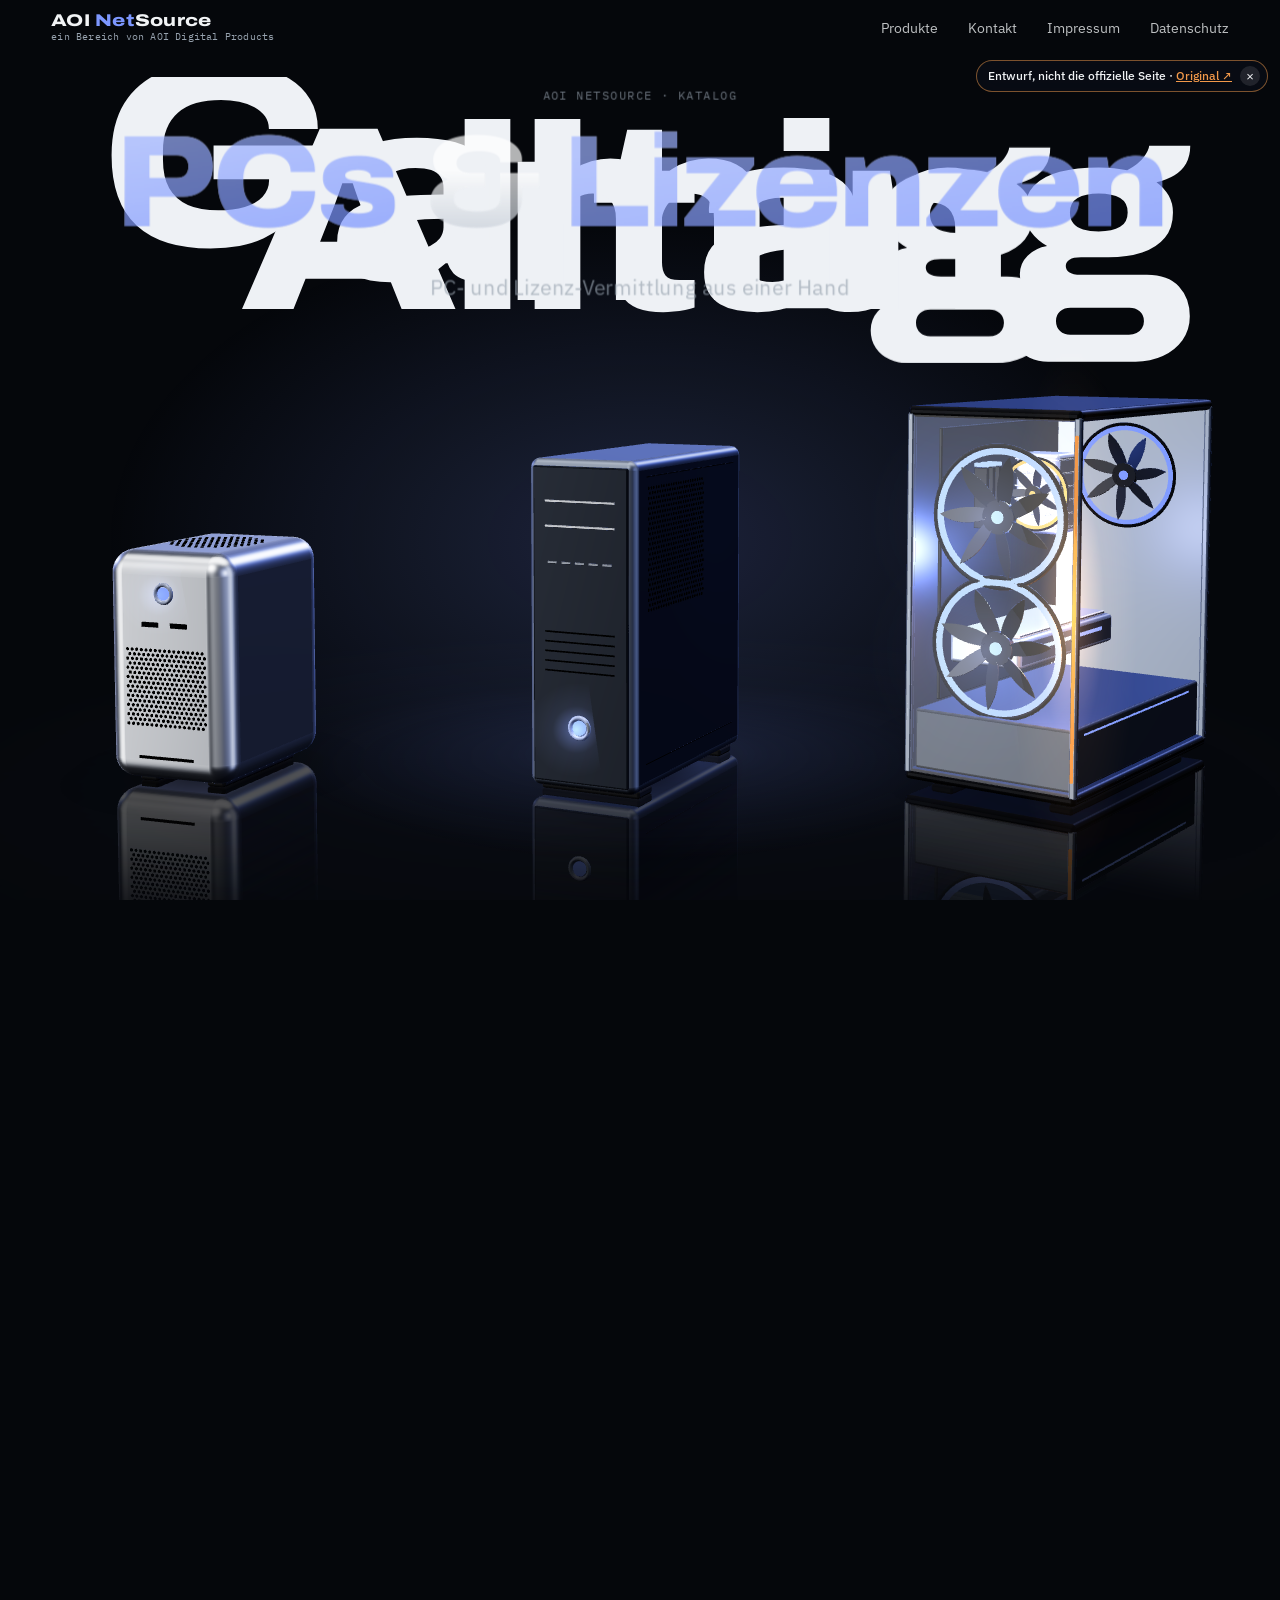
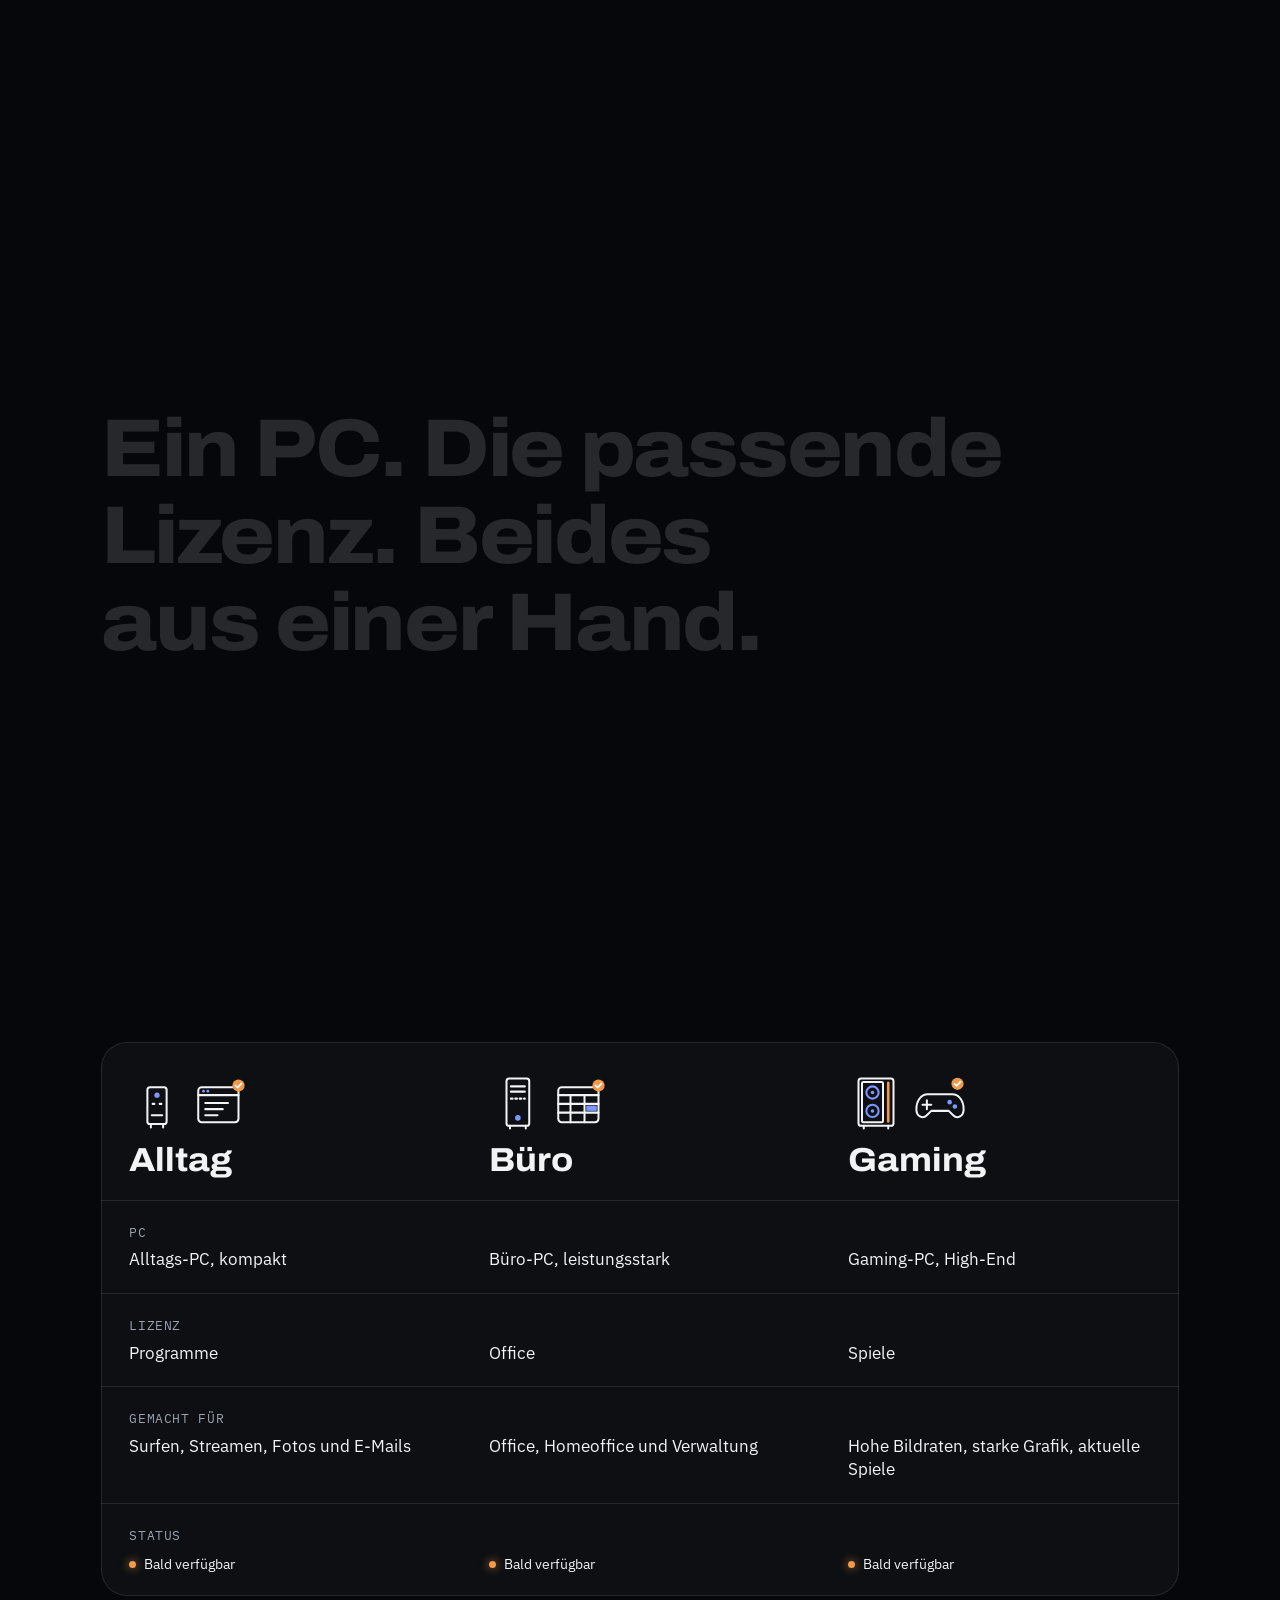
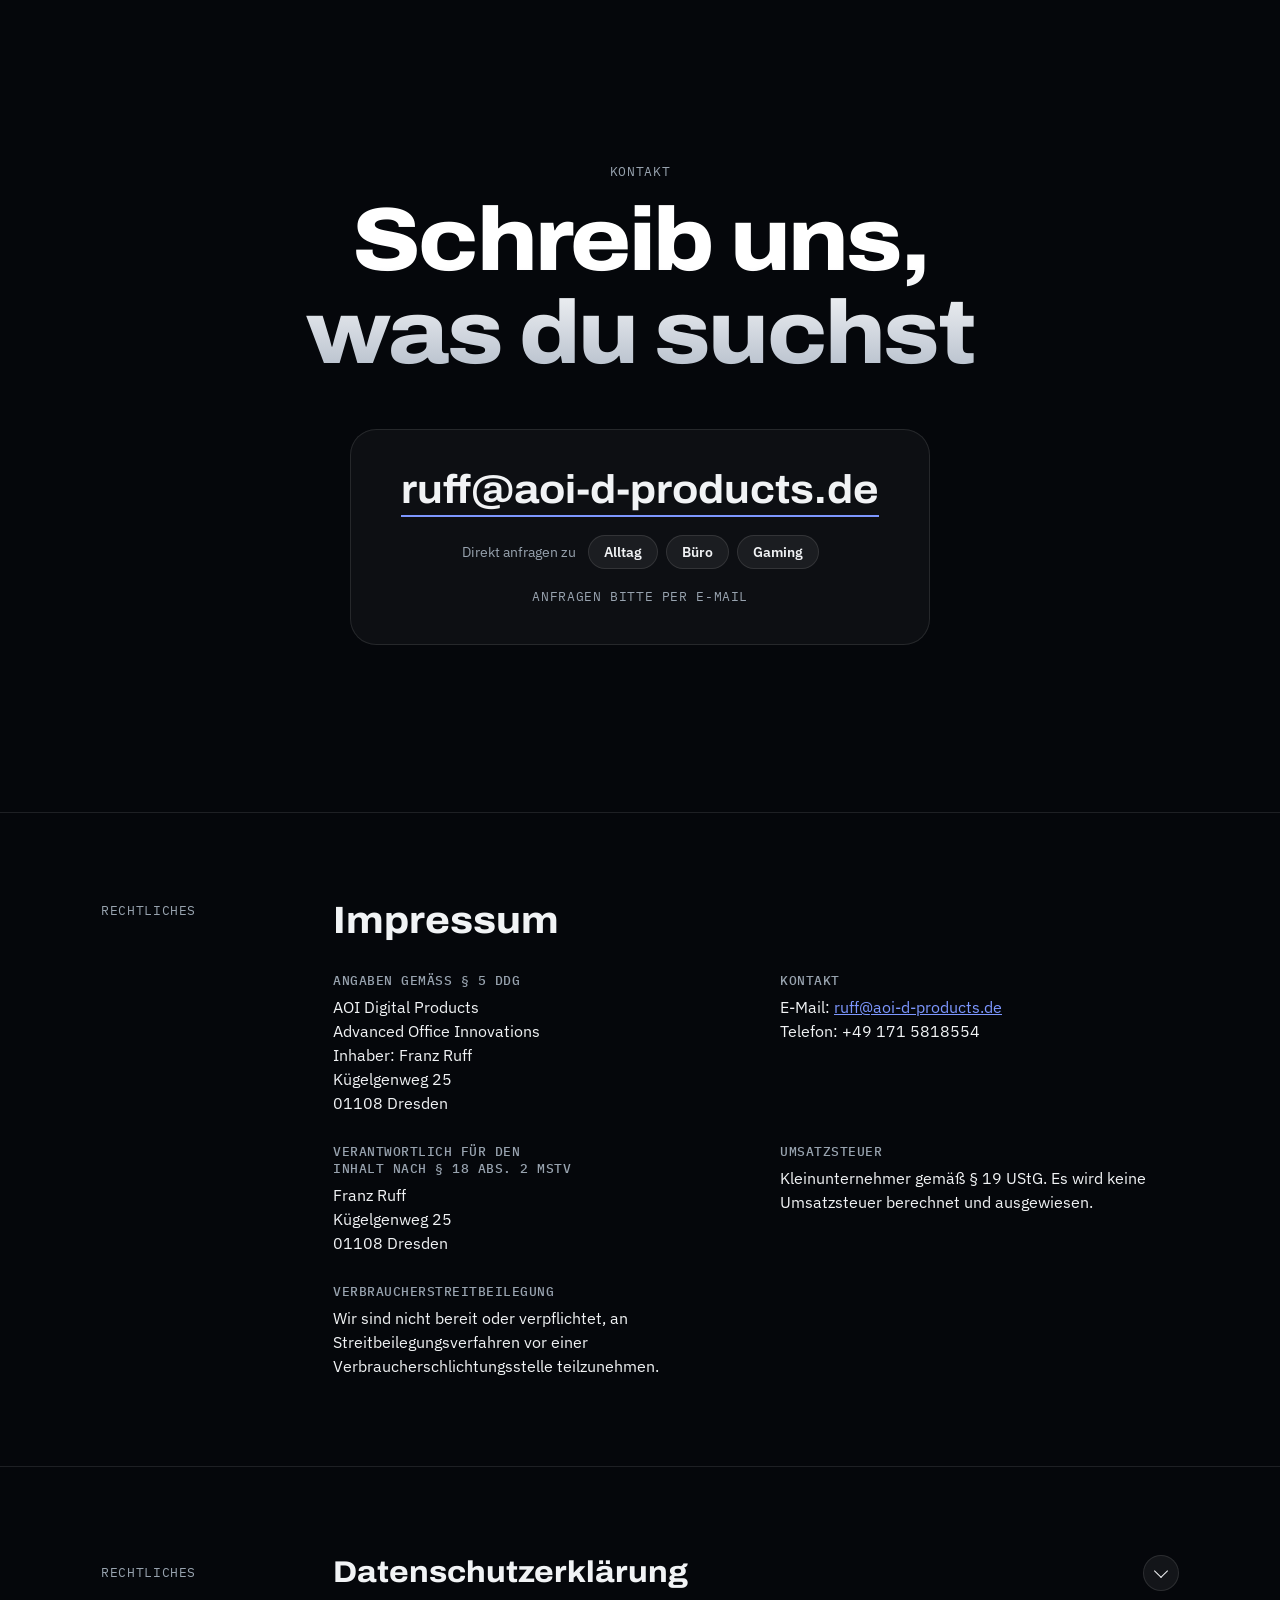
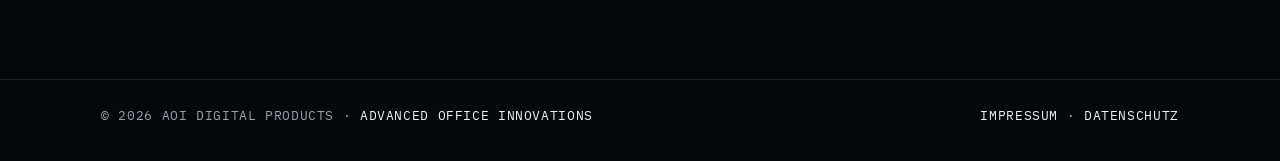
==== aoi-netsource/index.html @ 838b155a "Entwurf der AOI-Seiten im Apple-Stil mit 3D Co-Authored-By: Claude Opus 5.5 <noreply@anthropic.com>" ====
<!doctype html>
<html lang="de">
<head>
<meta charset="utf-8">
<meta name="viewport" content="width=device-width, initial-scale=1, viewport-fit=cover">
<title>PCs &amp; Lizenzen – AOI NetSource Katalog</title>
<meta name="description" content="AOI NetSource Katalog – PCs und Lizenzen für Alltag, Büro und Gaming. Ein Bereich von AOI Digital Products.">
<meta name="theme-color" content="#05070b">
<link rel="icon" href="data:image/svg+xml,%3Csvg xmlns='http://www.w3.org/2000/svg' viewBox='0 0 64 64'%3E%3Crect width='64' height='64' rx='14' fill='%2305070b'/%3E%3Crect x='21' y='12' width='22' height='40' rx='4' fill='none' stroke='%23f1f3f5' stroke-width='3'/%3E%3Ccircle cx='32' cy='22' r='3.4' fill='%237d97ff'/%3E%3C/svg%3E">
<link rel="preconnect" href="https://fonts.googleapis.com">
<link rel="preconnect" href="https://fonts.gstatic.com" crossorigin>
<link href="https://fonts.googleapis.com/css2?family=Archivo:wdth,wght@62..125,400..800&family=IBM+Plex+Mono:wght@400;500&family=IBM+Plex+Sans:wght@400;500;600&display=swap" rel="stylesheet">
<script>document.documentElement.classList.add('js')</script>
<link rel="stylesheet" href="assets/site.css">
<!-- three.js liegt bewusst im eigenen Ordner: So fließen keine Daten an einen weiteren Anbieter, und die Datenschutzerklärung bleibt richtig. -->
<script type="importmap">{"imports":{"three":"./assets/vendor/three.module.min.js"}}</script>
<meta name="robots" content="noindex">
</head>
<body>
<a class="skip" href="#kontakt">Zum Kontakt springen</a>

<header class="nav top">
  <a class="brand" href="#start" aria-label="AOI NetSource, zum Seitenanfang">
    <b>AOI <span>Net</span>Source</b>
    <small>ein Bereich von AOI Digital Products</small>
  </a>
  <nav aria-label="Hauptnavigation">
    <ul>
      <li><a href="#produkte">Produkte</a></li>
      <li><a href="#kontakt">Kontakt</a></li>
      <li><a href="#impressum">Impressum</a></li>
      <li><a href="#datenschutz">Datenschutz</a></li>
    </ul>
  </nav>
  <button class="burger" type="button" aria-label="Menü" aria-expanded="false"><i></i><i></i></button>
</header>

<main id="start">
  <section class="stage" id="produkte" aria-label="Auswahl: Alltag, Büro und Gaming">
    <div class="pin">
      <div class="glow" aria-hidden="true"></div>
      <div class="words" aria-hidden="true"></div>
      <canvas class="gl" aria-hidden="true"></canvas>

      <div class="hero-copy load">
        <p class="mono kicker">AOI NetSource · Katalog</p>
        <h1><em>PCs</em> &amp; <em>Lizenzen</em></h1>
        <p class="slogan">PC- und Lizenz-Vermittlung aus einer Hand</p>
      </div>
      <div class="hint" aria-hidden="true"><span>Scrollen</span><b></b></div>

      <article class="chap" id="alltag" aria-labelledby="h-alltag">
        <div class="chap-l">
          <p class="port">01 · Alltag</p>
          <h2 id="h-alltag">Alltag</h2>
          <p class="sub">Surfen, Streamen, Fotos und E-Mails – kompakt und leise.</p>
          <ul class="chips"><li>Surfen</li><li>Streamen</li><li>Fotos</li><li>E-Mails</li></ul>
          <div class="static-icons ics" aria-hidden="true">
            <svg viewBox="0 0 64 64"><rect x="21" y="14" width="22" height="42" rx="3"/><circle class="fill" cx="32" cy="23" r="3"/><path d="M27 33 H29 M35 33 H37 M26 46 H38"/><path d="M25 56 V60 M39 56 V60"/></svg>
            <svg viewBox="0 0 64 64"><rect x="6" y="14" width="46" height="40" rx="4"/><path d="M6 23 H52"/><circle class="fill" cx="12" cy="18.5" r="1.6"/><circle class="fill" cx="17" cy="18.5" r="1.6"/><path d="M14 32 H40 M14 39 H34 M14 46 H28"/><g class="badge"><circle cx="52" cy="12" r="7"/><path d="M48.5 12 L51 14.5 L55.5 9.5"/></g></svg>
          </div>
        </div>
        <div class="chap-r">
          <dl class="spec">
            <div><dt>Alltags-PC</dt><dd>Kompakt</dd></div>
            <div><dt>Lizenz</dt><dd>Programme</dd></div>
          </dl>
          <div class="act">
            <span class="soon"><i aria-hidden="true"></i>Bald verfügbar</span>
            <a class="btn" href="mailto:ruff@aoi-d-products.de?subject=Anfrage%20AOI%20NetSource%3A%20Alltag">Anfragen <svg viewBox="0 0 14 14" fill="none" stroke="currentColor" stroke-width="1.8" stroke-linecap="round" stroke-linejoin="round" aria-hidden="true"><path d="M2 7h10M8 3l4 4-4 4"/></svg></a>
          </div>
        </div>
      </article>

      <article class="chap" id="buero" aria-labelledby="h-buero">
        <div class="chap-l">
          <p class="port">02 · Büro</p>
          <h2 id="h-buero">Büro</h2>
          <p class="sub">Office, Homeoffice und Verwaltung – zuverlässig für jeden Arbeitstag.</p>
          <ul class="chips"><li>Office</li><li>Homeoffice</li><li>Verwaltung</li></ul>
          <div class="static-icons ics" aria-hidden="true">
            <svg viewBox="0 0 64 64"><rect x="20" y="4" width="26" height="54" rx="3"/><path d="M25 13 H41 M25 19 H41"/><path d="M25 27 H41" style="stroke-dasharray:2 3"/><circle class="fill" cx="33" cy="49" r="3.2"/><path d="M24 58 V61 M42 58 V61"/></svg>
            <svg viewBox="0 0 64 64"><rect x="6" y="14" width="46" height="40" rx="4"/><path d="M6 23 H52 M20 23 V54 M36 23 V54 M6 33 H52 M6 43 H52"/><rect class="fill" x="38" y="35" width="12" height="6"/><g class="badge"><circle cx="52" cy="12" r="7"/><path d="M48.5 12 L51 14.5 L55.5 9.5"/></g></svg>
          </div>
        </div>
        <div class="chap-r">
          <dl class="spec">
            <div><dt>Büro-PC</dt><dd>Leistungsstark</dd></div>
            <div><dt>Lizenz</dt><dd>Office</dd></div>
          </dl>
          <div class="act">
            <span class="soon"><i aria-hidden="true"></i>Bald verfügbar</span>
            <a class="btn" href="mailto:ruff@aoi-d-products.de?subject=Anfrage%20AOI%20NetSource%3A%20B%C3%BCro">Anfragen <svg viewBox="0 0 14 14" fill="none" stroke="currentColor" stroke-width="1.8" stroke-linecap="round" stroke-linejoin="round" aria-hidden="true"><path d="M2 7h10M8 3l4 4-4 4"/></svg></a>
          </div>
        </div>
      </article>

      <article class="chap" id="gaming" aria-labelledby="h-gaming">
        <div class="chap-l">
          <p class="port">03 · Gaming</p>
          <h2 id="h-gaming">Gaming</h2>
          <p class="sub">Hohe Bildraten, starke Grafik – gebaut für aktuelle Spiele.</p>
          <ul class="chips"><li>Hohe Bildraten</li><li>Starke Grafik</li><li>Aktuelle Spiele</li></ul>
          <div class="static-icons ics" aria-hidden="true">
            <svg viewBox="0 0 64 64"><rect x="12" y="4" width="40" height="54" rx="3"/><rect x="16" y="8" width="24" height="46" rx="1.5"/><circle class="accent" cx="28" cy="20" r="7"/><circle class="accent" cx="28" cy="41" r="7"/><circle class="fill" cx="28" cy="20" r="2"/><circle class="fill" cx="28" cy="41" r="2"/><path class="rgb" d="M46 9 V53"/><path d="M18 58 V61 M46 58 V61"/></svg>
            <svg viewBox="0 0 64 64"><path d="M18 22 H46 C54 22 59 30 59 39 C59 47 52 51 47 46 L42 41 H22 L17 46 C12 51 5 47 5 39 C5 30 10 22 18 22 Z"/><path d="M17 29 V39 M12 34 H22"/><circle class="fill" cx="43" cy="31" r="2.6"/><circle class="fill" cx="49" cy="36" r="2.6"/><g class="badge"><circle cx="52" cy="10" r="7"/><path d="M48.5 10 L51 12.5 L55.5 7.5"/></g></svg>
          </div>
        </div>
        <div class="chap-r">
          <dl class="spec">
            <div><dt>Gaming-PC</dt><dd>High-End</dd></div>
            <div><dt>Lizenz</dt><dd>Spiele</dd></div>
          </dl>
          <div class="act">
            <span class="soon"><i aria-hidden="true"></i>Bald verfügbar</span>
            <a class="btn" href="mailto:ruff@aoi-d-products.de?subject=Anfrage%20AOI%20NetSource%3A%20Gaming">Anfragen <svg viewBox="0 0 14 14" fill="none" stroke="currentColor" stroke-width="1.8" stroke-linecap="round" stroke-linejoin="round" aria-hidden="true"><path d="M2 7h10M8 3l4 4-4 4"/></svg></a>
          </div>
        </div>
      </article>

      <div class="over">
        <div class="over-head">
          <p class="mono">Die Auswahl</p>
          <h2>Welcher passt zu dir?</h2>
        </div>
        <div class="over-cols">
          <a class="over-col" href="#alltag"><b>Alltag</b><span>Alltags-PC + Lizenz Programme</span><span class="soon"><i aria-hidden="true"></i>Bald verfügbar</span></a>
          <a class="over-col" href="#buero"><b>Büro</b><span>Büro-PC + Lizenz Office</span><span class="soon"><i aria-hidden="true"></i>Bald verfügbar</span></a>
          <a class="over-col" href="#gaming"><b>Gaming</b><span>Gaming-PC + Lizenz Spiele</span><span class="soon"><i aria-hidden="true"></i>Bald verfügbar</span></a>
        </div>
      </div>

      <nav class="seg" aria-label="Bereich wählen">
        <span class="thumb" aria-hidden="true"></span>
        <a href="#alltag">Alltag</a>
        <a href="#buero">Büro</a>
        <a href="#gaming">Gaming</a>
      </nav>
    </div>
  </section>

  <section class="sec">
    <div class="wrap">
      <p class="lit">Ein <em>PC.</em> Die passende <em>Lizenz.</em> Beides aus einer Hand.</p>
    </div>
  </section>

  <section class="sec" style="padding-top:0" aria-labelledby="h-cmp">
    <div class="wrap">
      <p class="mono" data-rv>Im Vergleich</p>
      <h2 class="sec-h" id="h-cmp" data-rv style="margin-top:10px">Drei Bereiche. Immer PC und Lizenz.</h2>
      <div class="cmp" data-rv>
        <table>
          <thead>
            <tr>
              <th scope="col"><span class="ics"><svg viewBox="0 0 64 64" aria-hidden="true"><rect x="21" y="14" width="22" height="42" rx="3"/><circle class="fill" cx="32" cy="23" r="3"/><path d="M27 33 H29 M35 33 H37 M26 46 H38"/><path d="M25 56 V60 M39 56 V60"/></svg><svg viewBox="0 0 64 64" aria-hidden="true"><rect x="6" y="14" width="46" height="40" rx="4"/><path d="M6 23 H52"/><circle class="fill" cx="12" cy="18.5" r="1.6"/><circle class="fill" cx="17" cy="18.5" r="1.6"/><path d="M14 32 H40 M14 39 H34 M14 46 H28"/><g class="badge"><circle cx="52" cy="12" r="7"/><path d="M48.5 12 L51 14.5 L55.5 9.5"/></g></svg></span><b>Alltag</b></th>
              <th scope="col"><span class="ics"><svg viewBox="0 0 64 64" aria-hidden="true"><rect x="20" y="4" width="26" height="54" rx="3"/><path d="M25 13 H41 M25 19 H41"/><path d="M25 27 H41" style="stroke-dasharray:2 3"/><circle class="fill" cx="33" cy="49" r="3.2"/><path d="M24 58 V61 M42 58 V61"/></svg><svg viewBox="0 0 64 64" aria-hidden="true"><rect x="6" y="14" width="46" height="40" rx="4"/><path d="M6 23 H52 M20 23 V54 M36 23 V54 M6 33 H52 M6 43 H52"/><rect class="fill" x="38" y="35" width="12" height="6"/><g class="badge"><circle cx="52" cy="12" r="7"/><path d="M48.5 12 L51 14.5 L55.5 9.5"/></g></svg></span><b>Büro</b></th>
              <th scope="col"><span class="ics"><svg viewBox="0 0 64 64" aria-hidden="true"><rect x="12" y="4" width="40" height="54" rx="3"/><rect x="16" y="8" width="24" height="46" rx="1.5"/><circle class="accent" cx="28" cy="20" r="7"/><circle class="accent" cx="28" cy="41" r="7"/><circle class="fill" cx="28" cy="20" r="2"/><circle class="fill" cx="28" cy="41" r="2"/><path class="rgb" d="M46 9 V53"/><path d="M18 58 V61 M46 58 V61"/></svg><svg viewBox="0 0 64 64" aria-hidden="true"><path d="M18 22 H46 C54 22 59 30 59 39 C59 47 52 51 47 46 L42 41 H22 L17 46 C12 51 5 47 5 39 C5 30 10 22 18 22 Z"/><path d="M17 29 V39 M12 34 H22"/><circle class="fill" cx="43" cy="31" r="2.6"/><circle class="fill" cx="49" cy="36" r="2.6"/><g class="badge"><circle cx="52" cy="10" r="7"/><path d="M48.5 10 L51 12.5 L55.5 7.5"/></g></svg></span><b>Gaming</b></th>
            </tr>
          </thead>
          <tbody>
            <tr class="cap"><th class="mono" colspan="3" scope="colgroup">PC</th></tr>
            <tr><td>Alltags-PC, kompakt</td><td>Büro-PC, leistungsstark</td><td>Gaming-PC, High-End</td></tr>
            <tr class="cap"><th class="mono" colspan="3" scope="colgroup">Lizenz</th></tr>
            <tr><td>Programme</td><td>Office</td><td>Spiele</td></tr>
            <tr class="cap"><th class="mono" colspan="3" scope="colgroup">Gemacht für</th></tr>
            <tr><td>Surfen, Streamen, Fotos und E-Mails</td><td>Office, Homeoffice und Verwaltung</td><td>Hohe Bildraten, starke Grafik, aktuelle Spiele</td></tr>
            <tr class="cap"><th class="mono" colspan="3" scope="colgroup">Status</th></tr>
            <tr><td><span class="soon"><i aria-hidden="true"></i>Bald verfügbar</span></td><td><span class="soon"><i aria-hidden="true"></i>Bald verfügbar</span></td><td><span class="soon"><i aria-hidden="true"></i>Bald verfügbar</span></td></tr>
          </tbody>
        </table>
      </div>
    </div>
  </section>

  <section class="sec contact" id="kontakt" aria-labelledby="h-kontakt" style="padding-top:0">
    <div class="wrap">
      <p class="mono" data-rv>Kontakt</p>
      <h2 class="sec-h" id="h-kontakt" data-rv style="margin-top:12px">Schreib uns, was du suchst</h2>
      <div data-rv>
        <div class="mailcard">
          <a class="mail" href="mailto:ruff@aoi-d-products.de">ruff@aoi-d-products.de</a>
          <div class="pick">
            <span class="pick-l">Direkt anfragen zu</span>
            <a class="btn ghost" href="mailto:ruff@aoi-d-products.de?subject=Anfrage%20AOI%20NetSource%3A%20Alltag">Alltag</a>
            <a class="btn ghost" href="mailto:ruff@aoi-d-products.de?subject=Anfrage%20AOI%20NetSource%3A%20B%C3%BCro">Büro</a>
            <a class="btn ghost" href="mailto:ruff@aoi-d-products.de?subject=Anfrage%20AOI%20NetSource%3A%20Gaming">Gaming</a>
          </div>
          <p class="mono">Anfragen bitte per E-Mail</p>
        </div>
      </div>
    </div>
  </section>

  <div class="legalwrap">
    <section class="legal-sec" id="impressum" aria-labelledby="h-impressum">
      <div class="wrap">
        <div class="legal-h">
          <p class="mono">Rechtliches</p>
          <div><h2 id="h-impressum">Impressum</h2></div>
        </div>
        <div class="legal">
          <div>
            <h3>Angaben gemäß § 5 DDG</h3>
            <p>AOI Digital Products<br>Advanced Office Innovations<br>Inhaber: Franz Ruff<br>Kügelgenweg 25<br>01108 Dresden</p>
          </div>
          <div>
            <h3>Kontakt</h3>
            <p>E-Mail: <a href="mailto:ruff@aoi-d-products.de">ruff@aoi-d-products.de</a><br>Telefon: +49 171 5818554</p>
          </div>
          <div>
            <h3>Verantwortlich für den Inhalt nach § 18 Abs. 2 MStV</h3>
            <p>Franz Ruff<br>Kügelgenweg 25<br>01108 Dresden</p>
          </div>
          <div>
            <h3>Umsatzsteuer</h3>
            <p>Kleinunternehmer gemäß § 19 UStG. Es wird keine Umsatzsteuer berechnet und ausgewiesen.</p>
          </div>
          <div>
            <h3>Verbraucherstreitbeilegung</h3>
            <p>Wir sind nicht bereit oder verpflichtet, an Streitbeilegungsverfahren vor einer Verbraucherschlichtungsstelle teilzunehmen.</p>
          </div>
        </div>
      </div>
    </section>

    <section class="legal-sec" id="datenschutz" aria-labelledby="h-datenschutz">
      <div class="wrap">
        <details class="ds" id="ds-details">
          <summary>
            <span class="mono">Rechtliches</span>
            <h2 id="h-datenschutz">Datenschutzerklärung</h2>
            <span class="ds-toggle" aria-hidden="true"></span>
          </summary>
          <div class="ds-body">
            <h3>1. Verantwortlicher</h3>
            <p>Verantwortlich für die Datenverarbeitung auf dieser Website ist:<br>AOI Digital Products, Inhaber Franz Ruff, Kügelgenweg 25, 01108 Dresden<br>E-Mail: <a href="mailto:ruff@aoi-d-products.de">ruff@aoi-d-products.de</a> · Telefon: +49 171 5818554</p>
            <h3>2. Hosting und Server-Logfiles</h3>
            <p>Diese Website wird bei Netlify gehostet, einem Dienst der Netlify, Inc., 101 2nd Street, San Francisco, CA 94105, USA. Beim Aufruf der Seiten werden technisch notwendige Daten automatisch in Server-Logfiles erfasst: IP-Adresse, Datum und Uhrzeit des Zugriffs, aufgerufene Seite, Browsertyp und Betriebssystem sowie die zuvor besuchte Seite (Referrer). Diese Daten dienen ausschließlich dem sicheren und stabilen Betrieb der Website und werden nicht mit anderen Daten zusammengeführt. Rechtsgrundlage ist Art. 6 Abs. 1 lit. f DSGVO (berechtigtes Interesse am fehlerfreien Betrieb).</p>
            <p>Dabei können Daten in die USA übermittelt werden. Netlify ist nach dem EU-U.S. Data Privacy Framework zertifiziert; die Übermittlung stützt sich auf den Angemessenheitsbeschluss der EU-Kommission (Art. 45 DSGVO). Weitere Informationen: <a href="https://www.netlify.com/privacy/">netlify.com/privacy</a></p>
            <h3>3. Kontakt per E-Mail oder Telefon</h3>
            <p>Wenn Sie uns per E-Mail oder Telefon kontaktieren, verarbeiten wir Ihre Angaben (z. B. Name, E-Mail-Adresse, Telefonnummer, Inhalt der Anfrage), um Ihre Anfrage zu bearbeiten. Rechtsgrundlage ist Art. 6 Abs. 1 lit. b DSGVO, sofern Ihre Anfrage mit einem Vertrag oder dessen Anbahnung zusammenhängt, ansonsten Art. 6 Abs. 1 lit. f DSGVO. Die Daten werden gelöscht, sobald sie für die Bearbeitung nicht mehr erforderlich sind und keine gesetzlichen Aufbewahrungspflichten entgegenstehen.</p>
            <h3>4. Weitergabe bei Vermittlung</h3>
            <p>Kommt es auf Ihren Wunsch zur Vermittlung an einen Anbieter, geben wir die dafür erforderlichen Angaben an diesen Anbieter weiter. Rechtsgrundlage ist Art. 6 Abs. 1 lit. b DSGVO. Eine Weitergabe erfolgt nur mit Ihrem Wissen.</p>
            <h3>5. Schriftarten (Google Fonts)</h3>
            <p>Diese Website nutzt Schriftarten des Dienstes Google Fonts der Google Ireland Limited, Gordon House, Barrow Street, Dublin 4, Irland. Beim Aufruf der Seite lädt Ihr Browser die Schriftarten von Servern von Google; dabei wird Ihre IP-Adresse an Google übermittelt. Rechtsgrundlage ist Art. 6 Abs. 1 lit. f DSGVO (einheitliche Darstellung). Weitere Informationen: <a href="https://policies.google.com/privacy">policies.google.com/privacy</a></p>
            <h3>6. Cookies und Tracking</h3>
            <p>Diese Website setzt keine Cookies und verwendet keine Analyse- oder Tracking-Dienste.</p>
            <h3>7. Ihre Rechte</h3>
            <p>Sie haben das Recht auf Auskunft (Art. 15 DSGVO), Berichtigung (Art. 16), Löschung (Art. 17), Einschränkung der Verarbeitung (Art. 18), Datenübertragbarkeit (Art. 20) sowie das Recht, einer Verarbeitung auf Grundlage von Art. 6 Abs. 1 lit. f DSGVO zu widersprechen (Art. 21). Eine formlose Nachricht an die oben genannte E-Mail-Adresse genügt.</p>
            <p>Außerdem können Sie sich bei einer Datenschutz-Aufsichtsbehörde beschweren, zum Beispiel bei der Sächsischen Datenschutz- und Transparenzbeauftragten, Devrientstraße 5, 01067 Dresden.</p>
            <h3>8. Stand</h3>
            <p>Oktober 2026</p>
          </div>
        </details>
      </div>
    </section>
  </div>
</main>

<footer>
  <div class="wrap">
    <p class="mono">© 2026 AOI Digital Products · <a href="../aoi-digital-products/">Advanced Office Innovations</a></p>
    <p class="mono"><a href="#impressum">Impressum</a> · <a href="#datenschutz">Datenschutz</a></p>
  </div>
</footer>

<script type="module">
import './assets/site.js';
// Falls 3D nicht lädt (kein Netz, kein WebGL), bleibt die Seite als normale Liste benutzbar
import('./assets/netsource.js').catch(() => document.documentElement.classList.add('static'));
</script>
<!-- Entwurfs-Hinweis, nur in der Vorschau -->
<div id="entwurf" style="position:fixed;top:60px;right:12px;z-index:60;display:flex;align-items:center;gap:8px;padding:6px 8px 6px 12px;border-radius:999px;background:rgba(10,14,22,.78);-webkit-backdrop-filter:blur(14px);backdrop-filter:blur(14px);box-shadow:inset 0 0 0 1px rgba(242,153,74,.5);font:500 12px/1.2 'IBM Plex Sans',system-ui,sans-serif;color:#f1f3f5">
  <span>Entwurf, nicht die offizielle Seite · <a href="https://aoi-netsource.com/" style="color:#f2994a">Original ↗</a></span>
  <button type="button" aria-label="Hinweis schließen" onclick="this.parentNode.remove()" style="width:20px;height:20px;border:0;border-radius:50%;background:rgba(255,255,255,.1);color:inherit;font-size:13px;line-height:1;cursor:pointer">×</button>
</div>
</body>
</html>
---- aoi-netsource/assets/site.css ----
/* AOI: gemeinsamer Stil. Durchgehend dunkel, Flächen nur als feines Glas. */
:root{
  --bg:#05070b; --ink:#f1f3f5; --muted:#98a3af; --faint:#5f6975;
  --line:rgba(255,255,255,.1); --glass:rgba(255,255,255,.035); --glass-2:rgba(255,255,255,.06);
  --accent:#7d97ff; --signal:#f2994a;
  --display:"Archivo","Arial Narrow",system-ui,sans-serif;
  --body:"IBM Plex Sans",system-ui,-apple-system,"Segoe UI",sans-serif;
  --mono:"IBM Plex Mono",ui-monospace,"SFMono-Regular",Menlo,monospace;
  --nav:56px; --gut:clamp(20px,4vw,64px);
  --spring:cubic-bezier(.16,1,.3,1);
  color-scheme:dark;
}
*{box-sizing:border-box;-webkit-tap-highlight-color:transparent}
html{background:var(--bg);-webkit-text-size-adjust:100%}
body{margin:0;background:var(--bg);color:var(--ink);font-family:var(--body);font-size:17px;line-height:1.55;-webkit-font-smoothing:antialiased;overflow-x:clip}
h1,h2,h3{font-family:var(--display);margin:0;line-height:1.04;text-wrap:balance}
p{margin:0}
a{color:inherit}
:focus:not(:focus-visible){outline:none}
a:focus-visible,button:focus-visible,summary:focus-visible{outline:2px solid var(--signal);outline-offset:3px;border-radius:6px}
.mono{font-family:var(--mono);font-size:12.5px;letter-spacing:.05em;text-transform:uppercase;color:var(--muted)}
.wrap{max-width:1180px;margin:0 auto;padding:0 var(--gut)}
.skip{position:fixed;left:12px;top:-60px;z-index:100;background:var(--ink);color:var(--bg);padding:8px 14px;border-radius:8px;text-decoration:none;transition:top .2s}
.skip:focus{top:10px}
.sr{position:absolute;width:1px;height:1px;overflow:hidden;clip-path:inset(50%);white-space:nowrap}

/* Navigation */
.nav{position:fixed;inset:0 0 auto;z-index:50;height:var(--nav);display:flex;align-items:center;justify-content:space-between;gap:16px;padding:0 var(--gut);
  background:rgba(5,7,11,.62);-webkit-backdrop-filter:saturate(170%) blur(22px);backdrop-filter:saturate(170%) blur(22px);border-bottom:1px solid rgba(255,255,255,.07);
  transition:background .4s,border-color .4s,height .4s var(--spring)}
.nav.top{background:transparent;border-color:transparent;-webkit-backdrop-filter:none;backdrop-filter:none}
.brand{display:flex;flex-direction:column;line-height:1.08;text-decoration:none;color:var(--ink)}
.brand b{font-family:var(--display);font-stretch:125%;font-weight:800;font-size:17px;letter-spacing:.015em;white-space:nowrap}
.brand b span{color:var(--accent)}
.brand small{font-family:var(--mono);font-size:10px;color:var(--muted);letter-spacing:.02em;margin-top:2px;max-height:14px;overflow:hidden;transition:opacity .35s,max-height .4s var(--spring)}
.brand small b{font-family:inherit;font-size:inherit;font-stretch:normal;font-weight:600;color:var(--accent);letter-spacing:inherit}
.nav:not(.top){height:48px}
.nav:not(.top) .brand small{opacity:0;max-height:0;margin:0}
.nav ul{display:flex;gap:clamp(16px,2.4vw,30px);list-style:none;margin:0;padding:0}
.nav ul a{text-decoration:none;font-size:13.5px;color:rgba(241,243,245,.78);transition:color .2s}
.nav ul a:hover{color:#fff}
.burger{display:none;width:40px;height:40px;background:none;border:0;padding:0;position:relative;color:var(--ink);cursor:pointer}
.burger i{position:absolute;left:10px;right:10px;height:1.5px;background:currentColor;transition:transform .4s var(--spring),top .4s var(--spring)}
.burger i:nth-child(1){top:16px}.burger i:nth-child(2){top:23px}
.menu-open .burger i:nth-child(1){top:20px;transform:rotate(45deg)}
.menu-open .burger i:nth-child(2){top:20px;transform:rotate(-45deg)}
@media (max-width:720px){
  .burger{display:block;margin-right:-8px}
  .nav ul{position:fixed;inset:0;height:100dvh;z-index:-1;flex-direction:column;gap:6px;padding:calc(var(--nav) + 26px) var(--gut);background:rgba(5,7,11,.92);-webkit-backdrop-filter:blur(26px);backdrop-filter:blur(26px);opacity:0;pointer-events:none;transition:opacity .3s}
  .nav ul a{display:block;font:700 34px/1.25 var(--display);font-stretch:108%;color:var(--ink);transform:translateY(10px);transition:transform .6s var(--spring)}
  .menu-open .nav ul{opacity:1;pointer-events:auto}
  .menu-open .nav ul a{transform:none}
  .menu-open .nav{background:transparent;-webkit-backdrop-filter:none;backdrop-filter:none;border-color:transparent}
}

/* Knöpfe */
.btn{display:inline-flex;align-items:center;gap:8px;background:var(--accent);color:#070a12;text-decoration:none;font-weight:600;font-size:15px;line-height:1;padding:12px 20px;border-radius:999px;border:0;cursor:pointer;transition:transform .5s var(--spring),background .25s;white-space:nowrap}
.btn:hover{background:#94a9ff;transform:scale(1.035)}
.btn:active{transform:scale(.97)}
.btn svg{width:14px;height:14px;transition:transform .5s var(--spring)}
.btn:hover svg{transform:translateX(3px)}
.btn.ghost{background:var(--glass-2);color:var(--ink);box-shadow:inset 0 0 0 1px var(--line)}
.btn.ghost:hover{background:rgba(255,255,255,.11)}
.soon{display:inline-flex;align-items:center;gap:8px;font-size:13.5px;color:var(--ink);white-space:nowrap}
.soon i{width:7px;height:7px;border-radius:50%;background:var(--signal);box-shadow:0 0 10px rgba(242,153,74,.8);animation:pulse 1.9s ease-in-out infinite}
@keyframes pulse{50%{opacity:.3;box-shadow:none}}

/* ---------- Bühne ohne Pin: Rückfall ohne JS, ohne WebGL oder bei reduzierter Bewegung ---------- */
.stage{position:relative}
.pin{position:relative}
.gl,.glow,.words,.seg,.hint,.over{display:none}
.hero-copy{padding:calc(var(--nav) + 60px) var(--gut) 32px;text-align:center}
.chap{max-width:1180px;margin:0 auto 18px;padding:28px var(--gut)}
.static-icons{display:flex;gap:18px;margin:18px 0 0}
.static-icons svg{width:88px;height:88px;fill:none;stroke:var(--ink);stroke-width:2.2;stroke-linecap:round;stroke-linejoin:round;overflow:visible}
.static-icons .fill{fill:var(--accent);stroke:none}
.static-icons .accent{stroke:var(--accent)}
.static-icons .rgb{stroke:var(--signal);stroke-width:3}
.static-icons .badge circle{fill:var(--signal);stroke:none}
.static-icons .badge path{stroke:#fff;stroke-width:2}
.chap h2{font-size:clamp(34px,5vw,56px);font-weight:800;font-stretch:112%;letter-spacing:-.02em;margin:4px 0 10px}

/* ---------- Bühne mit Pin ---------- */
html.js:not(.static) .stage{height:var(--stage-h,560svh)}
html.js:not(.static) .pin{position:sticky;top:0;height:100svh;overflow:hidden;isolation:isolate;touch-action:pan-y}
html.js:not(.static) .gl{display:block;position:absolute;inset:0;width:100%;height:100%;z-index:2;opacity:0;transition:opacity 1.3s ease}
html.js:not(.static) .gl.on{opacity:1}
html.js:not(.static) .glow{display:block;position:absolute;inset:0;z-index:0;background:radial-gradient(58% 50% at 50% var(--gy,60%),rgb(var(--g,125 151 255)/.2),transparent 72%);pointer-events:none}
html.js:not(.static) .static-icons{display:none}
html.js:not(.static) .hint,html.js:not(.static) .seg,html.js:not(.static) .over{display:flex}
html.js:not(.static) .words{display:block;position:absolute;inset:0;z-index:1;pointer-events:none}

/* Riesiges Wort hinter dem Modell */
.word{position:absolute;left:0;right:0;top:clamp(58px,8.6svh,96px);display:flex;justify-content:center;font-family:var(--display);font-weight:800;font-stretch:112%;font-size:min(20.5vw,41svh);line-height:1;letter-spacing:-.035em;color:#eef1f5;overflow:hidden;padding:.05em 0 .04em;
  -webkit-mask-image:linear-gradient(180deg,#000 38%,rgba(0,0,0,.2) 92%);mask-image:linear-gradient(180deg,#000 38%,rgba(0,0,0,.2) 92%);visibility:hidden}
.word i{display:inline-block;font-style:normal;will-change:transform}

/* Start */
html.js:not(.static) .hero-copy{position:absolute;left:0;right:0;top:clamp(84px,13svh,150px);z-index:3;padding:0 var(--gut);pointer-events:none}
.hero-copy h1{font-size:clamp(52px,10.4vw,168px);font-weight:800;font-stretch:112%;letter-spacing:-.035em;line-height:.98;background:linear-gradient(180deg,#fff 38%,#aeb8c6);-webkit-background-clip:text;background-clip:text;color:transparent;padding-bottom:.08em}
.hero-copy h1 em{font-style:normal;background:linear-gradient(170deg,#9db1ff 20%,#6f8bff);-webkit-background-clip:text;background-clip:text;color:transparent}
.hero-copy .slogan{margin-top:clamp(10px,1.6svh,20px);font-size:clamp(16px,1.7vw,22px);color:var(--muted)}
.hero-copy .kicker{margin-bottom:clamp(8px,1.6svh,16px)}
.load>*{opacity:0;transform:translateY(22px);animation:rise 1.2s var(--spring) forwards}
.load>*:nth-child(2){animation-delay:.08s}.load>*:nth-child(3){animation-delay:.2s}
@keyframes rise{to{opacity:1;transform:none}}
.hint{position:absolute;left:50%;bottom:clamp(18px,3.4svh,34px);z-index:3;transform:translateX(-50%);flex-direction:column;align-items:center;gap:8px;font-size:12px;color:var(--muted);letter-spacing:.02em;pointer-events:none}
.hint b{display:block;width:1px;height:30px;background:rgba(255,255,255,.14);position:relative;overflow:hidden}
.hint b::after{content:"";position:absolute;inset:0;background:var(--ink);transform:translateY(-100%);animation:drip 2s var(--spring) infinite}
@keyframes drip{55%,100%{transform:translateY(100%)}}

/* Kapitel */
html.js:not(.static) .chap{position:absolute;inset:0;z-index:3;margin:0;max-width:none;padding:0 var(--gut) clamp(78px,11.5svh,112px);display:grid;grid-template-columns:1fr 1fr;align-items:end;gap:24px;pointer-events:none;visibility:hidden}
html.js:not(.static) .chap h2{position:absolute;width:1px;height:1px;overflow:hidden;clip-path:inset(50%);margin:0}
.chap-r{margin-top:16px;display:flex;flex-direction:column;gap:14px}
html.js:not(.static) .chap-l,html.js:not(.static) .chap-r{will-change:transform,opacity}
html.js:not(.static) .chap-l{max-width:min(30em,31vw);justify-self:start}
.port{font-family:var(--mono);font-size:12.5px;letter-spacing:.05em;color:var(--accent);text-transform:uppercase}
.sub{font-size:clamp(17px,1.55vw,22px);line-height:1.32;margin-top:8px;color:var(--ink);text-wrap:pretty}
.chips{display:flex;flex-wrap:wrap;gap:6px;list-style:none;margin:14px 0 0;padding:0}
.chips li{font-size:12.5px;line-height:1;padding:7px 11px;border-radius:999px;background:var(--glass-2);box-shadow:inset 0 0 0 1px var(--line);color:rgba(241,243,245,.86)}
html.js:not(.static) .chap-r{margin:0;justify-self:end;align-items:flex-end;text-align:right}
.spec{display:flex;gap:clamp(18px,2.4vw,36px);margin:0}
.spec div{display:flex;flex-direction:column;gap:1px}
.spec dt{font-family:var(--mono);font-size:11.5px;letter-spacing:.04em;text-transform:uppercase;color:var(--muted)}
.spec dd{margin:0;font-weight:600;font-size:15.5px}
.act{display:flex;align-items:center;gap:16px;pointer-events:auto}
.act a{pointer-events:auto}

/* Umschalter */
.seg{position:absolute;left:50%;bottom:clamp(16px,2.8svh,28px);z-index:4;transform:translateX(-50%);padding:4px;border-radius:999px;background:rgba(255,255,255,.07);-webkit-backdrop-filter:blur(18px) saturate(160%);backdrop-filter:blur(18px) saturate(160%);box-shadow:inset 0 0 0 1px rgba(255,255,255,.09);gap:0;visibility:hidden}
.seg a{position:relative;z-index:1;display:block;padding:8px 18px;font-size:13.5px;font-weight:500;line-height:1.1;text-decoration:none;color:#fff;mix-blend-mode:difference;border-radius:999px;white-space:nowrap}
.seg .thumb{position:absolute;left:0;top:4px;bottom:4px;width:60px;border-radius:999px;background:#eef1f5;will-change:transform,width}

/* Überblick am Ende */
.over{position:absolute;inset:0;z-index:3;flex-direction:column;justify-content:space-between;padding:calc(var(--nav) + clamp(10px,3svh,36px)) 0 clamp(20px,4svh,44px);visibility:hidden;pointer-events:none}
.over-head{text-align:center;padding:0 var(--gut)}
.over-head h2{font-size:clamp(34px,5.6vw,84px);font-weight:800;font-stretch:112%;letter-spacing:-.03em;margin-top:8px;background:linear-gradient(180deg,#fff 38%,#aeb8c6);-webkit-background-clip:text;background-clip:text;color:transparent;padding-bottom:.06em}
.over-cols{display:grid;grid-template-columns:repeat(3,1fr);padding:0}
.over-col{display:flex;flex-direction:column;align-items:center;text-align:center;gap:3px;padding:12px 8px;text-decoration:none;pointer-events:auto;cursor:pointer;border-radius:18px;transition:background .3s}
.over-col b{font:750 clamp(19px,2.4vw,32px)/1.05 var(--display);font-stretch:108%}
.over-col span{font-size:clamp(11.5px,1.05vw,14px);color:var(--muted);line-height:1.3}
.over-col .soon{margin-top:6px;font-size:clamp(11.5px,1vw,13px);color:var(--ink)}
@media (hover:hover){.over-col:hover b{color:var(--accent)}}

@media (max-width:720px){
  html.js:not(.static) .chap{grid-template-columns:1fr;padding-bottom:68px;gap:12px;align-items:end;align-content:end}
  html.js:not(.static) .chap-l{max-width:none}
  html.js:not(.static) .chap-r{justify-self:stretch;text-align:left;flex-direction:row;justify-content:space-between;align-items:flex-end}
  html.js:not(.static) .spec{display:none}
  .act{width:100%;justify-content:space-between}
  .chips{margin-top:10px}
  .chips li{font-size:12px;padding:6px 9px}
  .sub{font-size:16.5px}
  .word{font-size:min(23vw,30svh);top:calc(var(--nav) + 2px)}
  .seg a{padding:7px 15px}
  .over-col span:not(.soon){display:none}
  .hero-copy h1{font-size:clamp(50px,16.4vw,110px)}
}

/* ---------- Digital Products: Geschichte in Halten ---------- */
.beat{padding:28px var(--gut);max-width:1180px;margin:0 auto}
.beat-q{padding-top:calc(var(--nav) + 56px)}
.beat-h{font-size:clamp(32px,5.2vw,78px);font-weight:800;font-stretch:112%;letter-spacing:-.03em;color:var(--ink);padding-bottom:.06em;margin-top:8px}
.beat-h em,.q em{font-style:normal;color:var(--accent)}
.q{font-size:clamp(36px,4.8vw,78px);font-weight:800;font-stretch:112%;letter-spacing:-.03em;line-height:1.03;margin:14px 0 0}
.slogan{color:var(--muted);font-size:clamp(16px,1.5vw,20px);margin-top:18px}
.cta{display:flex;flex-wrap:wrap;gap:10px;margin-top:24px}
.area-labels,.tag{display:none}
.schema{display:block}
html.js:not(.static) .schema{display:none}
html.js:not(.static) .beat{position:absolute;z-index:3;margin:0;max-width:none;padding:0;visibility:hidden;pointer-events:none}
html.js:not(.static) .beat a{pointer-events:auto}
html.js:not(.static) .beat-q{left:var(--gut);top:50%;width:min(47vw,800px);margin-top:calc(var(--nav)/2);translate:0 -50%}
html.js:not(.static) .beat-c{left:0;right:0;top:calc(var(--nav) + clamp(14px,4.4svh,52px));padding:0 var(--gut);text-align:center}
html.js:not(.static) .beat-c .beat-h{margin-inline:auto;max-width:19em}
html.js:not(.static) .beat-area{display:flex;flex-direction:column;align-items:center;gap:0}
html.js:not(.static) .beat-area .btn{margin-top:clamp(8px,1.8svh,18px)}
.beat-h.big{font-size:clamp(38px,6.2vw,92px);font-stretch:118%}
.qw{display:inline-block;opacity:0;transform:translateY(.42em);animation:rise 1s var(--spring) forwards;animation-delay:calc(var(--n)*52ms + .15s)}
.qw.a{color:var(--accent)}
.load-late{opacity:0;animation:rise 1s var(--spring) .75s forwards}
html.static .load-late,html:not(.js) .load-late{opacity:1;animation:none}
html.js:not(.static) .tag{display:block;position:absolute;left:0;top:0;z-index:3;font-family:var(--mono);font-size:12px;letter-spacing:.05em;text-transform:uppercase;line-height:1;padding:6px 10px;border-radius:999px;background:rgba(10,14,22,.66);-webkit-backdrop-filter:blur(10px);backdrop-filter:blur(10px);box-shadow:inset 0 0 0 1px rgba(125,151,255,.45);color:var(--ink);visibility:hidden;pointer-events:none;white-space:nowrap}
html.js:not(.static) .tag.o{box-shadow:inset 0 0 0 1px rgba(242,153,74,.55)}
html.js:not(.static) .area-labels{display:grid;position:absolute;left:0;right:0;bottom:clamp(18px,4svh,44px);z-index:3;grid-template-columns:repeat(3,1fr);text-align:center;visibility:hidden;pointer-events:none}
.area-labels b{display:block;font:750 clamp(19px,2.4vw,32px)/1.05 var(--display);font-stretch:108%}
.area-labels span{display:block;font-size:clamp(11.5px,1.05vw,14px);color:var(--muted);margin-top:4px}
@media (max-width:720px){
  html.js:not(.static) .beat-q{left:var(--gut);right:var(--gut);width:auto;top:calc(var(--nav) + 18px);margin:0;translate:none}
  .q{font-size:clamp(31px,8.8vw,52px)}
  .cta .btn{padding:11px 16px;font-size:14px}
  .beat-h{font-size:clamp(28px,8.2vw,46px)}
  .beat-h.big{font-size:clamp(34px,10vw,54px)}
}

/* ---------- Abschnitte ---------- */
.sec{padding:clamp(80px,13vw,170px) 0;position:relative}
.lit{font:800 clamp(34px,6.4vw,92px)/1.06 var(--display);font-stretch:110%;letter-spacing:-.028em;max-width:15em;text-wrap:balance}
.lit span{color:rgba(241,243,245,.14);transition:color .25s linear}
.lit span.on{color:var(--ink)}
.lit span.on.a{color:var(--accent)}
.sec-h{font-size:clamp(32px,4.8vw,64px);font-weight:800;font-stretch:110%;letter-spacing:-.025em}
.sec-sub{margin-top:14px;color:var(--muted);font-size:clamp(17px,1.5vw,20px);max-width:36em}

[data-rv]{opacity:0;transform:translateY(34px);transition:opacity .9s var(--spring),transform 1.1s var(--spring);transition-delay:calc(var(--d,0)*70ms)}
[data-rv].in{opacity:1;transform:none}
html:not(.js) [data-rv],html.static [data-rv]{opacity:1;transform:none}

/* Vergleich */
.cmp{margin-top:clamp(28px,4vw,52px);border-radius:26px;background:var(--glass);box-shadow:inset 0 0 0 1px var(--line);overflow:hidden}
.cmp table{width:100%;border-collapse:collapse;table-layout:fixed}
.cmp th,.cmp td{padding:clamp(14px,1.8vw,22px) clamp(12px,2.2vw,30px);text-align:left;vertical-align:top;font-weight:400}
.cmp thead th{padding-top:clamp(22px,2.6vw,36px);padding-bottom:clamp(12px,1.8vw,22px)}
.cmp thead b{display:block;font:750 clamp(20px,2.6vw,34px)/1.05 var(--display);font-stretch:108%;margin-top:12px}
.cmp .cap th{padding-bottom:0;padding-top:clamp(14px,1.8vw,22px);border-top:1px solid var(--line)}
.cmp .cap + tr td{padding-top:6px;font-size:clamp(14px,1.35vw,17px);line-height:1.35}
.cmp .ics{display:flex;gap:8px}
.cmp .ics svg{width:clamp(34px,4.4vw,56px);height:clamp(34px,4.4vw,56px);fill:none;stroke:var(--ink);stroke-width:2.3;stroke-linecap:round;stroke-linejoin:round;overflow:visible}
.ics .fill{fill:var(--accent);stroke:none}.ics .accent{stroke:var(--accent)}.ics .rgb{stroke:var(--signal);stroke-width:3}
.ics .badge circle{fill:var(--signal);stroke:none}.ics .badge path{stroke:#fff;stroke-width:2}
@media (max-width:560px){.cmp .ics svg:nth-child(2){display:none}.cmp .soon{white-space:normal;align-items:flex-start;font-size:12.5px}.cmp .soon i{flex:none;margin-top:6px}}

/* Kontakt */
.contact{text-align:center}
.contact .sec-h{font-size:clamp(38px,7vw,104px);letter-spacing:-.03em;background:linear-gradient(180deg,#fff 38%,#aeb8c6);-webkit-background-clip:text;background-clip:text;color:transparent;padding-bottom:.06em}
.mailcard{display:inline-flex;flex-direction:column;align-items:center;gap:18px;margin-top:clamp(24px,3.4vw,44px);padding:clamp(22px,3vw,40px) clamp(20px,4vw,56px);border-radius:26px;background:var(--glass);box-shadow:inset 0 0 0 1px var(--line);max-width:100%;transform:perspective(1100px) rotateX(var(--rx,0deg)) rotateY(var(--ry,0deg));transition:transform .5s var(--spring)}
.mail{font:700 clamp(21px,3.3vw,40px)/1.15 var(--display);font-stretch:108%;text-decoration:none;background:linear-gradient(var(--accent),var(--accent)) 0 100%/100% 2px no-repeat;padding-bottom:4px;word-break:break-all;transition:color .25s}
.mail:hover{color:var(--accent)}
.pick{display:flex;flex-wrap:wrap;justify-content:center;align-items:center;gap:8px}
.pick-l{font-size:14px;color:var(--muted);margin-right:4px}
.pick .btn{font-size:14px;padding:10px 16px}

/* Rechtliches */
.legalwrap{border-top:1px solid var(--line)}
.legal-sec{padding:clamp(48px,7vw,88px) 0;scroll-margin-top:56px}
.legal-sec + .legal-sec{border-top:1px solid var(--line)}
.legal-h{display:grid;grid-template-columns:200px 1fr;gap:32px;margin-bottom:32px}
.legal-h h2{font-size:clamp(26px,3vw,38px);font-weight:750;font-stretch:108%}
.legal{display:grid;grid-template-columns:repeat(2,1fr);gap:28px 48px;font-size:15.5px;margin-left:232px}
.legal h3{font-family:var(--mono);font-size:12.5px;font-weight:500;letter-spacing:.04em;text-transform:uppercase;color:var(--muted);margin-bottom:6px;line-height:1.35}
.legal p{max-width:40em}
.legal a,.ds-body a{color:var(--accent)}
.ds summary{list-style:none;cursor:pointer;display:grid;grid-template-columns:200px 1fr auto;gap:32px;align-items:center}
.ds summary::-webkit-details-marker{display:none}
.ds summary h2{font-size:clamp(22px,2.4vw,30px);font-weight:750;font-stretch:108%;transition:color .2s}
.ds summary:hover h2{color:var(--accent)}
.ds-toggle{width:36px;height:36px;border-radius:50%;background:var(--glass-2);box-shadow:inset 0 0 0 1px var(--line);position:relative}
.ds-toggle::before{content:"";position:absolute;left:50%;top:45%;width:9px;height:9px;border-right:1.6px solid var(--ink);border-bottom:1.6px solid var(--ink);transform:translate(-50%,-50%) rotate(45deg);transition:transform .35s var(--spring),top .35s var(--spring)}
.ds[open] .ds-toggle::before{top:55%;transform:translate(-50%,-50%) rotate(-135deg)}
.ds-body{margin-top:32px;margin-left:232px;max-width:44em;display:flex;flex-direction:column;gap:10px;font-size:15.5px}
.ds-body h3{font-family:var(--display);font-size:18px;font-weight:700;margin-top:14px}
.ds-body p{color:var(--muted)}
footer{border-top:1px solid var(--line);padding:26px 0 36px}
footer .wrap{display:flex;justify-content:space-between;gap:12px 24px;flex-wrap:wrap}
footer a{text-decoration:none;color:var(--ink)}
footer a:hover{color:var(--accent)}
@media (max-width:900px){
  .legal-h{grid-template-columns:1fr;gap:8px}
  .legal{grid-template-columns:1fr;margin-left:0}
  .ds summary{grid-template-columns:1fr auto;gap:8px}
  .ds summary .mono{grid-column:1 / -1}
  .ds-body{margin-left:0}
}

html.calm *,html.calm *::before,html.calm *::after{animation-duration:.01s!important;animation-delay:0s!important;animation-iteration-count:1!important;transition-duration:.01s!important;transition-delay:0s!important}
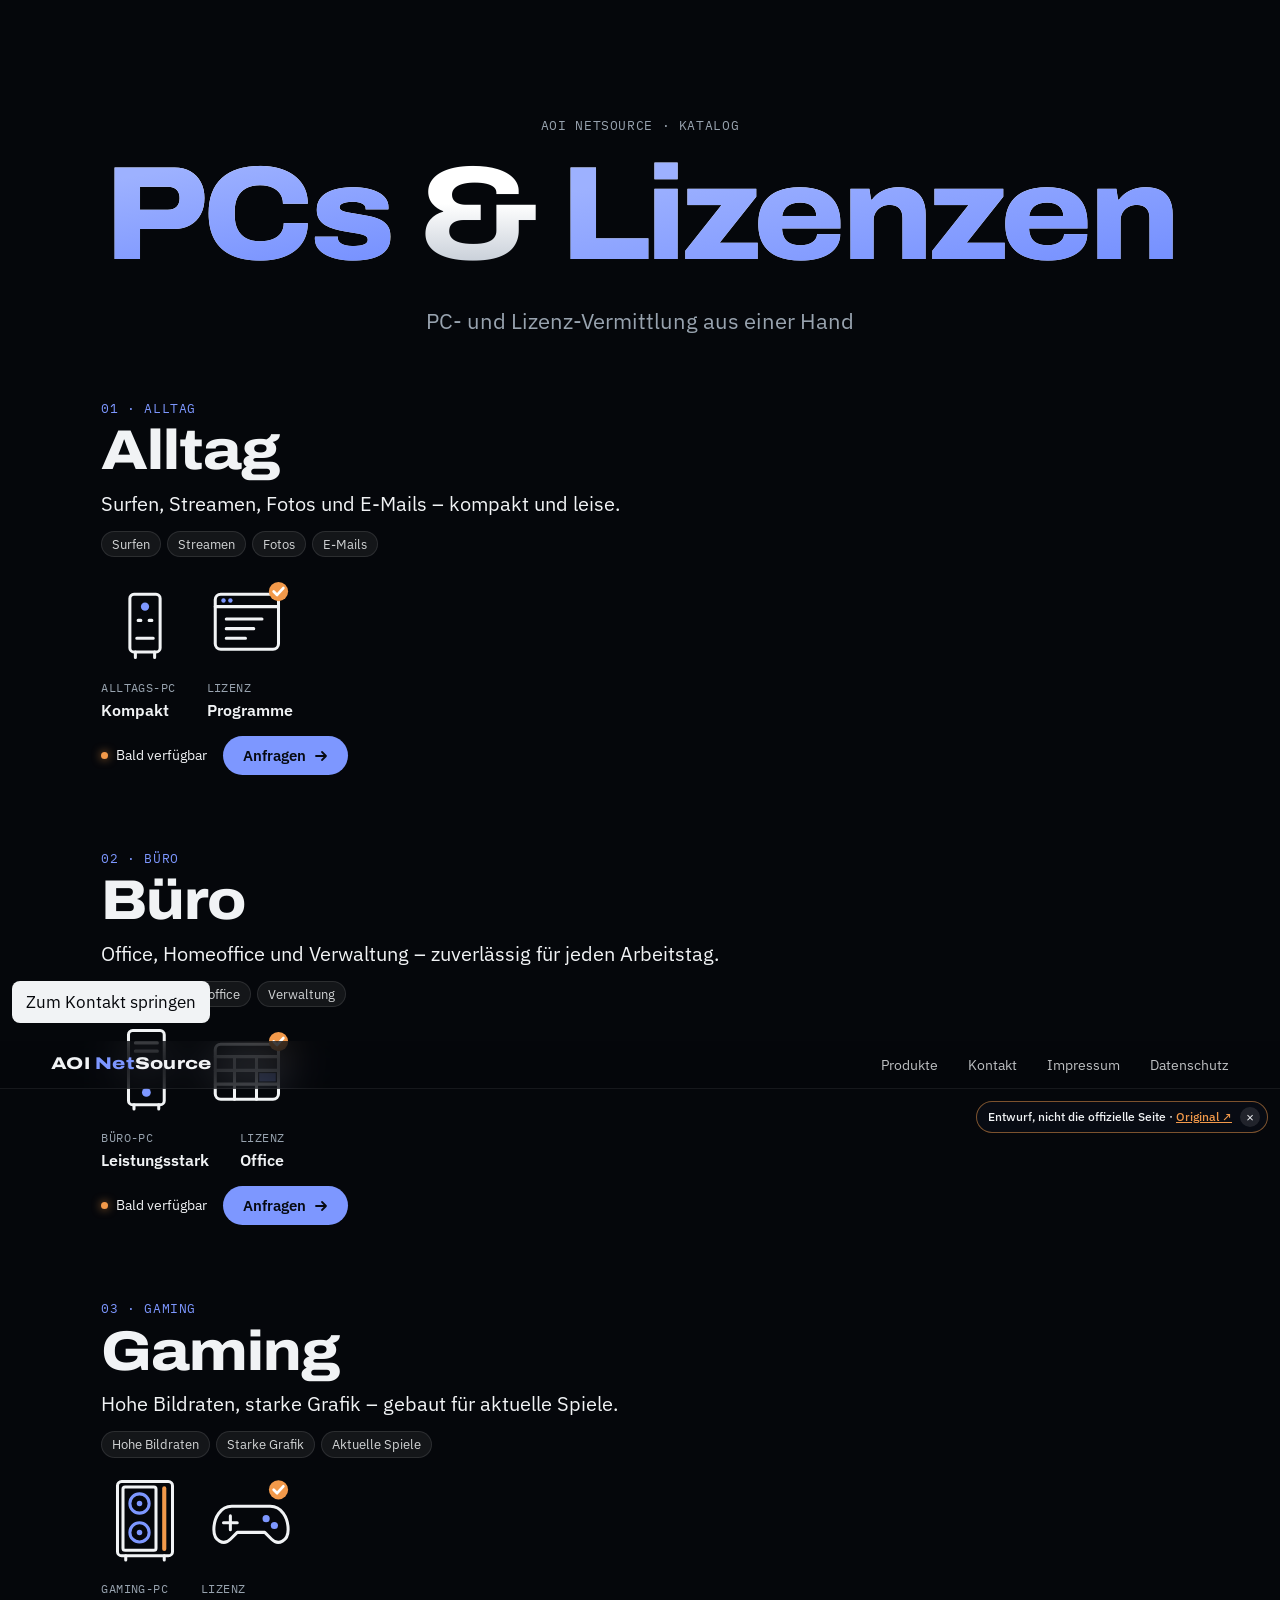
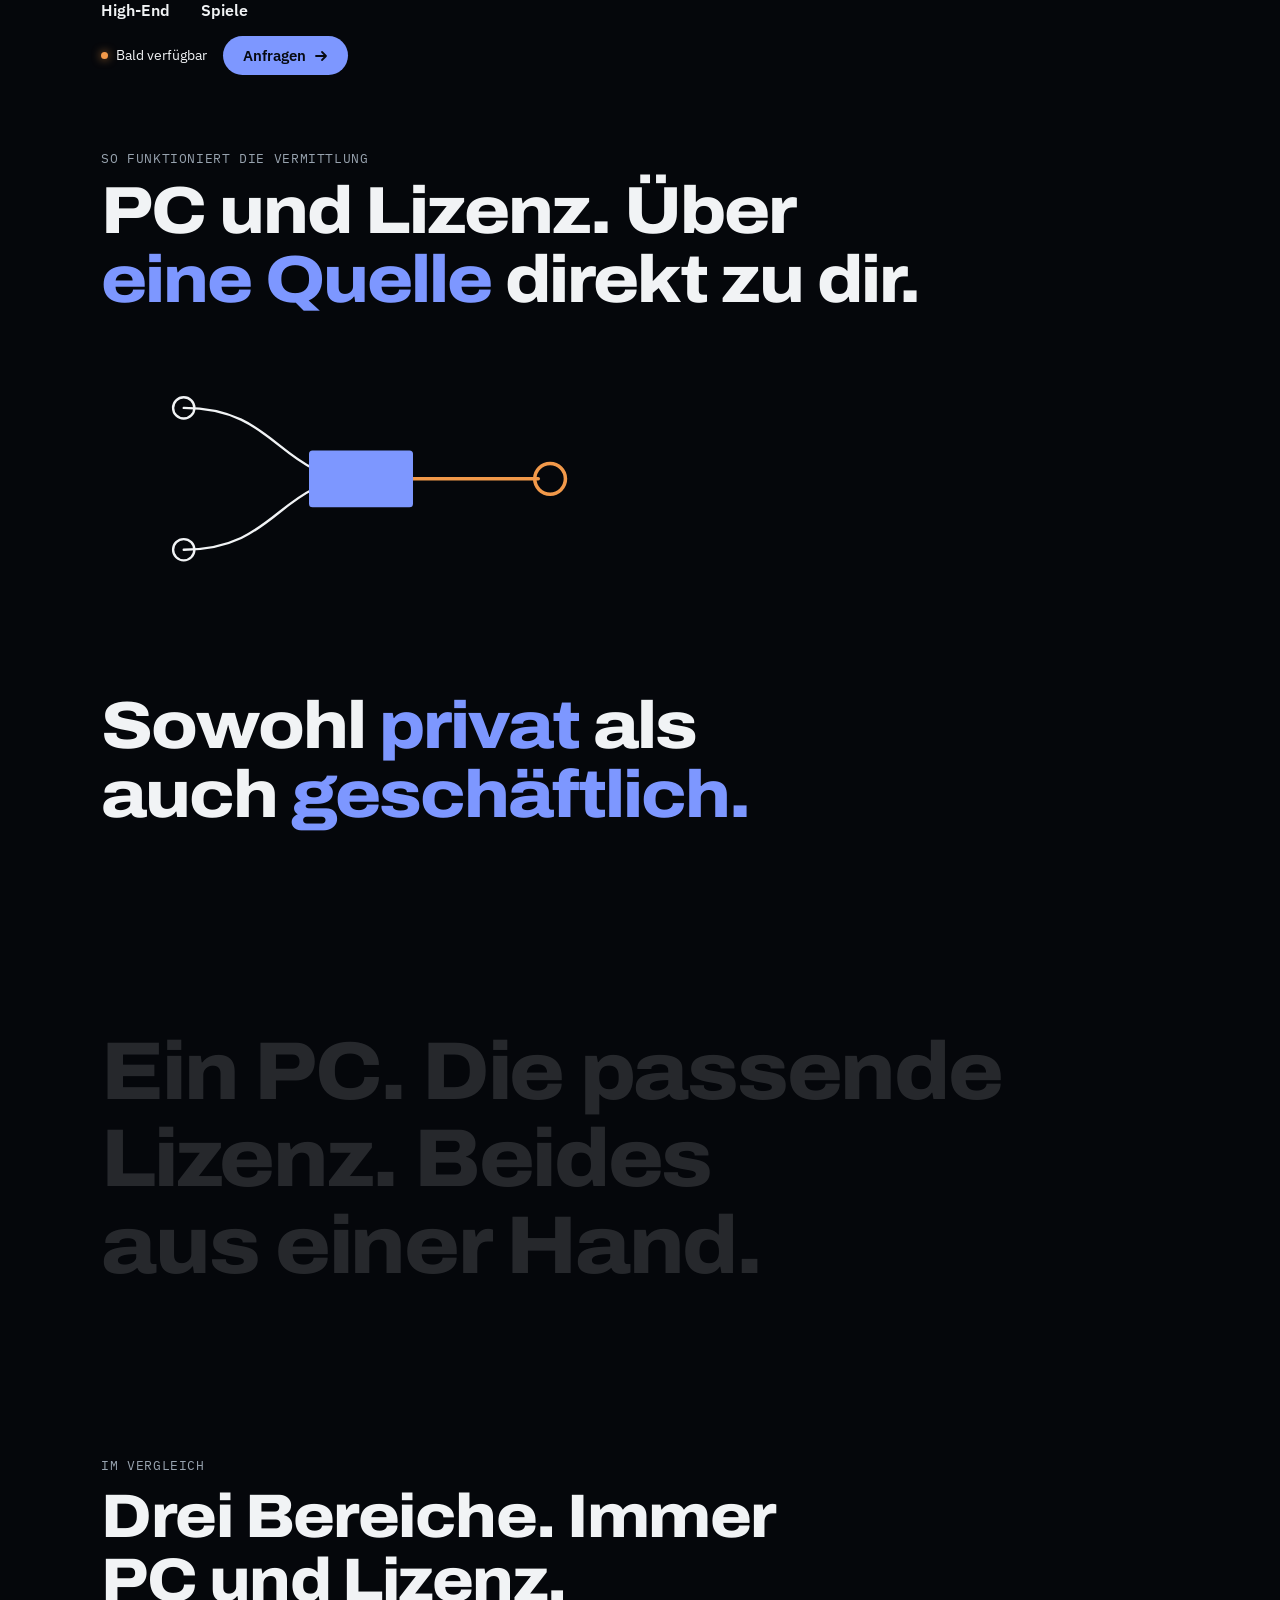
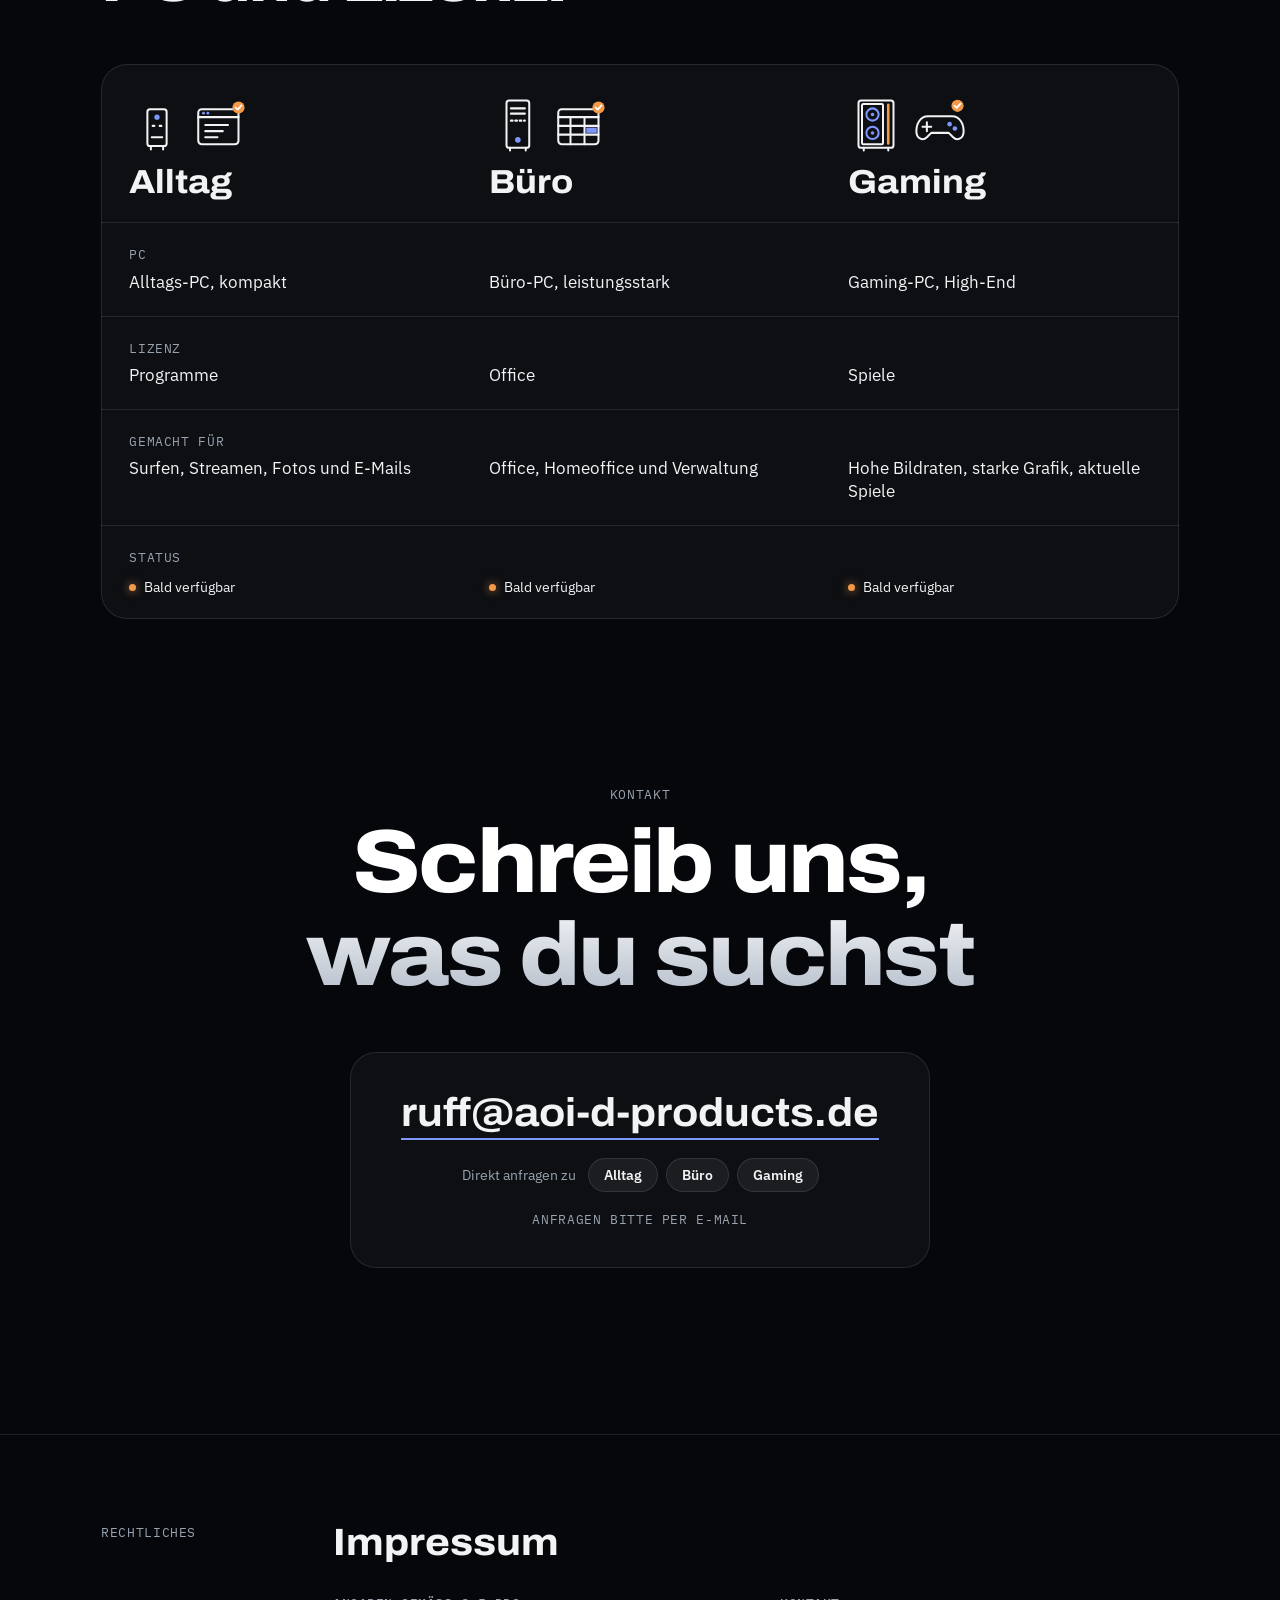
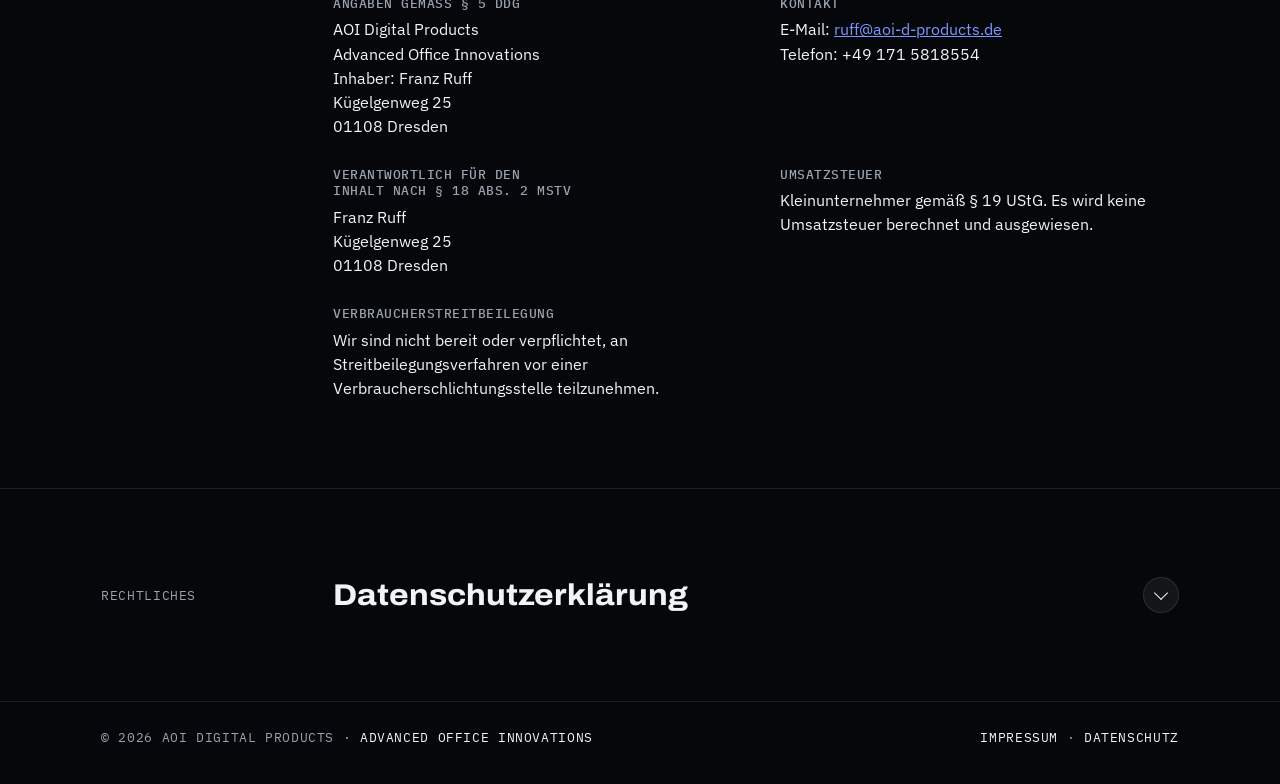
==== commit 17df4338: "Kabel-Animation auch auf der NetSource-Seite Co-Authored-By: Claude Opus 5.5 <noreply@anthropic.com>" ====
--- a/aoi-netsource/index.html
+++ b/aoi-netsource/index.html
@@ -36,7 +36,7 @@
 </header>
 
 <main id="start">
-  <section class="stage" id="produkte" aria-label="Auswahl: Alltag, Büro und Gaming">
+  <section class="stage" id="produkte" aria-label="Auswahl: Alltag, Büro und Gaming" style="--stage-h:790svh">
     <div class="pin">
       <div class="glow" aria-hidden="true"></div>
       <div class="words" aria-hidden="true"></div>
@@ -129,6 +129,24 @@
           <a class="over-col" href="#gaming"><b>Gaming</b><span>Gaming-PC + Lizenz Spiele</span><span class="soon"><i aria-hidden="true"></i>Bald verfügbar</span></a>
         </div>
       </div>
+
+      <div class="beat beat-c" data-i="5">
+        <p class="mono">So funktioniert die Vermittlung</p>
+        <h2 class="beat-h">PC und Lizenz. Über <em>eine Quelle</em> direkt zu dir.</h2>
+        <figure class="static-icons schema" aria-hidden="true">
+          <svg viewBox="0 0 440 240" style="width:min(100%,520px);height:auto;stroke-width:2"><path d="M70 60 C150 60 150 120 220 120"/><path d="M70 180 C150 180 150 120 220 120"/><path class="rgb" d="M220 120 L370 120"/><circle cx="70" cy="60" r="9"/><circle cx="70" cy="180" r="9"/><rect class="fill" x="176" y="96" width="88" height="48" rx="3"/><circle class="rgb" cx="380" cy="120" r="13"/></svg>
+        </figure>
+      </div>
+
+      <div class="beat beat-c" data-i="6">
+        <h2 class="beat-h">Sowohl <em>privat</em> als auch <em>geschäftlich.</em></h2>
+      </div>
+
+      <span class="tag" data-t="pc" aria-hidden="true">PC</span>
+      <span class="tag" data-t="lic" aria-hidden="true">Lizenz</span>
+      <span class="tag o" data-t="du" aria-hidden="true">Du</span>
+      <span class="tag o" data-t="privat" aria-hidden="true">Privat</span>
+      <span class="tag o" data-t="biz" aria-hidden="true">Geschäftlich</span>
 
       <nav class="seg" aria-label="Bereich wählen">
         <span class="thumb" aria-hidden="true"></span>
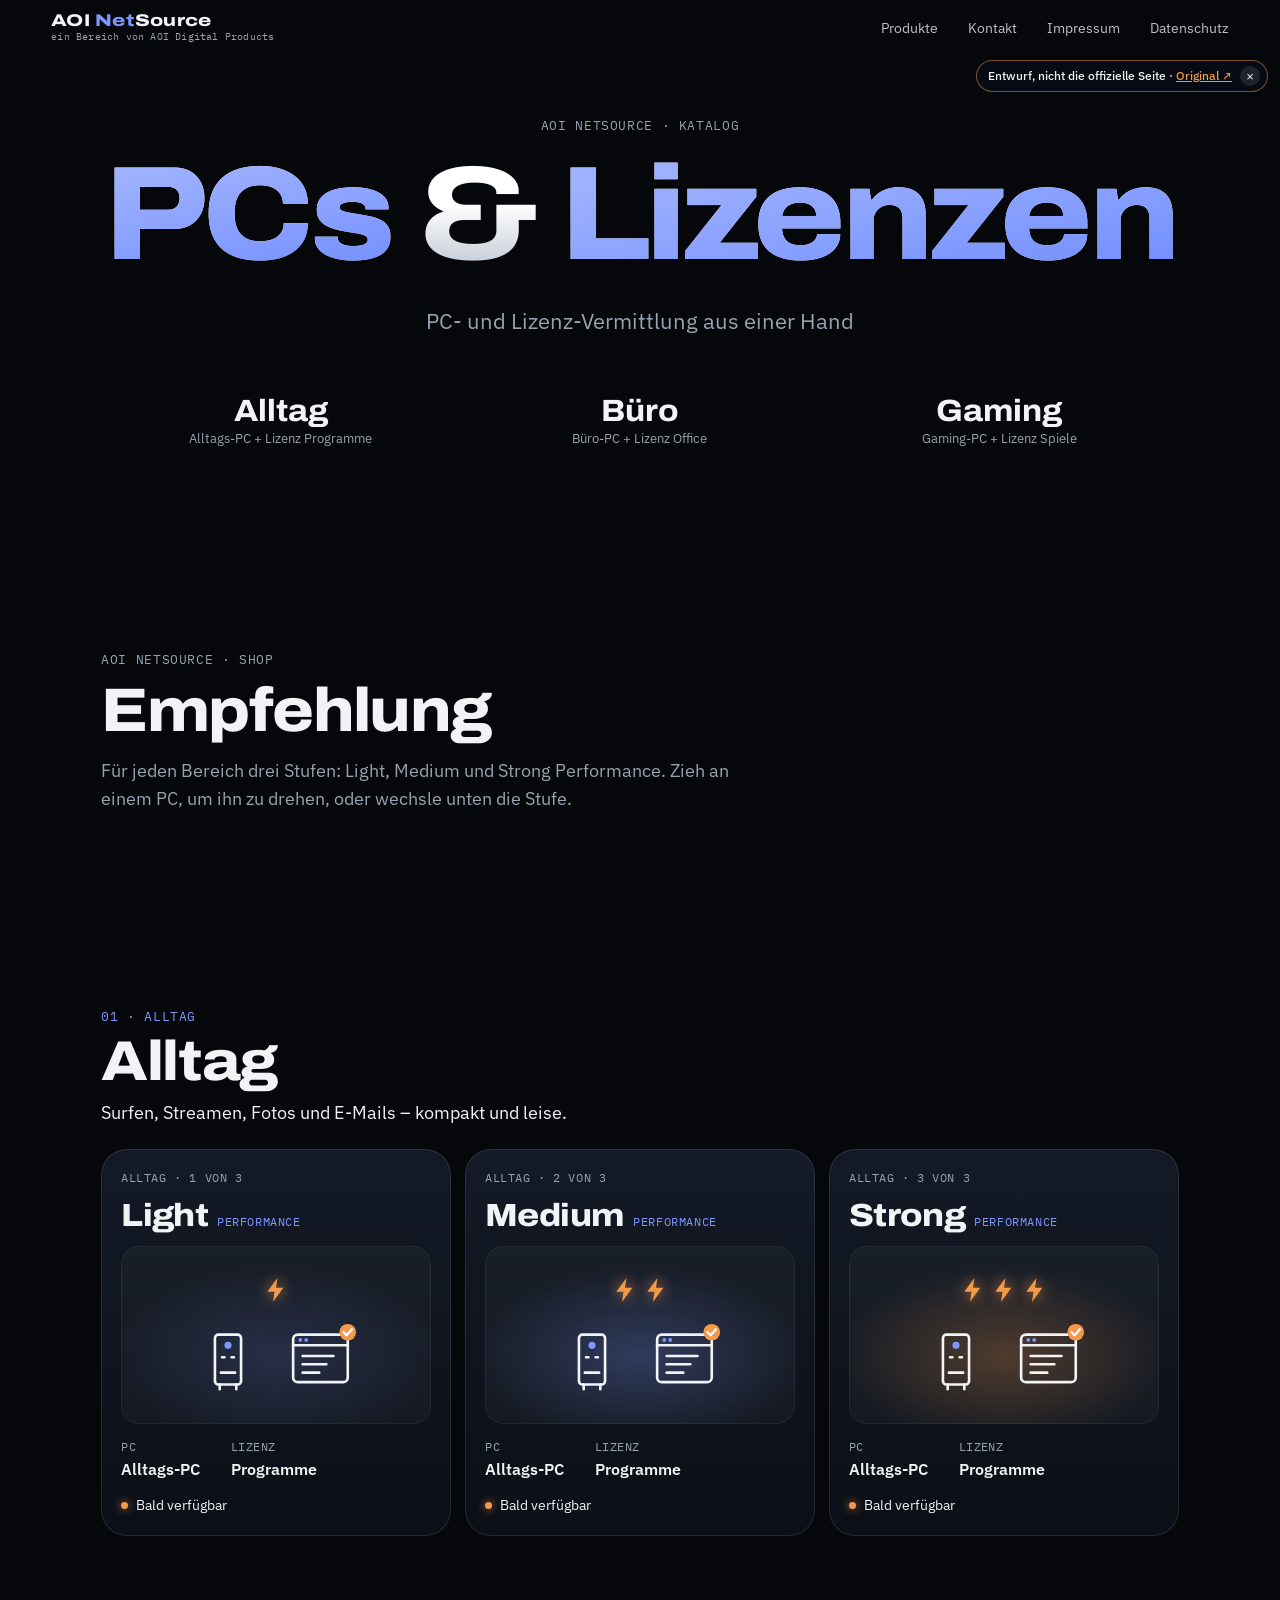
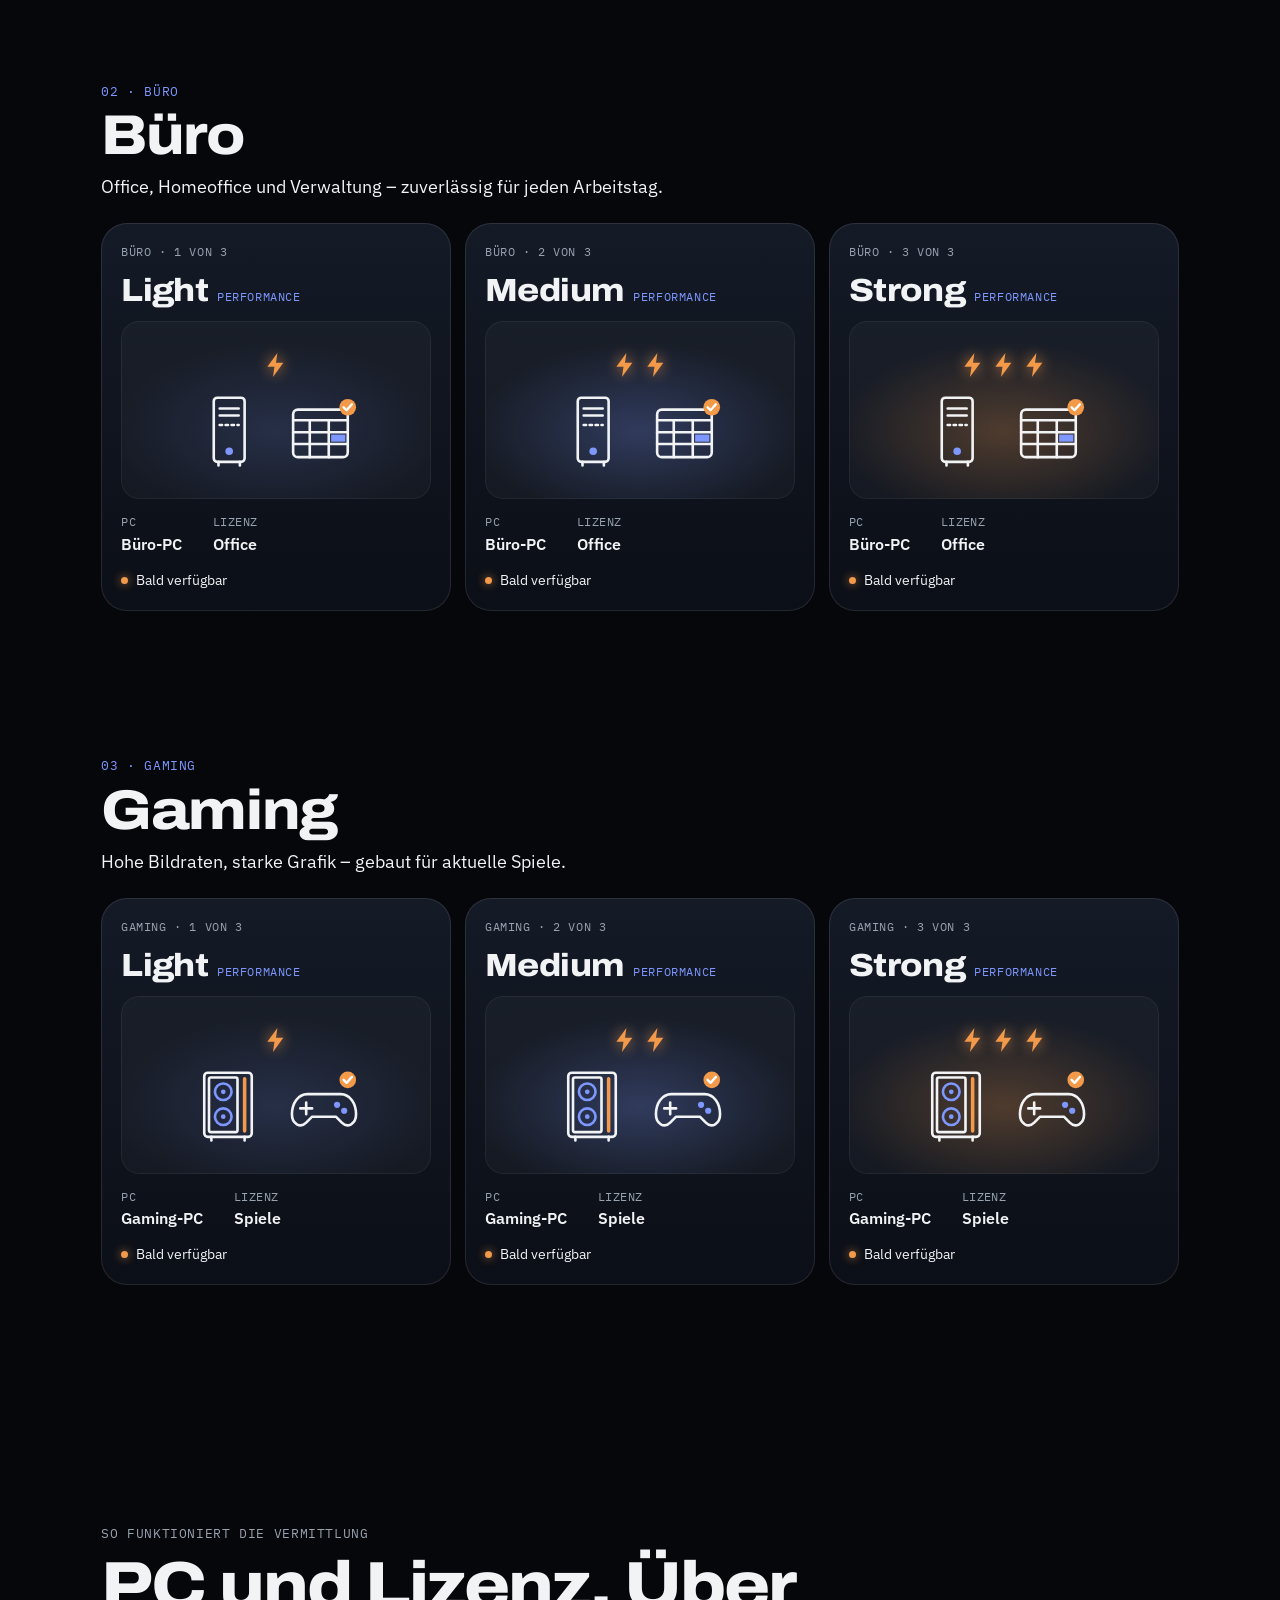
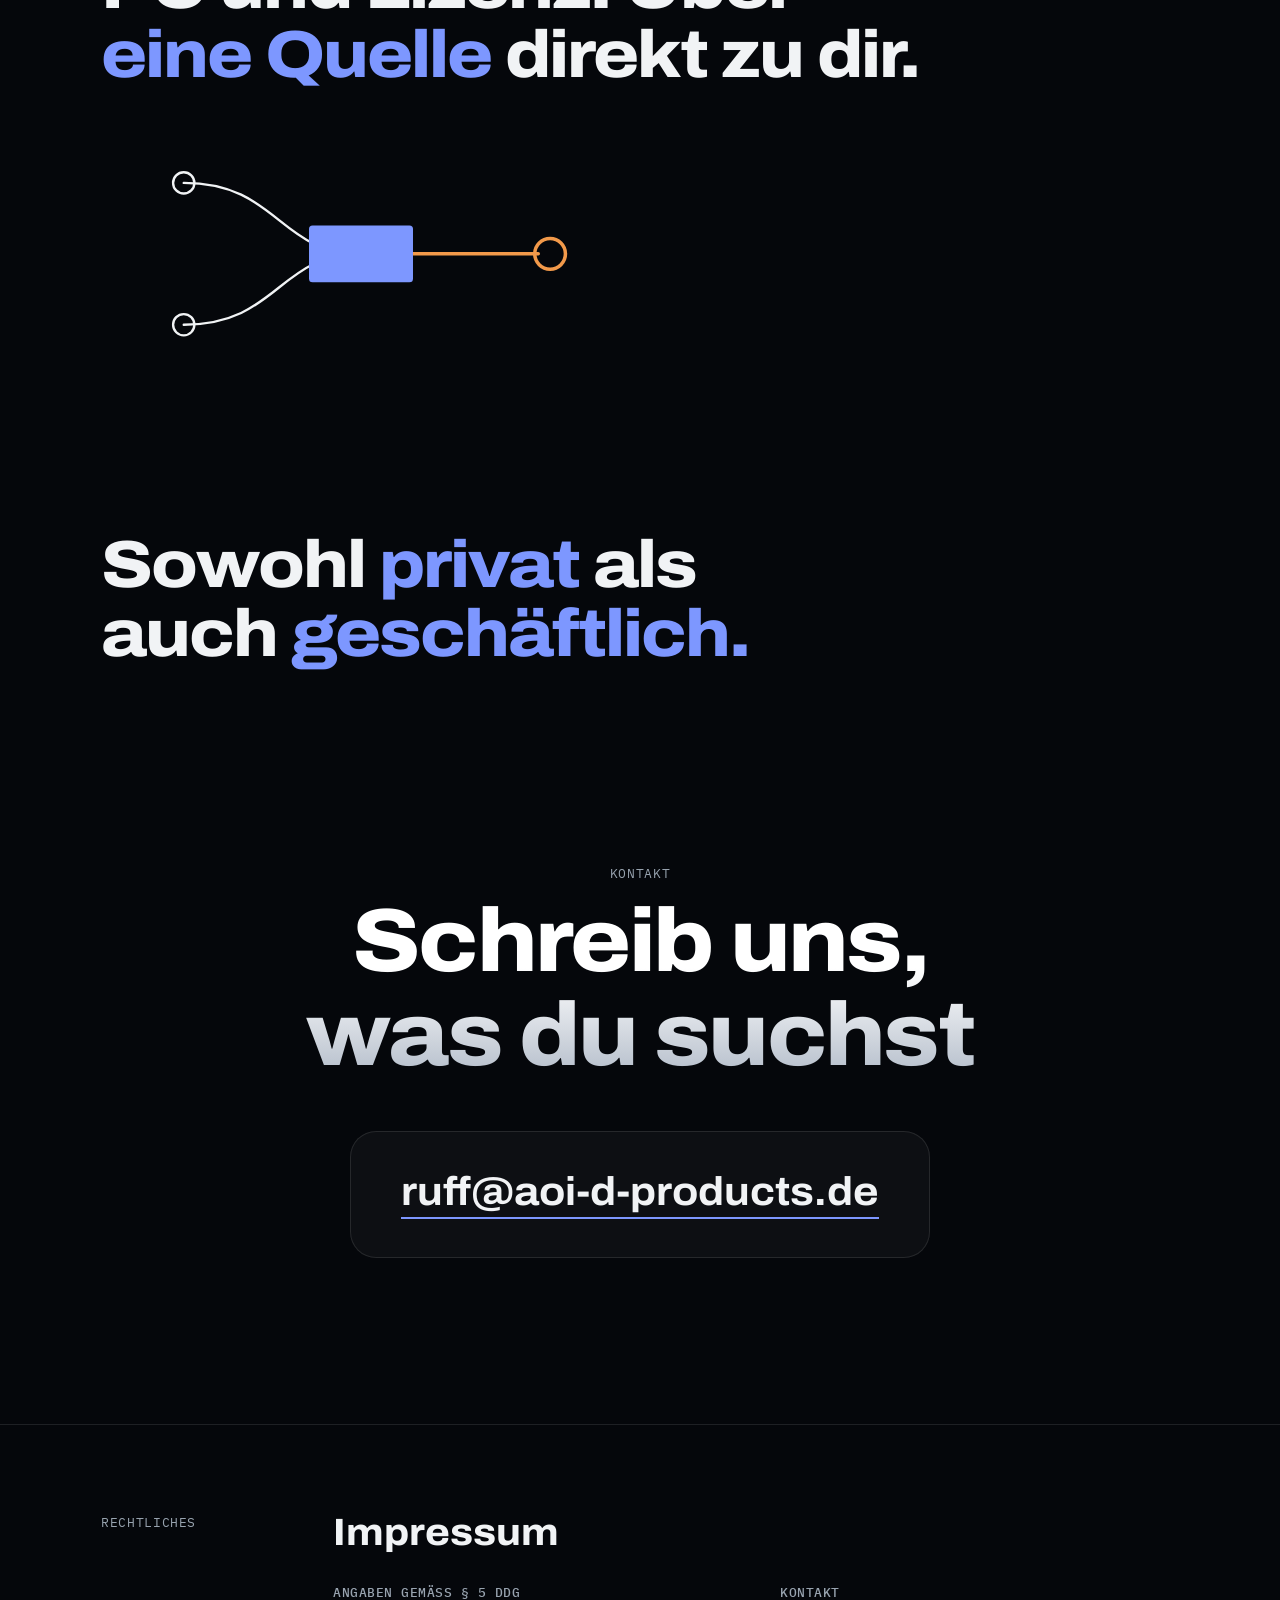
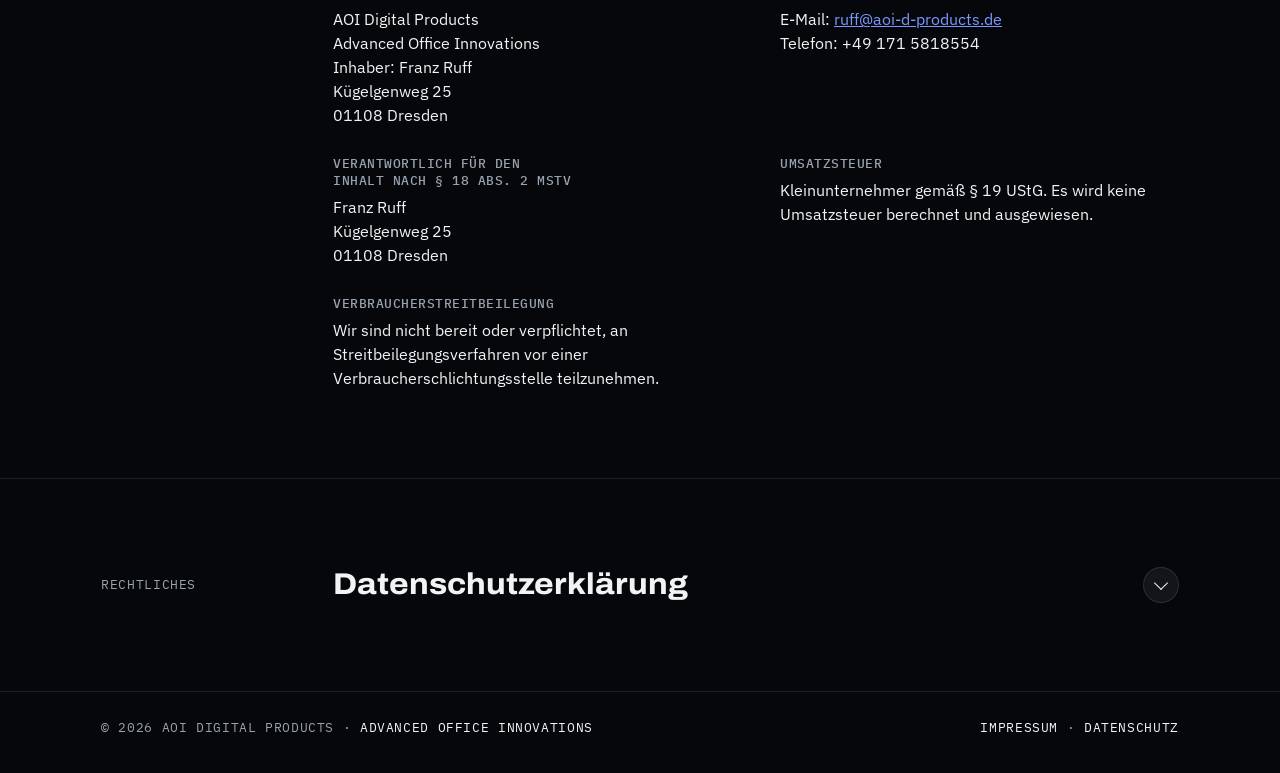
==== commit fd9792dc: "Normales Scrollen mit beweglichen 3D-Modulen Beide Seiten scrollen jetzt ohne Festhängen und Einrast" ====
--- a/aoi-netsource/index.html
+++ b/aoi-netsource/index.html
@@ -26,7 +26,7 @@
   </a>
   <nav aria-label="Hauptnavigation">
     <ul>
-      <li><a href="#produkte">Produkte</a></li>
+      <li><a href="#empfehlung">Produkte</a></li>
       <li><a href="#kontakt">Kontakt</a></li>
       <li><a href="#impressum">Impressum</a></li>
       <li><a href="#datenschutz">Datenschutz</a></li>
@@ -36,175 +36,218 @@
 </header>
 
 <main id="start">
-  <section class="stage" id="produkte" aria-label="Auswahl: Alltag, Büro und Gaming" style="--stage-h:790svh">
-    <div class="pin">
+  <section class="mod hero" id="produkte" aria-label="Auswahl: Alltag, Büro und Gaming">
+    <div class="glow" aria-hidden="true"></div>
+    <canvas aria-hidden="true"></canvas>
+    <div class="hero-copy load">
+      <p class="mono kicker">AOI NetSource · Katalog</p>
+      <h1><em>PCs</em> &amp; <em>Lizenzen</em></h1>
+      <p class="slogan">PC- und Lizenz-Vermittlung aus einer Hand</p>
+    </div>
+    <div class="row-labels">
+      <a href="#alltag"><b>Alltag</b><span>Alltags-PC + Lizenz Programme</span></a>
+      <a href="#buero"><b>Büro</b><span>Büro-PC + Lizenz Office</span></a>
+      <a href="#gaming"><b>Gaming</b><span>Gaming-PC + Lizenz Spiele</span></a>
+    </div>
+  </section>
+
+  <section class="sec shop" id="empfehlung" aria-labelledby="h-empf">
+    <div class="wrap">
+      <p class="mono" data-rv>AOI NetSource · Shop</p>
+      <h2 class="sec-h" id="h-empf" data-rv style="margin-top:10px">Empfehlung</h2>
+      <p class="shop-sub" data-rv>Für jeden Bereich drei Stufen: Light, Medium und Strong Performance. Zieh an einem PC, um ihn zu drehen, oder wechsle unten die Stufe.</p>
+    </div>
+  </section>
+
+  <section class="cat" id="alltag" aria-labelledby="h-alltag">
+    <div class="mod cat-view">
       <div class="glow" aria-hidden="true"></div>
       <div class="words" aria-hidden="true"></div>
-      <canvas class="gl" aria-hidden="true"></canvas>
-
-      <div class="hero-copy load">
-        <p class="mono kicker">AOI NetSource · Katalog</p>
-        <h1><em>PCs</em> &amp; <em>Lizenzen</em></h1>
-        <p class="slogan">PC- und Lizenz-Vermittlung aus einer Hand</p>
-      </div>
-      <div class="hint" aria-hidden="true"><span>Scrollen</span><b></b></div>
-
-      <article class="chap" id="alltag" aria-labelledby="h-alltag">
-        <div class="chap-l">
-          <p class="port">01 · Alltag</p>
-          <h2 id="h-alltag">Alltag</h2>
-          <p class="sub">Surfen, Streamen, Fotos und E-Mails – kompakt und leise.</p>
-          <ul class="chips"><li>Surfen</li><li>Streamen</li><li>Fotos</li><li>E-Mails</li></ul>
-          <div class="static-icons ics" aria-hidden="true">
-            <svg viewBox="0 0 64 64"><rect x="21" y="14" width="22" height="42" rx="3"/><circle class="fill" cx="32" cy="23" r="3"/><path d="M27 33 H29 M35 33 H37 M26 46 H38"/><path d="M25 56 V60 M39 56 V60"/></svg>
-            <svg viewBox="0 0 64 64"><rect x="6" y="14" width="46" height="40" rx="4"/><path d="M6 23 H52"/><circle class="fill" cx="12" cy="18.5" r="1.6"/><circle class="fill" cx="17" cy="18.5" r="1.6"/><path d="M14 32 H40 M14 39 H34 M14 46 H28"/><g class="badge"><circle cx="52" cy="12" r="7"/><path d="M48.5 12 L51 14.5 L55.5 9.5"/></g></svg>
-          </div>
-        </div>
-        <div class="chap-r">
-          <dl class="spec">
-            <div><dt>Alltags-PC</dt><dd>Kompakt</dd></div>
-            <div><dt>Lizenz</dt><dd>Programme</dd></div>
-          </dl>
-          <div class="act">
-            <span class="soon"><i aria-hidden="true"></i>Bald verfügbar</span>
-            <a class="btn" href="mailto:ruff@aoi-d-products.de?subject=Anfrage%20AOI%20NetSource%3A%20Alltag">Anfragen <svg viewBox="0 0 14 14" fill="none" stroke="currentColor" stroke-width="1.8" stroke-linecap="round" stroke-linejoin="round" aria-hidden="true"><path d="M2 7h10M8 3l4 4-4 4"/></svg></a>
-          </div>
-        </div>
-      </article>
-
-      <article class="chap" id="buero" aria-labelledby="h-buero">
-        <div class="chap-l">
-          <p class="port">02 · Büro</p>
-          <h2 id="h-buero">Büro</h2>
-          <p class="sub">Office, Homeoffice und Verwaltung – zuverlässig für jeden Arbeitstag.</p>
-          <ul class="chips"><li>Office</li><li>Homeoffice</li><li>Verwaltung</li></ul>
-          <div class="static-icons ics" aria-hidden="true">
-            <svg viewBox="0 0 64 64"><rect x="20" y="4" width="26" height="54" rx="3"/><path d="M25 13 H41 M25 19 H41"/><path d="M25 27 H41" style="stroke-dasharray:2 3"/><circle class="fill" cx="33" cy="49" r="3.2"/><path d="M24 58 V61 M42 58 V61"/></svg>
-            <svg viewBox="0 0 64 64"><rect x="6" y="14" width="46" height="40" rx="4"/><path d="M6 23 H52 M20 23 V54 M36 23 V54 M6 33 H52 M6 43 H52"/><rect class="fill" x="38" y="35" width="12" height="6"/><g class="badge"><circle cx="52" cy="12" r="7"/><path d="M48.5 12 L51 14.5 L55.5 9.5"/></g></svg>
-          </div>
-        </div>
-        <div class="chap-r">
-          <dl class="spec">
-            <div><dt>Büro-PC</dt><dd>Leistungsstark</dd></div>
-            <div><dt>Lizenz</dt><dd>Office</dd></div>
-          </dl>
-          <div class="act">
-            <span class="soon"><i aria-hidden="true"></i>Bald verfügbar</span>
-            <a class="btn" href="mailto:ruff@aoi-d-products.de?subject=Anfrage%20AOI%20NetSource%3A%20B%C3%BCro">Anfragen <svg viewBox="0 0 14 14" fill="none" stroke="currentColor" stroke-width="1.8" stroke-linecap="round" stroke-linejoin="round" aria-hidden="true"><path d="M2 7h10M8 3l4 4-4 4"/></svg></a>
-          </div>
-        </div>
-      </article>
-
-      <article class="chap" id="gaming" aria-labelledby="h-gaming">
-        <div class="chap-l">
-          <p class="port">03 · Gaming</p>
-          <h2 id="h-gaming">Gaming</h2>
-          <p class="sub">Hohe Bildraten, starke Grafik – gebaut für aktuelle Spiele.</p>
-          <ul class="chips"><li>Hohe Bildraten</li><li>Starke Grafik</li><li>Aktuelle Spiele</li></ul>
-          <div class="static-icons ics" aria-hidden="true">
-            <svg viewBox="0 0 64 64"><rect x="12" y="4" width="40" height="54" rx="3"/><rect x="16" y="8" width="24" height="46" rx="1.5"/><circle class="accent" cx="28" cy="20" r="7"/><circle class="accent" cx="28" cy="41" r="7"/><circle class="fill" cx="28" cy="20" r="2"/><circle class="fill" cx="28" cy="41" r="2"/><path class="rgb" d="M46 9 V53"/><path d="M18 58 V61 M46 58 V61"/></svg>
-            <svg viewBox="0 0 64 64"><path d="M18 22 H46 C54 22 59 30 59 39 C59 47 52 51 47 46 L42 41 H22 L17 46 C12 51 5 47 5 39 C5 30 10 22 18 22 Z"/><path d="M17 29 V39 M12 34 H22"/><circle class="fill" cx="43" cy="31" r="2.6"/><circle class="fill" cx="49" cy="36" r="2.6"/><g class="badge"><circle cx="52" cy="10" r="7"/><path d="M48.5 10 L51 12.5 L55.5 7.5"/></g></svg>
-          </div>
-        </div>
-        <div class="chap-r">
-          <dl class="spec">
-            <div><dt>Gaming-PC</dt><dd>High-End</dd></div>
-            <div><dt>Lizenz</dt><dd>Spiele</dd></div>
-          </dl>
-          <div class="act">
-            <span class="soon"><i aria-hidden="true"></i>Bald verfügbar</span>
-            <a class="btn" href="mailto:ruff@aoi-d-products.de?subject=Anfrage%20AOI%20NetSource%3A%20Gaming">Anfragen <svg viewBox="0 0 14 14" fill="none" stroke="currentColor" stroke-width="1.8" stroke-linecap="round" stroke-linejoin="round" aria-hidden="true"><path d="M2 7h10M8 3l4 4-4 4"/></svg></a>
-          </div>
-        </div>
-      </article>
-
-      <div class="over">
-        <div class="over-head">
-          <p class="mono">Die Auswahl</p>
-          <h2>Welcher passt zu dir?</h2>
-        </div>
-        <div class="over-cols">
-          <a class="over-col" href="#alltag"><b>Alltag</b><span>Alltags-PC + Lizenz Programme</span><span class="soon"><i aria-hidden="true"></i>Bald verfügbar</span></a>
-          <a class="over-col" href="#buero"><b>Büro</b><span>Büro-PC + Lizenz Office</span><span class="soon"><i aria-hidden="true"></i>Bald verfügbar</span></a>
-          <a class="over-col" href="#gaming"><b>Gaming</b><span>Gaming-PC + Lizenz Spiele</span><span class="soon"><i aria-hidden="true"></i>Bald verfügbar</span></a>
-        </div>
-      </div>
-
-      <div class="beat beat-c" data-i="5">
-        <p class="mono">So funktioniert die Vermittlung</p>
-        <h2 class="beat-h">PC und Lizenz. Über <em>eine Quelle</em> direkt zu dir.</h2>
-        <figure class="static-icons schema" aria-hidden="true">
+      <canvas tabindex="0" role="img" aria-label="Alltag: 3D-Modell. Ziehen dreht den PC, Pfeiltasten wechseln die Stufe."></canvas>
+    </div>
+    <div class="cat-foot">
+      <header class="cat-h">
+        <p class="port">01 · Alltag</p>
+        <h3 id="h-alltag">Alltag</h3>
+        <p class="cat-sub">Surfen, Streamen, Fotos und E-Mails – kompakt und leise.</p>
+      </header>
+      <div class="spin-ctl">
+        <button class="spin-arrow" type="button" data-step="-1" aria-label="Vorherige Stufe"><svg viewBox="0 0 14 14" fill="none" stroke="currentColor" stroke-width="1.8" stroke-linecap="round" stroke-linejoin="round" aria-hidden="true"><path d="M8.5 3 4.5 7l4 4"/></svg></button>
+        <div class="spin-tabs" role="tablist" aria-label="Leistungsstufe"><span class="thumb" aria-hidden="true"></span><button type="button" role="tab" aria-selected="true">Light</button><button type="button" role="tab" aria-selected="false">Medium</button><button type="button" role="tab" aria-selected="false">Strong</button></div>
+        <button class="spin-arrow" type="button" data-step="1" aria-label="Nächste Stufe"><svg viewBox="0 0 14 14" fill="none" stroke="currentColor" stroke-width="1.8" stroke-linecap="round" stroke-linejoin="round" aria-hidden="true"><path d="M5.5 3l4 4-4 4"/></svg></button>
+      </div>
+      <div class="tiers">
+          <article class="pc-card t1" aria-label="Alltag – Light Performance">
+          <p class="pc-kick">Alltag · 1 von 3</p>
+          <p class="pc-tier"><b>Light</b><span>Performance</span></p>
+          <div class="pc-art" aria-hidden="true">
+          <div class="pc-bolts"><svg viewBox="0 0 24 24" aria-hidden="true"><path d="M13.2 1.8 4.6 13.4h6.1l-1.3 8.8 8.9-12.1h-6.3z"/></svg></div>
+          <div class="pc-icons"><svg viewBox="0 0 64 64"><rect x="21" y="14" width="22" height="42" rx="3"/><circle class="fill" cx="32" cy="23" r="3"/><path d="M27 33 H29 M35 33 H37 M26 46 H38"/><path d="M25 56 V60 M39 56 V60"/></svg><svg viewBox="0 0 64 64"><rect x="6" y="14" width="46" height="40" rx="4"/><path d="M6 23 H52"/><circle class="fill" cx="12" cy="18.5" r="1.6"/><circle class="fill" cx="17" cy="18.5" r="1.6"/><path d="M14 32 H40 M14 39 H34 M14 46 H28"/><g class="badge"><circle cx="52" cy="12" r="7"/><path d="M48.5 12 L51 14.5 L55.5 9.5"/></g></svg></div>
+          </div>
+          <dl class="spec"><div><dt>PC</dt><dd>Alltags-PC</dd></div><div><dt>Lizenz</dt><dd>Programme</dd></div></dl>
+          <span class="soon"><i aria-hidden="true"></i>Bald verfügbar</span>
+          </article>
+          <article class="pc-card t2" aria-label="Alltag – Medium Performance">
+          <p class="pc-kick">Alltag · 2 von 3</p>
+          <p class="pc-tier"><b>Medium</b><span>Performance</span></p>
+          <div class="pc-art" aria-hidden="true">
+          <div class="pc-bolts"><svg viewBox="0 0 24 24" aria-hidden="true"><path d="M13.2 1.8 4.6 13.4h6.1l-1.3 8.8 8.9-12.1h-6.3z"/></svg><svg viewBox="0 0 24 24" aria-hidden="true"><path d="M13.2 1.8 4.6 13.4h6.1l-1.3 8.8 8.9-12.1h-6.3z"/></svg></div>
+          <div class="pc-icons"><svg viewBox="0 0 64 64"><rect x="21" y="14" width="22" height="42" rx="3"/><circle class="fill" cx="32" cy="23" r="3"/><path d="M27 33 H29 M35 33 H37 M26 46 H38"/><path d="M25 56 V60 M39 56 V60"/></svg><svg viewBox="0 0 64 64"><rect x="6" y="14" width="46" height="40" rx="4"/><path d="M6 23 H52"/><circle class="fill" cx="12" cy="18.5" r="1.6"/><circle class="fill" cx="17" cy="18.5" r="1.6"/><path d="M14 32 H40 M14 39 H34 M14 46 H28"/><g class="badge"><circle cx="52" cy="12" r="7"/><path d="M48.5 12 L51 14.5 L55.5 9.5"/></g></svg></div>
+          </div>
+          <dl class="spec"><div><dt>PC</dt><dd>Alltags-PC</dd></div><div><dt>Lizenz</dt><dd>Programme</dd></div></dl>
+          <span class="soon"><i aria-hidden="true"></i>Bald verfügbar</span>
+          </article>
+          <article class="pc-card t3" aria-label="Alltag – Strong Performance">
+          <p class="pc-kick">Alltag · 3 von 3</p>
+          <p class="pc-tier"><b>Strong</b><span>Performance</span></p>
+          <div class="pc-art" aria-hidden="true">
+          <div class="pc-bolts"><svg viewBox="0 0 24 24" aria-hidden="true"><path d="M13.2 1.8 4.6 13.4h6.1l-1.3 8.8 8.9-12.1h-6.3z"/></svg><svg viewBox="0 0 24 24" aria-hidden="true"><path d="M13.2 1.8 4.6 13.4h6.1l-1.3 8.8 8.9-12.1h-6.3z"/></svg><svg viewBox="0 0 24 24" aria-hidden="true"><path d="M13.2 1.8 4.6 13.4h6.1l-1.3 8.8 8.9-12.1h-6.3z"/></svg></div>
+          <div class="pc-icons"><svg viewBox="0 0 64 64"><rect x="21" y="14" width="22" height="42" rx="3"/><circle class="fill" cx="32" cy="23" r="3"/><path d="M27 33 H29 M35 33 H37 M26 46 H38"/><path d="M25 56 V60 M39 56 V60"/></svg><svg viewBox="0 0 64 64"><rect x="6" y="14" width="46" height="40" rx="4"/><path d="M6 23 H52"/><circle class="fill" cx="12" cy="18.5" r="1.6"/><circle class="fill" cx="17" cy="18.5" r="1.6"/><path d="M14 32 H40 M14 39 H34 M14 46 H28"/><g class="badge"><circle cx="52" cy="12" r="7"/><path d="M48.5 12 L51 14.5 L55.5 9.5"/></g></svg></div>
+          </div>
+          <dl class="spec"><div><dt>PC</dt><dd>Alltags-PC</dd></div><div><dt>Lizenz</dt><dd>Programme</dd></div></dl>
+          <span class="soon"><i aria-hidden="true"></i>Bald verfügbar</span>
+          </article>
+      </div>
+    </div>
+  </section>
+
+  <section class="cat" id="buero" aria-labelledby="h-buero">
+    <div class="mod cat-view">
+      <div class="glow" aria-hidden="true"></div>
+      <div class="words" aria-hidden="true"></div>
+      <canvas tabindex="0" role="img" aria-label="Büro: 3D-Modell. Ziehen dreht den PC, Pfeiltasten wechseln die Stufe."></canvas>
+    </div>
+    <div class="cat-foot">
+      <header class="cat-h">
+        <p class="port">02 · Büro</p>
+        <h3 id="h-buero">Büro</h3>
+        <p class="cat-sub">Office, Homeoffice und Verwaltung – zuverlässig für jeden Arbeitstag.</p>
+      </header>
+      <div class="spin-ctl">
+        <button class="spin-arrow" type="button" data-step="-1" aria-label="Vorherige Stufe"><svg viewBox="0 0 14 14" fill="none" stroke="currentColor" stroke-width="1.8" stroke-linecap="round" stroke-linejoin="round" aria-hidden="true"><path d="M8.5 3 4.5 7l4 4"/></svg></button>
+        <div class="spin-tabs" role="tablist" aria-label="Leistungsstufe"><span class="thumb" aria-hidden="true"></span><button type="button" role="tab" aria-selected="true">Light</button><button type="button" role="tab" aria-selected="false">Medium</button><button type="button" role="tab" aria-selected="false">Strong</button></div>
+        <button class="spin-arrow" type="button" data-step="1" aria-label="Nächste Stufe"><svg viewBox="0 0 14 14" fill="none" stroke="currentColor" stroke-width="1.8" stroke-linecap="round" stroke-linejoin="round" aria-hidden="true"><path d="M5.5 3l4 4-4 4"/></svg></button>
+      </div>
+      <div class="tiers">
+          <article class="pc-card t1" aria-label="Büro – Light Performance">
+          <p class="pc-kick">Büro · 1 von 3</p>
+          <p class="pc-tier"><b>Light</b><span>Performance</span></p>
+          <div class="pc-art" aria-hidden="true">
+          <div class="pc-bolts"><svg viewBox="0 0 24 24" aria-hidden="true"><path d="M13.2 1.8 4.6 13.4h6.1l-1.3 8.8 8.9-12.1h-6.3z"/></svg></div>
+          <div class="pc-icons"><svg viewBox="0 0 64 64"><rect x="20" y="4" width="26" height="54" rx="3"/><path d="M25 13 H41 M25 19 H41"/><path d="M25 27 H41" style="stroke-dasharray:2 3"/><circle class="fill" cx="33" cy="49" r="3.2"/><path d="M24 58 V61 M42 58 V61"/></svg><svg viewBox="0 0 64 64"><rect x="6" y="14" width="46" height="40" rx="4"/><path d="M6 23 H52 M20 23 V54 M36 23 V54 M6 33 H52 M6 43 H52"/><rect class="fill" x="38" y="35" width="12" height="6"/><g class="badge"><circle cx="52" cy="12" r="7"/><path d="M48.5 12 L51 14.5 L55.5 9.5"/></g></svg></div>
+          </div>
+          <dl class="spec"><div><dt>PC</dt><dd>Büro-PC</dd></div><div><dt>Lizenz</dt><dd>Office</dd></div></dl>
+          <span class="soon"><i aria-hidden="true"></i>Bald verfügbar</span>
+          </article>
+          <article class="pc-card t2" aria-label="Büro – Medium Performance">
+          <p class="pc-kick">Büro · 2 von 3</p>
+          <p class="pc-tier"><b>Medium</b><span>Performance</span></p>
+          <div class="pc-art" aria-hidden="true">
+          <div class="pc-bolts"><svg viewBox="0 0 24 24" aria-hidden="true"><path d="M13.2 1.8 4.6 13.4h6.1l-1.3 8.8 8.9-12.1h-6.3z"/></svg><svg viewBox="0 0 24 24" aria-hidden="true"><path d="M13.2 1.8 4.6 13.4h6.1l-1.3 8.8 8.9-12.1h-6.3z"/></svg></div>
+          <div class="pc-icons"><svg viewBox="0 0 64 64"><rect x="20" y="4" width="26" height="54" rx="3"/><path d="M25 13 H41 M25 19 H41"/><path d="M25 27 H41" style="stroke-dasharray:2 3"/><circle class="fill" cx="33" cy="49" r="3.2"/><path d="M24 58 V61 M42 58 V61"/></svg><svg viewBox="0 0 64 64"><rect x="6" y="14" width="46" height="40" rx="4"/><path d="M6 23 H52 M20 23 V54 M36 23 V54 M6 33 H52 M6 43 H52"/><rect class="fill" x="38" y="35" width="12" height="6"/><g class="badge"><circle cx="52" cy="12" r="7"/><path d="M48.5 12 L51 14.5 L55.5 9.5"/></g></svg></div>
+          </div>
+          <dl class="spec"><div><dt>PC</dt><dd>Büro-PC</dd></div><div><dt>Lizenz</dt><dd>Office</dd></div></dl>
+          <span class="soon"><i aria-hidden="true"></i>Bald verfügbar</span>
+          </article>
+          <article class="pc-card t3" aria-label="Büro – Strong Performance">
+          <p class="pc-kick">Büro · 3 von 3</p>
+          <p class="pc-tier"><b>Strong</b><span>Performance</span></p>
+          <div class="pc-art" aria-hidden="true">
+          <div class="pc-bolts"><svg viewBox="0 0 24 24" aria-hidden="true"><path d="M13.2 1.8 4.6 13.4h6.1l-1.3 8.8 8.9-12.1h-6.3z"/></svg><svg viewBox="0 0 24 24" aria-hidden="true"><path d="M13.2 1.8 4.6 13.4h6.1l-1.3 8.8 8.9-12.1h-6.3z"/></svg><svg viewBox="0 0 24 24" aria-hidden="true"><path d="M13.2 1.8 4.6 13.4h6.1l-1.3 8.8 8.9-12.1h-6.3z"/></svg></div>
+          <div class="pc-icons"><svg viewBox="0 0 64 64"><rect x="20" y="4" width="26" height="54" rx="3"/><path d="M25 13 H41 M25 19 H41"/><path d="M25 27 H41" style="stroke-dasharray:2 3"/><circle class="fill" cx="33" cy="49" r="3.2"/><path d="M24 58 V61 M42 58 V61"/></svg><svg viewBox="0 0 64 64"><rect x="6" y="14" width="46" height="40" rx="4"/><path d="M6 23 H52 M20 23 V54 M36 23 V54 M6 33 H52 M6 43 H52"/><rect class="fill" x="38" y="35" width="12" height="6"/><g class="badge"><circle cx="52" cy="12" r="7"/><path d="M48.5 12 L51 14.5 L55.5 9.5"/></g></svg></div>
+          </div>
+          <dl class="spec"><div><dt>PC</dt><dd>Büro-PC</dd></div><div><dt>Lizenz</dt><dd>Office</dd></div></dl>
+          <span class="soon"><i aria-hidden="true"></i>Bald verfügbar</span>
+          </article>
+      </div>
+    </div>
+  </section>
+
+  <section class="cat" id="gaming" aria-labelledby="h-gaming">
+    <div class="mod cat-view">
+      <div class="glow" aria-hidden="true"></div>
+      <div class="words" aria-hidden="true"></div>
+      <canvas tabindex="0" role="img" aria-label="Gaming: 3D-Modell. Ziehen dreht den PC, Pfeiltasten wechseln die Stufe."></canvas>
+    </div>
+    <div class="cat-foot">
+      <header class="cat-h">
+        <p class="port">03 · Gaming</p>
+        <h3 id="h-gaming">Gaming</h3>
+        <p class="cat-sub">Hohe Bildraten, starke Grafik – gebaut für aktuelle Spiele.</p>
+      </header>
+      <div class="spin-ctl">
+        <button class="spin-arrow" type="button" data-step="-1" aria-label="Vorherige Stufe"><svg viewBox="0 0 14 14" fill="none" stroke="currentColor" stroke-width="1.8" stroke-linecap="round" stroke-linejoin="round" aria-hidden="true"><path d="M8.5 3 4.5 7l4 4"/></svg></button>
+        <div class="spin-tabs" role="tablist" aria-label="Leistungsstufe"><span class="thumb" aria-hidden="true"></span><button type="button" role="tab" aria-selected="true">Light</button><button type="button" role="tab" aria-selected="false">Medium</button><button type="button" role="tab" aria-selected="false">Strong</button></div>
+        <button class="spin-arrow" type="button" data-step="1" aria-label="Nächste Stufe"><svg viewBox="0 0 14 14" fill="none" stroke="currentColor" stroke-width="1.8" stroke-linecap="round" stroke-linejoin="round" aria-hidden="true"><path d="M5.5 3l4 4-4 4"/></svg></button>
+      </div>
+      <div class="tiers">
+          <article class="pc-card t1" aria-label="Gaming – Light Performance">
+          <p class="pc-kick">Gaming · 1 von 3</p>
+          <p class="pc-tier"><b>Light</b><span>Performance</span></p>
+          <div class="pc-art" aria-hidden="true">
+          <div class="pc-bolts"><svg viewBox="0 0 24 24" aria-hidden="true"><path d="M13.2 1.8 4.6 13.4h6.1l-1.3 8.8 8.9-12.1h-6.3z"/></svg></div>
+          <div class="pc-icons"><svg viewBox="0 0 64 64"><rect x="12" y="4" width="40" height="54" rx="3"/><rect x="16" y="8" width="24" height="46" rx="1.5"/><circle class="accent" cx="28" cy="20" r="7"/><circle class="accent" cx="28" cy="41" r="7"/><circle class="fill" cx="28" cy="20" r="2"/><circle class="fill" cx="28" cy="41" r="2"/><path class="rgb" d="M46 9 V53"/><path d="M18 58 V61 M46 58 V61"/></svg><svg viewBox="0 0 64 64"><path d="M18 22 H46 C54 22 59 30 59 39 C59 47 52 51 47 46 L42 41 H22 L17 46 C12 51 5 47 5 39 C5 30 10 22 18 22 Z"/><path d="M17 29 V39 M12 34 H22"/><circle class="fill" cx="43" cy="31" r="2.6"/><circle class="fill" cx="49" cy="36" r="2.6"/><g class="badge"><circle cx="52" cy="10" r="7"/><path d="M48.5 10 L51 12.5 L55.5 7.5"/></g></svg></div>
+          </div>
+          <dl class="spec"><div><dt>PC</dt><dd>Gaming-PC</dd></div><div><dt>Lizenz</dt><dd>Spiele</dd></div></dl>
+          <span class="soon"><i aria-hidden="true"></i>Bald verfügbar</span>
+          </article>
+          <article class="pc-card t2" aria-label="Gaming – Medium Performance">
+          <p class="pc-kick">Gaming · 2 von 3</p>
+          <p class="pc-tier"><b>Medium</b><span>Performance</span></p>
+          <div class="pc-art" aria-hidden="true">
+          <div class="pc-bolts"><svg viewBox="0 0 24 24" aria-hidden="true"><path d="M13.2 1.8 4.6 13.4h6.1l-1.3 8.8 8.9-12.1h-6.3z"/></svg><svg viewBox="0 0 24 24" aria-hidden="true"><path d="M13.2 1.8 4.6 13.4h6.1l-1.3 8.8 8.9-12.1h-6.3z"/></svg></div>
+          <div class="pc-icons"><svg viewBox="0 0 64 64"><rect x="12" y="4" width="40" height="54" rx="3"/><rect x="16" y="8" width="24" height="46" rx="1.5"/><circle class="accent" cx="28" cy="20" r="7"/><circle class="accent" cx="28" cy="41" r="7"/><circle class="fill" cx="28" cy="20" r="2"/><circle class="fill" cx="28" cy="41" r="2"/><path class="rgb" d="M46 9 V53"/><path d="M18 58 V61 M46 58 V61"/></svg><svg viewBox="0 0 64 64"><path d="M18 22 H46 C54 22 59 30 59 39 C59 47 52 51 47 46 L42 41 H22 L17 46 C12 51 5 47 5 39 C5 30 10 22 18 22 Z"/><path d="M17 29 V39 M12 34 H22"/><circle class="fill" cx="43" cy="31" r="2.6"/><circle class="fill" cx="49" cy="36" r="2.6"/><g class="badge"><circle cx="52" cy="10" r="7"/><path d="M48.5 10 L51 12.5 L55.5 7.5"/></g></svg></div>
+          </div>
+          <dl class="spec"><div><dt>PC</dt><dd>Gaming-PC</dd></div><div><dt>Lizenz</dt><dd>Spiele</dd></div></dl>
+          <span class="soon"><i aria-hidden="true"></i>Bald verfügbar</span>
+          </article>
+          <article class="pc-card t3" aria-label="Gaming – Strong Performance">
+          <p class="pc-kick">Gaming · 3 von 3</p>
+          <p class="pc-tier"><b>Strong</b><span>Performance</span></p>
+          <div class="pc-art" aria-hidden="true">
+          <div class="pc-bolts"><svg viewBox="0 0 24 24" aria-hidden="true"><path d="M13.2 1.8 4.6 13.4h6.1l-1.3 8.8 8.9-12.1h-6.3z"/></svg><svg viewBox="0 0 24 24" aria-hidden="true"><path d="M13.2 1.8 4.6 13.4h6.1l-1.3 8.8 8.9-12.1h-6.3z"/></svg><svg viewBox="0 0 24 24" aria-hidden="true"><path d="M13.2 1.8 4.6 13.4h6.1l-1.3 8.8 8.9-12.1h-6.3z"/></svg></div>
+          <div class="pc-icons"><svg viewBox="0 0 64 64"><rect x="12" y="4" width="40" height="54" rx="3"/><rect x="16" y="8" width="24" height="46" rx="1.5"/><circle class="accent" cx="28" cy="20" r="7"/><circle class="accent" cx="28" cy="41" r="7"/><circle class="fill" cx="28" cy="20" r="2"/><circle class="fill" cx="28" cy="41" r="2"/><path class="rgb" d="M46 9 V53"/><path d="M18 58 V61 M46 58 V61"/></svg><svg viewBox="0 0 64 64"><path d="M18 22 H46 C54 22 59 30 59 39 C59 47 52 51 47 46 L42 41 H22 L17 46 C12 51 5 47 5 39 C5 30 10 22 18 22 Z"/><path d="M17 29 V39 M12 34 H22"/><circle class="fill" cx="43" cy="31" r="2.6"/><circle class="fill" cx="49" cy="36" r="2.6"/><g class="badge"><circle cx="52" cy="10" r="7"/><path d="M48.5 10 L51 12.5 L55.5 7.5"/></g></svg></div>
+          </div>
+          <dl class="spec"><div><dt>PC</dt><dd>Gaming-PC</dd></div><div><dt>Lizenz</dt><dd>Spiele</dd></div></dl>
+          <span class="soon"><i aria-hidden="true"></i>Bald verfügbar</span>
+          </article>
+      </div>
+    </div>
+  </section>
+
+  <section class="mod netz" id="vermittlung" aria-labelledby="h-netz">
+    <div class="glow" aria-hidden="true"></div>
+    <canvas aria-hidden="true"></canvas>
+    <div class="netz-copy">
+      <p class="mono" data-rv>So funktioniert die Vermittlung</p>
+      <h2 class="big-h" id="h-netz" data-rv>PC und Lizenz. Über <em>eine Quelle</em> direkt zu dir.</h2>
+      <figure class="static-icons schema" aria-hidden="true">
           <svg viewBox="0 0 440 240" style="width:min(100%,520px);height:auto;stroke-width:2"><path d="M70 60 C150 60 150 120 220 120"/><path d="M70 180 C150 180 150 120 220 120"/><path class="rgb" d="M220 120 L370 120"/><circle cx="70" cy="60" r="9"/><circle cx="70" cy="180" r="9"/><rect class="fill" x="176" y="96" width="88" height="48" rx="3"/><circle class="rgb" cx="380" cy="120" r="13"/></svg>
         </figure>
-      </div>
-
-      <div class="beat beat-c" data-i="6">
-        <h2 class="beat-h">Sowohl <em>privat</em> als auch <em>geschäftlich.</em></h2>
-      </div>
-
-      <span class="tag" data-t="pc" aria-hidden="true">PC</span>
-      <span class="tag" data-t="lic" aria-hidden="true">Lizenz</span>
-      <span class="tag o" data-t="du" aria-hidden="true">Du</span>
-      <span class="tag o" data-t="privat" aria-hidden="true">Privat</span>
-      <span class="tag o" data-t="biz" aria-hidden="true">Geschäftlich</span>
-
-      <nav class="seg" aria-label="Bereich wählen">
-        <span class="thumb" aria-hidden="true"></span>
-        <a href="#alltag">Alltag</a>
-        <a href="#buero">Büro</a>
-        <a href="#gaming">Gaming</a>
-      </nav>
-    </div>
-  </section>
-
-  <section class="sec">
-    <div class="wrap">
-      <p class="lit">Ein <em>PC.</em> Die passende <em>Lizenz.</em> Beides aus einer Hand.</p>
-    </div>
-  </section>
-
-  <section class="sec" style="padding-top:0" aria-labelledby="h-cmp">
-    <div class="wrap">
-      <p class="mono" data-rv>Im Vergleich</p>
-      <h2 class="sec-h" id="h-cmp" data-rv style="margin-top:10px">Drei Bereiche. Immer PC und Lizenz.</h2>
-      <div class="cmp" data-rv>
-        <table>
-          <thead>
-            <tr>
-              <th scope="col"><span class="ics"><svg viewBox="0 0 64 64" aria-hidden="true"><rect x="21" y="14" width="22" height="42" rx="3"/><circle class="fill" cx="32" cy="23" r="3"/><path d="M27 33 H29 M35 33 H37 M26 46 H38"/><path d="M25 56 V60 M39 56 V60"/></svg><svg viewBox="0 0 64 64" aria-hidden="true"><rect x="6" y="14" width="46" height="40" rx="4"/><path d="M6 23 H52"/><circle class="fill" cx="12" cy="18.5" r="1.6"/><circle class="fill" cx="17" cy="18.5" r="1.6"/><path d="M14 32 H40 M14 39 H34 M14 46 H28"/><g class="badge"><circle cx="52" cy="12" r="7"/><path d="M48.5 12 L51 14.5 L55.5 9.5"/></g></svg></span><b>Alltag</b></th>
-              <th scope="col"><span class="ics"><svg viewBox="0 0 64 64" aria-hidden="true"><rect x="20" y="4" width="26" height="54" rx="3"/><path d="M25 13 H41 M25 19 H41"/><path d="M25 27 H41" style="stroke-dasharray:2 3"/><circle class="fill" cx="33" cy="49" r="3.2"/><path d="M24 58 V61 M42 58 V61"/></svg><svg viewBox="0 0 64 64" aria-hidden="true"><rect x="6" y="14" width="46" height="40" rx="4"/><path d="M6 23 H52 M20 23 V54 M36 23 V54 M6 33 H52 M6 43 H52"/><rect class="fill" x="38" y="35" width="12" height="6"/><g class="badge"><circle cx="52" cy="12" r="7"/><path d="M48.5 12 L51 14.5 L55.5 9.5"/></g></svg></span><b>Büro</b></th>
-              <th scope="col"><span class="ics"><svg viewBox="0 0 64 64" aria-hidden="true"><rect x="12" y="4" width="40" height="54" rx="3"/><rect x="16" y="8" width="24" height="46" rx="1.5"/><circle class="accent" cx="28" cy="20" r="7"/><circle class="accent" cx="28" cy="41" r="7"/><circle class="fill" cx="28" cy="20" r="2"/><circle class="fill" cx="28" cy="41" r="2"/><path class="rgb" d="M46 9 V53"/><path d="M18 58 V61 M46 58 V61"/></svg><svg viewBox="0 0 64 64" aria-hidden="true"><path d="M18 22 H46 C54 22 59 30 59 39 C59 47 52 51 47 46 L42 41 H22 L17 46 C12 51 5 47 5 39 C5 30 10 22 18 22 Z"/><path d="M17 29 V39 M12 34 H22"/><circle class="fill" cx="43" cy="31" r="2.6"/><circle class="fill" cx="49" cy="36" r="2.6"/><g class="badge"><circle cx="52" cy="10" r="7"/><path d="M48.5 10 L51 12.5 L55.5 7.5"/></g></svg></span><b>Gaming</b></th>
-            </tr>
-          </thead>
-          <tbody>
-            <tr class="cap"><th class="mono" colspan="3" scope="colgroup">PC</th></tr>
-            <tr><td>Alltags-PC, kompakt</td><td>Büro-PC, leistungsstark</td><td>Gaming-PC, High-End</td></tr>
-            <tr class="cap"><th class="mono" colspan="3" scope="colgroup">Lizenz</th></tr>
-            <tr><td>Programme</td><td>Office</td><td>Spiele</td></tr>
-            <tr class="cap"><th class="mono" colspan="3" scope="colgroup">Gemacht für</th></tr>
-            <tr><td>Surfen, Streamen, Fotos und E-Mails</td><td>Office, Homeoffice und Verwaltung</td><td>Hohe Bildraten, starke Grafik, aktuelle Spiele</td></tr>
-            <tr class="cap"><th class="mono" colspan="3" scope="colgroup">Status</th></tr>
-            <tr><td><span class="soon"><i aria-hidden="true"></i>Bald verfügbar</span></td><td><span class="soon"><i aria-hidden="true"></i>Bald verfügbar</span></td><td><span class="soon"><i aria-hidden="true"></i>Bald verfügbar</span></td></tr>
-          </tbody>
-        </table>
-      </div>
-    </div>
-  </section>
-
-  <section class="sec contact" id="kontakt" aria-labelledby="h-kontakt" style="padding-top:0">
+    </div>
+    <span class="tag" data-t="pc" aria-hidden="true">PC</span>
+    <span class="tag" data-t="lic" aria-hidden="true">Lizenz</span>
+    <span class="tag o" data-t="du" aria-hidden="true">Du</span>
+  </section>
+
+  <section class="mod netz" aria-labelledby="h-privat">
+    <div class="glow" aria-hidden="true"></div>
+    <canvas aria-hidden="true"></canvas>
+    <div class="netz-copy">
+      <h2 class="big-h" id="h-privat" data-rv>Sowohl <em>privat</em> als auch <em>geschäftlich.</em></h2>
+    </div>
+    <span class="tag o" data-t="du" aria-hidden="true">Du</span>
+    <span class="tag o" data-t="privat" aria-hidden="true">Privat</span>
+    <span class="tag o" data-t="biz" aria-hidden="true">Geschäftlich</span>
+  </section>
+
+  <section class="sec contact" id="kontakt" aria-labelledby="h-kontakt">
     <div class="wrap">
       <p class="mono" data-rv>Kontakt</p>
       <h2 class="sec-h" id="h-kontakt" data-rv style="margin-top:12px">Schreib uns, was du suchst</h2>
       <div data-rv>
         <div class="mailcard">
           <a class="mail" href="mailto:ruff@aoi-d-products.de">ruff@aoi-d-products.de</a>
-          <div class="pick">
-            <span class="pick-l">Direkt anfragen zu</span>
-            <a class="btn ghost" href="mailto:ruff@aoi-d-products.de?subject=Anfrage%20AOI%20NetSource%3A%20Alltag">Alltag</a>
-            <a class="btn ghost" href="mailto:ruff@aoi-d-products.de?subject=Anfrage%20AOI%20NetSource%3A%20B%C3%BCro">Büro</a>
-            <a class="btn ghost" href="mailto:ruff@aoi-d-products.de?subject=Anfrage%20AOI%20NetSource%3A%20Gaming">Gaming</a>
-          </div>
-          <p class="mono">Anfragen bitte per E-Mail</p>
         </div>
       </div>
     </div>
--- a/aoi-netsource/assets/site.css
+++ b/aoi-netsource/assets/site.css
@@ -65,12 +65,9 @@
 .soon i{width:7px;height:7px;border-radius:50%;background:var(--signal);box-shadow:0 0 10px rgba(242,153,74,.8);animation:pulse 1.9s ease-in-out infinite}
 @keyframes pulse{50%{opacity:.3;box-shadow:none}}
 
-/* ---------- Bühne ohne Pin: Rückfall ohne JS, ohne WebGL oder bei reduzierter Bewegung ---------- */
-.stage{position:relative}
-.pin{position:relative}
-.gl,.glow,.words,.seg,.hint,.over{display:none}
-.hero-copy{padding:calc(var(--nav) + 60px) var(--gut) 32px;text-align:center}
-.chap{max-width:1180px;margin:0 auto 18px;padding:28px var(--gut)}
+/* ---------- Grundfassung ohne JS oder ohne WebGL: normale Seite mit Icons ---------- */
+.mod{position:relative}
+.mod canvas,.mod .glow,.mod .words,.tag,.spin-ctl{display:none}
 .static-icons{display:flex;gap:18px;margin:18px 0 0}
 .static-icons svg{width:88px;height:88px;fill:none;stroke:var(--ink);stroke-width:2.2;stroke-linecap:round;stroke-linejoin:round;overflow:visible}
 .static-icons .fill{fill:var(--accent);stroke:none}
@@ -78,121 +75,142 @@
 .static-icons .rgb{stroke:var(--signal);stroke-width:3}
 .static-icons .badge circle{fill:var(--signal);stroke:none}
 .static-icons .badge path{stroke:#fff;stroke-width:2}
-.chap h2{font-size:clamp(34px,5vw,56px);font-weight:800;font-stretch:112%;letter-spacing:-.02em;margin:4px 0 10px}
-
-/* ---------- Bühne mit Pin ---------- */
-html.js:not(.static) .stage{height:var(--stage-h,560svh)}
-html.js:not(.static) .pin{position:sticky;top:0;height:100svh;overflow:hidden;isolation:isolate;touch-action:pan-y}
-html.js:not(.static) .gl{display:block;position:absolute;inset:0;width:100%;height:100%;z-index:2;opacity:0;transition:opacity 1.3s ease}
-html.js:not(.static) .gl.on{opacity:1}
-html.js:not(.static) .glow{display:block;position:absolute;inset:0;z-index:0;background:radial-gradient(58% 50% at 50% var(--gy,60%),rgb(var(--g,125 151 255)/.2),transparent 72%);pointer-events:none}
-html.js:not(.static) .static-icons{display:none}
-html.js:not(.static) .hint,html.js:not(.static) .seg,html.js:not(.static) .over{display:flex}
-html.js:not(.static) .words{display:block;position:absolute;inset:0;z-index:1;pointer-events:none}
-
-/* Riesiges Wort hinter dem Modell */
-.word{position:absolute;left:0;right:0;top:clamp(58px,8.6svh,96px);display:flex;justify-content:center;font-family:var(--display);font-weight:800;font-stretch:112%;font-size:min(20.5vw,41svh);line-height:1;letter-spacing:-.035em;color:#eef1f5;overflow:hidden;padding:.05em 0 .04em;
-  -webkit-mask-image:linear-gradient(180deg,#000 38%,rgba(0,0,0,.2) 92%);mask-image:linear-gradient(180deg,#000 38%,rgba(0,0,0,.2) 92%);visibility:hidden}
-.word i{display:inline-block;font-style:normal;will-change:transform}
-
-/* Start */
-html.js:not(.static) .hero-copy{position:absolute;left:0;right:0;top:clamp(84px,13svh,150px);z-index:3;padding:0 var(--gut);pointer-events:none}
-.hero-copy h1{font-size:clamp(52px,10.4vw,168px);font-weight:800;font-stretch:112%;letter-spacing:-.035em;line-height:.98;background:linear-gradient(180deg,#fff 38%,#aeb8c6);-webkit-background-clip:text;background-clip:text;color:transparent;padding-bottom:.08em}
-.hero-copy h1 em{font-style:normal;background:linear-gradient(170deg,#9db1ff 20%,#6f8bff);-webkit-background-clip:text;background-clip:text;color:transparent}
-.hero-copy .slogan{margin-top:clamp(10px,1.6svh,20px);font-size:clamp(16px,1.7vw,22px);color:var(--muted)}
-.hero-copy .kicker{margin-bottom:clamp(8px,1.6svh,16px)}
-.load>*{opacity:0;transform:translateY(22px);animation:rise 1.2s var(--spring) forwards}
-.load>*:nth-child(2){animation-delay:.08s}.load>*:nth-child(3){animation-delay:.2s}
-@keyframes rise{to{opacity:1;transform:none}}
-.hint{position:absolute;left:50%;bottom:clamp(18px,3.4svh,34px);z-index:3;transform:translateX(-50%);flex-direction:column;align-items:center;gap:8px;font-size:12px;color:var(--muted);letter-spacing:.02em;pointer-events:none}
-.hint b{display:block;width:1px;height:30px;background:rgba(255,255,255,.14);position:relative;overflow:hidden}
-.hint b::after{content:"";position:absolute;inset:0;background:var(--ink);transform:translateY(-100%);animation:drip 2s var(--spring) infinite}
-@keyframes drip{55%,100%{transform:translateY(100%)}}
-
-/* Kapitel */
-html.js:not(.static) .chap{position:absolute;inset:0;z-index:3;margin:0;max-width:none;padding:0 var(--gut) clamp(78px,11.5svh,112px);display:grid;grid-template-columns:1fr 1fr;align-items:end;gap:24px;pointer-events:none;visibility:hidden}
-html.js:not(.static) .chap h2{position:absolute;width:1px;height:1px;overflow:hidden;clip-path:inset(50%);margin:0}
-.chap-r{margin-top:16px;display:flex;flex-direction:column;gap:14px}
-html.js:not(.static) .chap-l,html.js:not(.static) .chap-r{will-change:transform,opacity}
-html.js:not(.static) .chap-l{max-width:min(30em,31vw);justify-self:start}
+.hero-copy{padding:calc(var(--nav) + 60px) var(--gut) 32px;text-align:center}
+.q-copy,.row-copy,.netz-copy{padding:calc(var(--nav) + 40px) var(--gut) 24px;max-width:1180px;margin:0 auto}
+.row-labels{display:grid;grid-template-columns:repeat(3,1fr);max-width:1180px;margin:0 auto;padding:12px var(--gut) 24px;text-align:center}
+.row-labels a{display:flex;flex-direction:column;gap:3px;padding:12px 8px;color:inherit;text-decoration:none;border-radius:18px}
+.row-labels b{font:750 clamp(19px,2.4vw,32px)/1.05 var(--display);font-stretch:108%;transition:color .25s}
+.row-labels span{font-size:clamp(11.5px,1.05vw,14px);color:var(--muted);line-height:1.3}
+@media (hover:hover){.row-labels a:hover b{color:var(--accent)}}
+.cat{scroll-margin-top:calc(var(--nav) + 8px)}
+.cat-foot{max-width:1180px;margin:0 auto;padding:28px var(--gut)}
+.cat-h h3{font:800 clamp(34px,4.6vw,56px)/1.04 var(--display);font-stretch:112%;letter-spacing:-.025em;margin:6px 0 8px}
+.cat-sub{color:var(--muted);font-size:clamp(16px,1.4vw,19px);max-width:34em;text-wrap:pretty}
+.tiers{display:grid;grid-template-columns:repeat(auto-fit,minmax(min(260px,100%),1fr));gap:14px;margin-top:22px}
+.pc-card{display:flex;flex-direction:column;gap:14px;padding:20px;border-radius:26px;background:linear-gradient(180deg,#141a26,#0b0f17);box-shadow:inset 0 0 0 1px rgba(255,255,255,.1)}
+.pc-kick{font-family:var(--mono);font-size:11.5px;letter-spacing:.05em;text-transform:uppercase;color:var(--muted)}
+.pc-tier{display:flex;align-items:baseline;gap:9px}
+.pc-tier b{font:800 32px/1 var(--display);font-stretch:112%;letter-spacing:-.02em}
+.pc-tier span{font-family:var(--mono);font-size:12px;letter-spacing:.05em;text-transform:uppercase;color:var(--accent)}
+.pc-art{--ga:.16;--gc:125 151 255;position:relative;min-height:178px;border-radius:18px;display:flex;flex-direction:column;align-items:center;justify-content:center;gap:14px;margin:0;overflow:hidden;background:radial-gradient(75% 70% at 50% 62%,rgb(var(--gc)/var(--ga)),transparent 72%),rgba(255,255,255,.03);box-shadow:inset 0 0 0 1px rgba(255,255,255,.06)}
+.t2 .pc-art{--ga:.26}.t3 .pc-art{--ga:.26;--gc:242 153 74}
+.pc-bolts{display:flex;gap:3px}
+.pc-bolts svg{width:28px;height:28px;fill:var(--signal);filter:drop-shadow(0 0 7px rgba(242,153,74,.85))}
+.pc-icons{display:flex;align-items:flex-end;gap:20px}
+.pc-icons svg{width:76px;height:76px;fill:none;stroke:var(--ink);stroke-width:2.2;stroke-linecap:round;stroke-linejoin:round;overflow:visible}
+.pc-icons .fill{fill:var(--accent);stroke:none}.pc-icons .accent{stroke:var(--accent)}.pc-icons .rgb{stroke:var(--signal);stroke-width:3}
+.pc-icons .badge circle{fill:var(--signal);stroke:none}.pc-icons .badge path{stroke:#fff;stroke-width:2}
 .port{font-family:var(--mono);font-size:12.5px;letter-spacing:.05em;color:var(--accent);text-transform:uppercase}
-.sub{font-size:clamp(17px,1.55vw,22px);line-height:1.32;margin-top:8px;color:var(--ink);text-wrap:pretty}
 .chips{display:flex;flex-wrap:wrap;gap:6px;list-style:none;margin:14px 0 0;padding:0}
 .chips li{font-size:12.5px;line-height:1;padding:7px 11px;border-radius:999px;background:var(--glass-2);box-shadow:inset 0 0 0 1px var(--line);color:rgba(241,243,245,.86)}
-html.js:not(.static) .chap-r{margin:0;justify-self:end;align-items:flex-end;text-align:right}
 .spec{display:flex;gap:clamp(18px,2.4vw,36px);margin:0}
 .spec div{display:flex;flex-direction:column;gap:1px}
 .spec dt{font-family:var(--mono);font-size:11.5px;letter-spacing:.04em;text-transform:uppercase;color:var(--muted)}
 .spec dd{margin:0;font-weight:600;font-size:15.5px}
-.act{display:flex;align-items:center;gap:16px;pointer-events:auto}
-.act a{pointer-events:auto}
-
-/* Umschalter */
-.seg{position:absolute;left:50%;bottom:clamp(16px,2.8svh,28px);z-index:4;transform:translateX(-50%);padding:4px;border-radius:999px;background:rgba(255,255,255,.07);-webkit-backdrop-filter:blur(18px) saturate(160%);backdrop-filter:blur(18px) saturate(160%);box-shadow:inset 0 0 0 1px rgba(255,255,255,.09);gap:0;visibility:hidden}
-.seg a{position:relative;z-index:1;display:block;padding:8px 18px;font-size:13.5px;font-weight:500;line-height:1.1;text-decoration:none;color:#fff;mix-blend-mode:difference;border-radius:999px;white-space:nowrap}
-.seg .thumb{position:absolute;left:0;top:4px;bottom:4px;width:60px;border-radius:999px;background:#eef1f5;will-change:transform,width}
-
-/* Überblick am Ende */
-.over{position:absolute;inset:0;z-index:3;flex-direction:column;justify-content:space-between;padding:calc(var(--nav) + clamp(10px,3svh,36px)) 0 clamp(20px,4svh,44px);visibility:hidden;pointer-events:none}
-.over-head{text-align:center;padding:0 var(--gut)}
-.over-head h2{font-size:clamp(34px,5.6vw,84px);font-weight:800;font-stretch:112%;letter-spacing:-.03em;margin-top:8px;background:linear-gradient(180deg,#fff 38%,#aeb8c6);-webkit-background-clip:text;background-clip:text;color:transparent;padding-bottom:.06em}
-.over-cols{display:grid;grid-template-columns:repeat(3,1fr);padding:0}
-.over-col{display:flex;flex-direction:column;align-items:center;text-align:center;gap:3px;padding:12px 8px;text-decoration:none;pointer-events:auto;cursor:pointer;border-radius:18px;transition:background .3s}
-.over-col b{font:750 clamp(19px,2.4vw,32px)/1.05 var(--display);font-stretch:108%}
-.over-col span{font-size:clamp(11.5px,1.05vw,14px);color:var(--muted);line-height:1.3}
-.over-col .soon{margin-top:6px;font-size:clamp(11.5px,1vw,13px);color:var(--ink)}
-@media (hover:hover){.over-col:hover b{color:var(--accent)}}
-
-@media (max-width:720px){
-  html.js:not(.static) .chap{grid-template-columns:1fr;padding-bottom:68px;gap:12px;align-items:end;align-content:end}
-  html.js:not(.static) .chap-l{max-width:none}
-  html.js:not(.static) .chap-r{justify-self:stretch;text-align:left;flex-direction:row;justify-content:space-between;align-items:flex-end}
-  html.js:not(.static) .spec{display:none}
-  .act{width:100%;justify-content:space-between}
-  .chips{margin-top:10px}
-  .chips li{font-size:12px;padding:6px 9px}
-  .sub{font-size:16.5px}
-  .word{font-size:min(23vw,30svh);top:calc(var(--nav) + 2px)}
-  .seg a{padding:7px 15px}
-  .over-col span:not(.soon){display:none}
-  .hero-copy h1{font-size:clamp(50px,16.4vw,110px)}
-}
-
-/* ---------- Digital Products: Geschichte in Halten ---------- */
-.beat{padding:28px var(--gut);max-width:1180px;margin:0 auto}
-.beat-q{padding-top:calc(var(--nav) + 56px)}
-.beat-h{font-size:clamp(32px,5.2vw,78px);font-weight:800;font-stretch:112%;letter-spacing:-.03em;color:var(--ink);padding-bottom:.06em;margin-top:8px}
-.beat-h em,.q em{font-style:normal;color:var(--accent)}
-.q{font-size:clamp(36px,4.8vw,78px);font-weight:800;font-stretch:112%;letter-spacing:-.03em;line-height:1.03;margin:14px 0 0}
+.act{display:flex;align-items:center;gap:16px}
 .slogan{color:var(--muted);font-size:clamp(16px,1.5vw,20px);margin-top:18px}
 .cta{display:flex;flex-wrap:wrap;gap:10px;margin-top:24px}
-.area-labels,.tag{display:none}
-.schema{display:block}
-html.js:not(.static) .schema{display:none}
-html.js:not(.static) .beat{position:absolute;z-index:3;margin:0;max-width:none;padding:0;visibility:hidden;pointer-events:none}
-html.js:not(.static) .beat a{pointer-events:auto}
-html.js:not(.static) .beat-q{left:var(--gut);top:50%;width:min(47vw,800px);margin-top:calc(var(--nav)/2);translate:0 -50%}
-html.js:not(.static) .beat-c{left:0;right:0;top:calc(var(--nav) + clamp(14px,4.4svh,52px));padding:0 var(--gut);text-align:center}
-html.js:not(.static) .beat-c .beat-h{margin-inline:auto;max-width:19em}
-html.js:not(.static) .beat-area{display:flex;flex-direction:column;align-items:center;gap:0}
-html.js:not(.static) .beat-area .btn{margin-top:clamp(8px,1.8svh,18px)}
-.beat-h.big{font-size:clamp(38px,6.2vw,92px);font-stretch:118%}
+.big-h{font-size:clamp(32px,5.2vw,78px);font-weight:800;font-stretch:112%;letter-spacing:-.03em;color:var(--ink);padding-bottom:.06em;margin-top:8px}
+.big-h.huge{font-size:clamp(38px,6.2vw,92px);font-stretch:118%}
+.big-h em,.q em{font-style:normal;color:var(--accent)}
+.q{font-size:clamp(36px,4.8vw,78px);font-weight:800;font-stretch:112%;letter-spacing:-.03em;line-height:1.03;margin:14px 0 0}
 .qw{display:inline-block;opacity:0;transform:translateY(.42em);animation:rise 1s var(--spring) forwards;animation-delay:calc(var(--n)*52ms + .15s)}
 .qw.a{color:var(--accent)}
 .load-late{opacity:0;animation:rise 1s var(--spring) .75s forwards}
 html.static .load-late,html:not(.js) .load-late{opacity:1;animation:none}
+.load>*{opacity:0;transform:translateY(22px);animation:rise 1.2s var(--spring) forwards}
+.load>*:nth-child(2){animation-delay:.08s}.load>*:nth-child(3){animation-delay:.2s}
+@keyframes rise{to{opacity:1;transform:none}}
+.hero-copy h1{font-size:clamp(52px,10.4vw,168px);font-weight:800;font-stretch:112%;letter-spacing:-.035em;line-height:.98;background:linear-gradient(180deg,#fff 38%,#aeb8c6);-webkit-background-clip:text;background-clip:text;color:transparent;padding-bottom:.08em}
+.hero-copy h1 em{font-style:normal;background:linear-gradient(170deg,#9db1ff 20%,#6f8bff);-webkit-background-clip:text;background-clip:text;color:transparent}
+.hero-copy .slogan{margin-top:clamp(10px,1.6svh,20px);font-size:clamp(16px,1.7vw,22px)}
+.hero-copy .kicker{margin-bottom:clamp(8px,1.6svh,16px)}
+.shop-sub{margin-top:14px;color:var(--muted);font-size:clamp(16px,1.4vw,19px);max-width:36em}
+.shop{padding:clamp(56px,8vw,110px) 0 clamp(8px,2vw,24px)}
+
+/* ---------- Module mit 3D: alles liegt im normalen Seitenfluss ---------- */
+html.js:not(.static) .mod{isolation:isolate;overflow:hidden}
+html.js:not(.static) .mod canvas{display:block;position:absolute;inset:0;width:100%;height:100%;z-index:2;touch-action:pan-y;outline:none;-webkit-user-select:none;user-select:none;opacity:0;transition:opacity 1s ease;
+  -webkit-mask-image:linear-gradient(180deg,transparent 0,#000 6%,#000 92%,transparent 100%);mask-image:linear-gradient(180deg,transparent 0,#000 6%,#000 92%,transparent 100%)}
+html.js:not(.static) .mod canvas.on{opacity:1}
+html.js:not(.static) .mod canvas:focus-visible{outline:2px solid var(--signal);outline-offset:-6px;border-radius:18px}
+html.js:not(.static) .mod .glow{display:block;position:absolute;inset:0;z-index:0;background:radial-gradient(58% 50% at 50% var(--gy,62%),rgb(var(--g,125 151 255)/.2),transparent 72%);pointer-events:none;transition:background .4s}
+html.js:not(.static) .mod .words{display:block;position:absolute;inset:0;z-index:1;pointer-events:none}
+html.js:not(.static) .static-icons,html.js:not(.static) .pc-art,html.js:not(.static) .schema{display:none}
+
+/* Riesiges Wort hinter dem Modell */
+.word{position:absolute;left:0;right:0;top:clamp(6px,2.4svh,30px);display:flex;justify-content:center;font-family:var(--display);font-weight:800;font-stretch:112%;font-size:min(20.5vw,38svh);line-height:1;letter-spacing:-.035em;color:#eef1f5;overflow:hidden;padding:.05em 0 .04em;will-change:transform;
+  -webkit-mask-image:linear-gradient(180deg,#000 38%,rgba(0,0,0,.2) 92%);mask-image:linear-gradient(180deg,#000 38%,rgba(0,0,0,.2) 92%)}
+.word i{display:inline-block;font-style:normal;will-change:transform}
+
+/* Start und Reihen */
+html.js:not(.static) .hero{height:100svh;min-height:600px}
+html.js:not(.static) .hero-copy{position:absolute;left:0;right:0;top:clamp(84px,13svh,150px);z-index:3;padding:0 var(--gut);pointer-events:none}
+html.js:not(.static) .row-labels{position:absolute;left:0;right:0;bottom:clamp(8px,2.4svh,28px);z-index:3;max-width:none;margin:0;padding:0;pointer-events:none}
+html.js:not(.static) .row-labels a{pointer-events:auto}
+html.js:not(.static) .row-sec{height:min(100svh,920px)}
+html.js:not(.static) .row-copy{position:absolute;left:0;right:0;top:clamp(16px,5svh,56px);z-index:3;max-width:none;padding:0 var(--gut);text-align:center;pointer-events:none}
+html.js:not(.static) .row-copy a{pointer-events:auto}
+html.js:not(.static) .row-copy .big-h{margin-inline:auto;max-width:19em}
+html.js:not(.static) .row-copy .btn{margin-top:clamp(8px,1.8svh,18px)}
+html.js:not(.static) .q-copy{position:absolute;left:var(--gut);top:50%;z-index:3;width:min(47vw,800px);max-width:none;margin:calc(var(--nav)/2) 0 0;padding:0;translate:0 -50%;pointer-events:none}
+html.js:not(.static) .q-copy a{pointer-events:auto}
+
+/* Kategorie: Wort, Modell, darunter Text und Stufen */
+html.js:not(.static) .cat-view{height:min(84svh,880px);min-height:520px}
+html.js:not(.static) .cat-foot{position:relative;z-index:3;display:grid;grid-template-columns:1fr auto 1fr;align-items:end;gap:20px;max-width:none;margin:calc(-1*clamp(96px,14svh,150px)) 0 0;padding:0 var(--gut) 12px;pointer-events:none}
+html.js:not(.static) .cat-h{max-width:min(30em,31vw)}
+html.js:not(.static) .cat-h h3{position:absolute;width:1px;height:1px;overflow:hidden;clip-path:inset(50%);margin:0}
+.cat-h .cat-sub{margin-top:6px;color:var(--ink)}
+html.js:not(.static) .spin-ctl{display:flex;align-items:center;gap:10px;pointer-events:auto}
+.spin-arrow{flex:none;width:40px;height:40px;border-radius:50%;border:0;padding:0;background:var(--glass-2);box-shadow:inset 0 0 0 1px var(--line);color:var(--ink);display:grid;place-items:center;cursor:pointer;transition:background .25s,transform .4s var(--spring)}
+.spin-arrow:hover{background:rgba(255,255,255,.12)}
+.spin-arrow:active{transform:scale(.92)}
+.spin-arrow svg{width:15px;height:15px}
+.spin-tabs{position:relative;display:flex;padding:4px;border-radius:999px;background:rgba(255,255,255,.07);-webkit-backdrop-filter:blur(18px) saturate(160%);backdrop-filter:blur(18px) saturate(160%);box-shadow:inset 0 0 0 1px rgba(255,255,255,.09)}
+.spin-tabs .thumb{position:absolute;left:0;top:4px;bottom:4px;width:60px;border-radius:999px;background:#eef1f5;will-change:transform,width}
+.spin-tabs button{position:relative;z-index:1;border:0;background:none;color:#fff;mix-blend-mode:difference;font:500 13.5px/1 var(--body);padding:9px 15px;border-radius:999px;cursor:pointer}
+html.js:not(.static) .tiers{display:grid;justify-items:end;margin:0;gap:0;pointer-events:none}
+html.js:not(.static) .pc-card{grid-area:1/1;width:auto;align-items:flex-end;text-align:right;gap:8px;padding:0;border-radius:0;background:none;box-shadow:none;will-change:transform,opacity}
+html.js:not(.static) .pc-card:not(.front){pointer-events:none}
+html.js:not(.static) .pc-card .act,html.js:not(.static) .pc-card a{pointer-events:auto}
+html.js:not(.static) .pc-kick{display:none}
+html.js:not(.static) .pc-tier b{font-size:clamp(26px,2.8vw,40px)}
+html.js:not(.static) .pc-card .spec{justify-content:flex-end;text-align:left}
+html.js:not(.static) .cat.solo .cat-foot{grid-template-columns:1fr 1fr}
+.cat + .cat{margin-top:clamp(40px,7vw,96px)}
+.cat + .netz{margin-top:clamp(56px,9vw,120px)}
+
+/* Netzwerk */
+html.js:not(.static) .netz{height:min(100svh,920px);min-height:560px}
+html.js:not(.static) .netz-copy{position:absolute;left:0;right:0;top:clamp(16px,5svh,56px);z-index:3;max-width:none;padding:0 var(--gut);text-align:center;pointer-events:none}
+html.js:not(.static) .netz-copy .big-h{margin-inline:auto;max-width:19em}
+.schema{display:block}
 html.js:not(.static) .tag{display:block;position:absolute;left:0;top:0;z-index:3;font-family:var(--mono);font-size:12px;letter-spacing:.05em;text-transform:uppercase;line-height:1;padding:6px 10px;border-radius:999px;background:rgba(10,14,22,.66);-webkit-backdrop-filter:blur(10px);backdrop-filter:blur(10px);box-shadow:inset 0 0 0 1px rgba(125,151,255,.45);color:var(--ink);visibility:hidden;pointer-events:none;white-space:nowrap}
 html.js:not(.static) .tag.o{box-shadow:inset 0 0 0 1px rgba(242,153,74,.55)}
-html.js:not(.static) .area-labels{display:grid;position:absolute;left:0;right:0;bottom:clamp(18px,4svh,44px);z-index:3;grid-template-columns:repeat(3,1fr);text-align:center;visibility:hidden;pointer-events:none}
-.area-labels b{display:block;font:750 clamp(19px,2.4vw,32px)/1.05 var(--display);font-stretch:108%}
-.area-labels span{display:block;font-size:clamp(11.5px,1.05vw,14px);color:var(--muted);margin-top:4px}
+
+@media (max-width:900px){
+  html.js:not(.static) .cat-view{height:66svh;min-height:430px}
+  html.js:not(.static) .cat-foot,html.js:not(.static) .cat.solo .cat-foot{display:flex;flex-direction:column;align-items:stretch;gap:16px;margin-top:-14px;padding-bottom:0}
+  html.js:not(.static) .cat-h{max-width:none;order:2}
+  html.js:not(.static) .spin-ctl{order:0;justify-content:center}
+  html.js:not(.static) .tiers{order:1;justify-items:stretch}
+  html.js:not(.static) .pc-card{align-items:flex-start;text-align:left}
+  html.js:not(.static) .pc-card .spec{justify-content:flex-start}
+  .act{width:100%;justify-content:space-between}
+}
 @media (max-width:720px){
-  html.js:not(.static) .beat-q{left:var(--gut);right:var(--gut);width:auto;top:calc(var(--nav) + 18px);margin:0;translate:none}
+  .hero-copy h1{font-size:clamp(50px,16.4vw,110px)}
   .q{font-size:clamp(31px,8.8vw,52px)}
   .cta .btn{padding:11px 16px;font-size:14px}
-  .beat-h{font-size:clamp(28px,8.2vw,46px)}
-  .beat-h.big{font-size:clamp(34px,10vw,54px)}
-}
+  .big-h{font-size:clamp(28px,8.2vw,46px)}
+  .big-h.huge{font-size:clamp(34px,10vw,54px)}
+  .row-labels a span{font-size:11px}
+  html.js:not(.static) .q-copy{left:var(--gut);right:var(--gut);width:auto;top:calc(var(--nav) + 18px);margin:0;translate:none}
+  .word{font-size:min(23vw,24svh);top:calc(var(--nav) - 34px)}
+  .spin-tabs button{padding:9px 13px}
+}
+@media (max-width:380px){.spin-arrow{display:none}}
 
 /* ---------- Abschnitte ---------- */
 .sec{padding:clamp(80px,13vw,170px) 0;position:relative}
@@ -207,29 +225,12 @@
 [data-rv].in{opacity:1;transform:none}
 html:not(.js) [data-rv],html.static [data-rv]{opacity:1;transform:none}
 
-/* Vergleich */
-.cmp{margin-top:clamp(28px,4vw,52px);border-radius:26px;background:var(--glass);box-shadow:inset 0 0 0 1px var(--line);overflow:hidden}
-.cmp table{width:100%;border-collapse:collapse;table-layout:fixed}
-.cmp th,.cmp td{padding:clamp(14px,1.8vw,22px) clamp(12px,2.2vw,30px);text-align:left;vertical-align:top;font-weight:400}
-.cmp thead th{padding-top:clamp(22px,2.6vw,36px);padding-bottom:clamp(12px,1.8vw,22px)}
-.cmp thead b{display:block;font:750 clamp(20px,2.6vw,34px)/1.05 var(--display);font-stretch:108%;margin-top:12px}
-.cmp .cap th{padding-bottom:0;padding-top:clamp(14px,1.8vw,22px);border-top:1px solid var(--line)}
-.cmp .cap + tr td{padding-top:6px;font-size:clamp(14px,1.35vw,17px);line-height:1.35}
-.cmp .ics{display:flex;gap:8px}
-.cmp .ics svg{width:clamp(34px,4.4vw,56px);height:clamp(34px,4.4vw,56px);fill:none;stroke:var(--ink);stroke-width:2.3;stroke-linecap:round;stroke-linejoin:round;overflow:visible}
-.ics .fill{fill:var(--accent);stroke:none}.ics .accent{stroke:var(--accent)}.ics .rgb{stroke:var(--signal);stroke-width:3}
-.ics .badge circle{fill:var(--signal);stroke:none}.ics .badge path{stroke:#fff;stroke-width:2}
-@media (max-width:560px){.cmp .ics svg:nth-child(2){display:none}.cmp .soon{white-space:normal;align-items:flex-start;font-size:12.5px}.cmp .soon i{flex:none;margin-top:6px}}
-
 /* Kontakt */
 .contact{text-align:center}
 .contact .sec-h{font-size:clamp(38px,7vw,104px);letter-spacing:-.03em;background:linear-gradient(180deg,#fff 38%,#aeb8c6);-webkit-background-clip:text;background-clip:text;color:transparent;padding-bottom:.06em}
 .mailcard{display:inline-flex;flex-direction:column;align-items:center;gap:18px;margin-top:clamp(24px,3.4vw,44px);padding:clamp(22px,3vw,40px) clamp(20px,4vw,56px);border-radius:26px;background:var(--glass);box-shadow:inset 0 0 0 1px var(--line);max-width:100%;transform:perspective(1100px) rotateX(var(--rx,0deg)) rotateY(var(--ry,0deg));transition:transform .5s var(--spring)}
 .mail{font:700 clamp(21px,3.3vw,40px)/1.15 var(--display);font-stretch:108%;text-decoration:none;background:linear-gradient(var(--accent),var(--accent)) 0 100%/100% 2px no-repeat;padding-bottom:4px;word-break:break-all;transition:color .25s}
 .mail:hover{color:var(--accent)}
-.pick{display:flex;flex-wrap:wrap;justify-content:center;align-items:center;gap:8px}
-.pick-l{font-size:14px;color:var(--muted);margin-right:4px}
-.pick .btn{font-size:14px;padding:10px 16px}
 
 /* Rechtliches */
 .legalwrap{border-top:1px solid var(--line)}
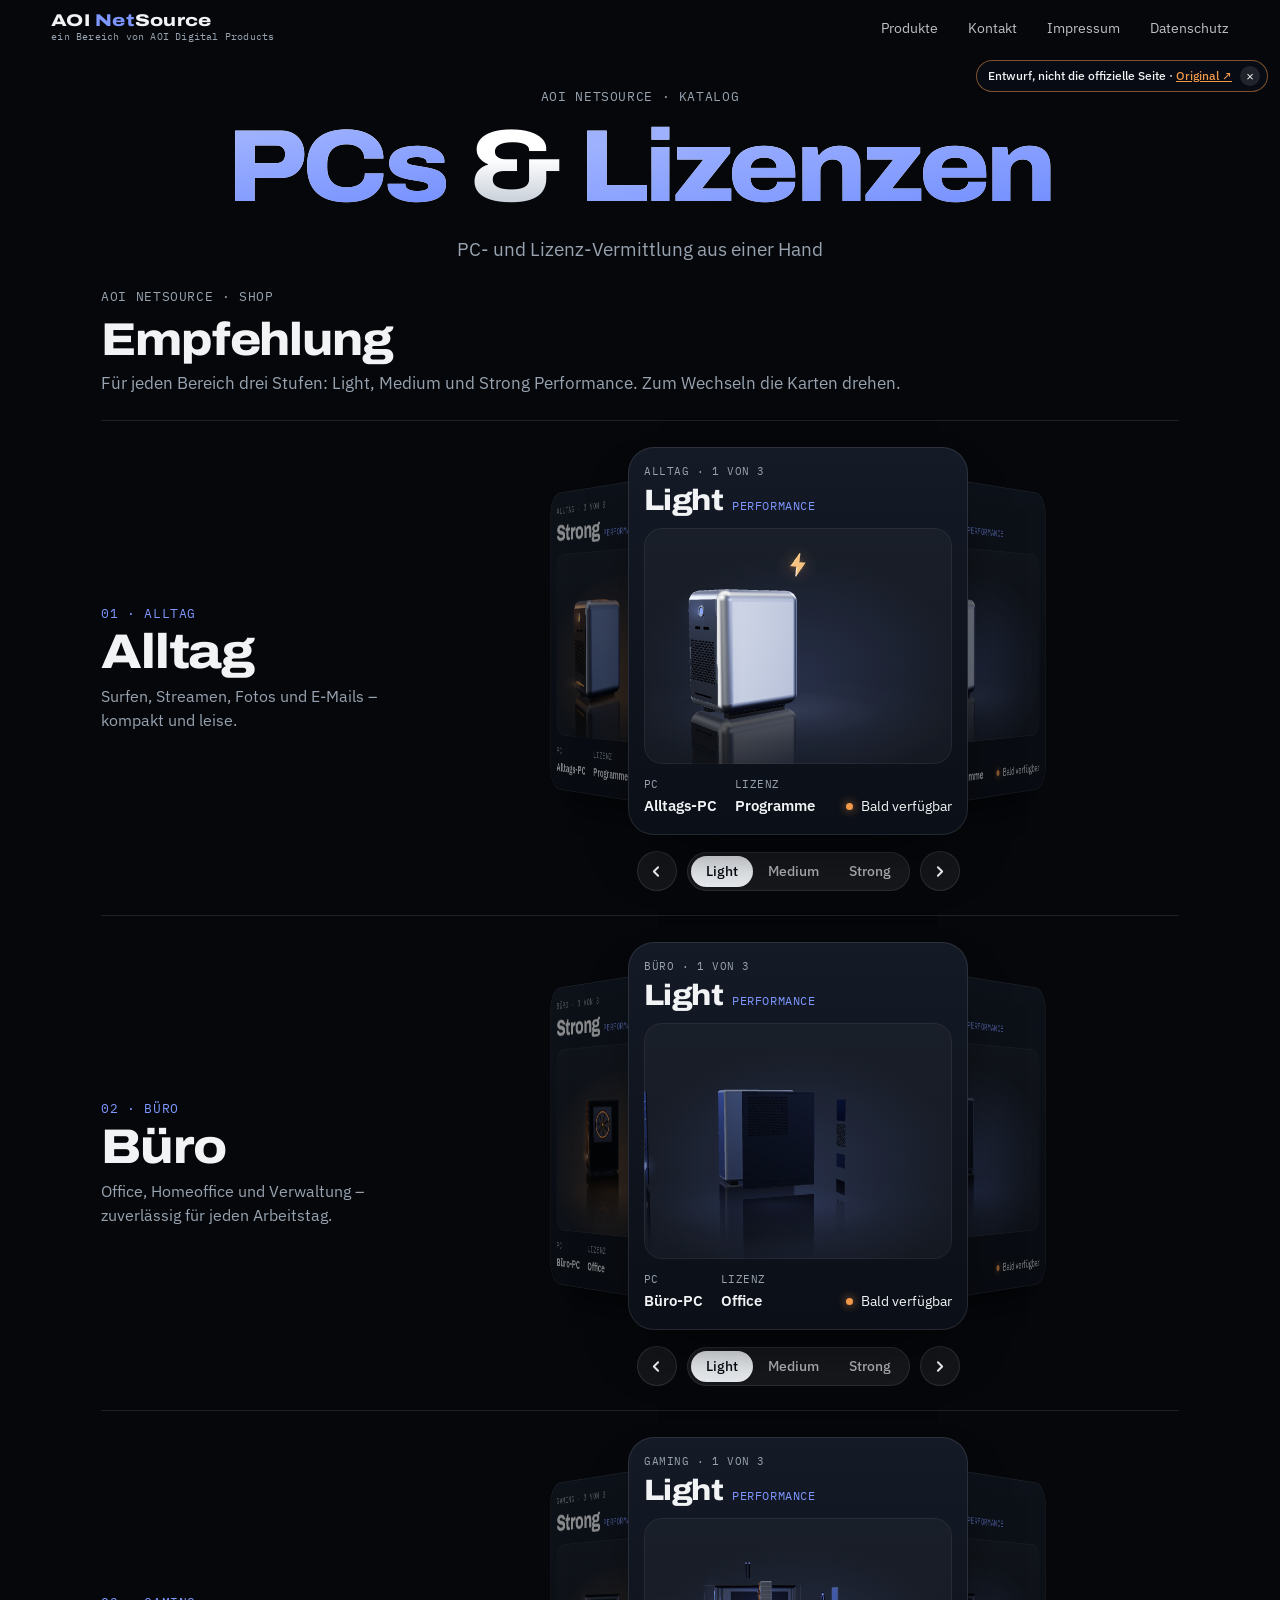
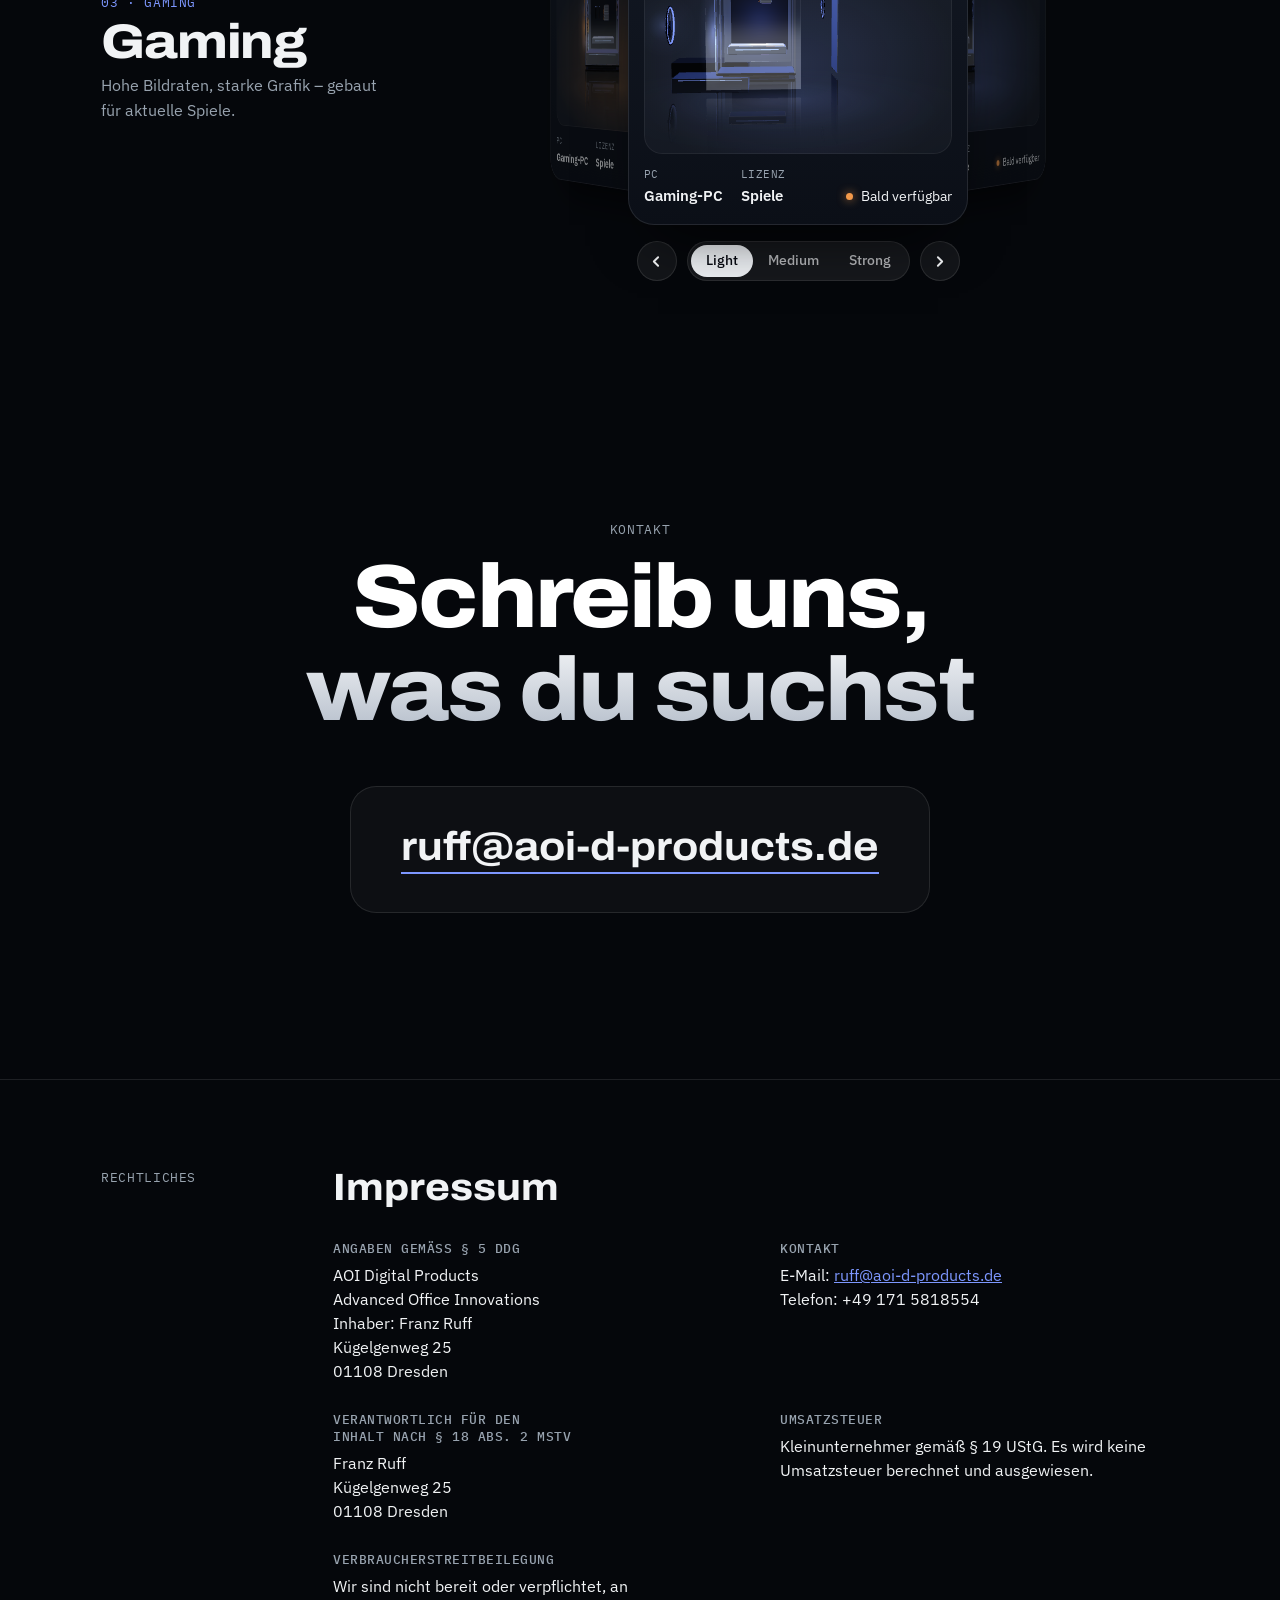
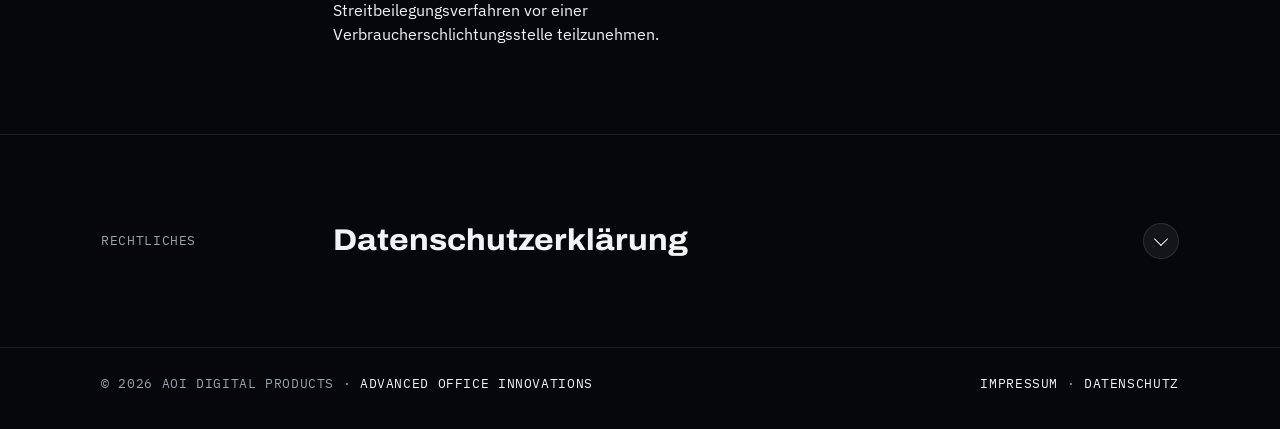
==== commit d456cdb5: "Zurück zum Aufbau des Originals, nur die Bilder sind 3D Beide Seiten stehen wieder wie im Original u" ====
--- a/aoi-netsource/index.html
+++ b/aoi-netsource/index.html
@@ -36,209 +36,161 @@
 </header>
 
 <main id="start">
-  <section class="mod hero" id="produkte" aria-label="Auswahl: Alltag, Büro und Gaming">
-    <div class="glow" aria-hidden="true"></div>
-    <canvas aria-hidden="true"></canvas>
+  <section id="produkte" aria-label="AOI NetSource Katalog">
     <div class="hero-copy load">
       <p class="mono kicker">AOI NetSource · Katalog</p>
       <h1><em>PCs</em> &amp; <em>Lizenzen</em></h1>
       <p class="slogan">PC- und Lizenz-Vermittlung aus einer Hand</p>
     </div>
-    <div class="row-labels">
-      <a href="#alltag"><b>Alltag</b><span>Alltags-PC + Lizenz Programme</span></a>
-      <a href="#buero"><b>Büro</b><span>Büro-PC + Lizenz Office</span></a>
-      <a href="#gaming"><b>Gaming</b><span>Gaming-PC + Lizenz Spiele</span></a>
-    </div>
   </section>
 
   <section class="sec shop" id="empfehlung" aria-labelledby="h-empf">
     <div class="wrap">
       <p class="mono" data-rv>AOI NetSource · Shop</p>
       <h2 class="sec-h" id="h-empf" data-rv style="margin-top:10px">Empfehlung</h2>
-      <p class="shop-sub" data-rv>Für jeden Bereich drei Stufen: Light, Medium und Strong Performance. Zieh an einem PC, um ihn zu drehen, oder wechsle unten die Stufe.</p>
+      <p class="shop-sub" data-rv>Für jeden Bereich drei Stufen: Light, Medium und Strong Performance. Zum Wechseln die Karten drehen.</p>
+
+      <div class="cat" id="alltag" data-rv>
+        <div class="cat-h">
+          <p class="port">01 · Alltag</p>
+          <h3>Alltag</h3>
+          <p class="cat-sub">Surfen, Streamen, Fotos und E-Mails – kompakt und leise.</p>
+        </div>
+        <div class="spin" data-spin>
+          <div class="spin-stage" tabindex="0" aria-roledescription="Karussell" aria-label="Alltag: Light, Medium und Strong Performance. Wischen oder Pfeiltasten zum Drehen.">
+          <article class="pc-card t1" aria-label="Alltag – Light Performance">
+            <p class="pc-kick">Alltag · 1 von 3</p>
+            <p class="pc-tier"><b>Light</b><span>Performance</span></p>
+            <div class="pc-art" aria-hidden="true">
+              <div class="pc-bolts"><svg viewBox="0 0 24 24" aria-hidden="true"><path d="M13.2 1.8 4.6 13.4h6.1l-1.3 8.8 8.9-12.1h-6.3z"/></svg></div>
+              <div class="pc-icons"><svg viewBox="0 0 64 64"><rect x="21" y="14" width="22" height="42" rx="3"/><circle class="fill" cx="32" cy="23" r="3"/><path d="M27 33 H29 M35 33 H37 M26 46 H38"/><path d="M25 56 V60 M39 56 V60"/></svg><svg viewBox="0 0 64 64"><rect x="6" y="14" width="46" height="40" rx="4"/><path d="M6 23 H52"/><circle class="fill" cx="12" cy="18.5" r="1.6"/><circle class="fill" cx="17" cy="18.5" r="1.6"/><path d="M14 32 H40 M14 39 H34 M14 46 H28"/><g class="badge"><circle cx="52" cy="12" r="7"/><path d="M48.5 12 L51 14.5 L55.5 9.5"/></g></svg></div>
+            </div>
+            <dl class="spec"><div><dt>PC</dt><dd>Alltags-PC</dd></div><div><dt>Lizenz</dt><dd>Programme</dd></div></dl>
+            <span class="soon"><i aria-hidden="true"></i>Bald verfügbar</span>
+          </article>
+          <article class="pc-card t2" aria-label="Alltag – Medium Performance">
+            <p class="pc-kick">Alltag · 2 von 3</p>
+            <p class="pc-tier"><b>Medium</b><span>Performance</span></p>
+            <div class="pc-art" aria-hidden="true">
+              <div class="pc-bolts"><svg viewBox="0 0 24 24" aria-hidden="true"><path d="M13.2 1.8 4.6 13.4h6.1l-1.3 8.8 8.9-12.1h-6.3z"/></svg><svg viewBox="0 0 24 24" aria-hidden="true"><path d="M13.2 1.8 4.6 13.4h6.1l-1.3 8.8 8.9-12.1h-6.3z"/></svg></div>
+              <div class="pc-icons"><svg viewBox="0 0 64 64"><rect x="21" y="14" width="22" height="42" rx="3"/><circle class="fill" cx="32" cy="23" r="3"/><path d="M27 33 H29 M35 33 H37 M26 46 H38"/><path d="M25 56 V60 M39 56 V60"/></svg><svg viewBox="0 0 64 64"><rect x="6" y="14" width="46" height="40" rx="4"/><path d="M6 23 H52"/><circle class="fill" cx="12" cy="18.5" r="1.6"/><circle class="fill" cx="17" cy="18.5" r="1.6"/><path d="M14 32 H40 M14 39 H34 M14 46 H28"/><g class="badge"><circle cx="52" cy="12" r="7"/><path d="M48.5 12 L51 14.5 L55.5 9.5"/></g></svg></div>
+            </div>
+            <dl class="spec"><div><dt>PC</dt><dd>Alltags-PC</dd></div><div><dt>Lizenz</dt><dd>Programme</dd></div></dl>
+            <span class="soon"><i aria-hidden="true"></i>Bald verfügbar</span>
+          </article>
+          <article class="pc-card t3" aria-label="Alltag – Strong Performance">
+            <p class="pc-kick">Alltag · 3 von 3</p>
+            <p class="pc-tier"><b>Strong</b><span>Performance</span></p>
+            <div class="pc-art" aria-hidden="true">
+              <div class="pc-bolts"><svg viewBox="0 0 24 24" aria-hidden="true"><path d="M13.2 1.8 4.6 13.4h6.1l-1.3 8.8 8.9-12.1h-6.3z"/></svg><svg viewBox="0 0 24 24" aria-hidden="true"><path d="M13.2 1.8 4.6 13.4h6.1l-1.3 8.8 8.9-12.1h-6.3z"/></svg><svg viewBox="0 0 24 24" aria-hidden="true"><path d="M13.2 1.8 4.6 13.4h6.1l-1.3 8.8 8.9-12.1h-6.3z"/></svg></div>
+              <div class="pc-icons"><svg viewBox="0 0 64 64"><rect x="21" y="14" width="22" height="42" rx="3"/><circle class="fill" cx="32" cy="23" r="3"/><path d="M27 33 H29 M35 33 H37 M26 46 H38"/><path d="M25 56 V60 M39 56 V60"/></svg><svg viewBox="0 0 64 64"><rect x="6" y="14" width="46" height="40" rx="4"/><path d="M6 23 H52"/><circle class="fill" cx="12" cy="18.5" r="1.6"/><circle class="fill" cx="17" cy="18.5" r="1.6"/><path d="M14 32 H40 M14 39 H34 M14 46 H28"/><g class="badge"><circle cx="52" cy="12" r="7"/><path d="M48.5 12 L51 14.5 L55.5 9.5"/></g></svg></div>
+            </div>
+            <dl class="spec"><div><dt>PC</dt><dd>Alltags-PC</dd></div><div><dt>Lizenz</dt><dd>Programme</dd></div></dl>
+            <span class="soon"><i aria-hidden="true"></i>Bald verfügbar</span>
+          </article>
+          </div>
+          <div class="spin-ctl">
+            <button class="spin-arrow" type="button" data-step="-1" aria-label="Vorherige Stufe"><svg viewBox="0 0 14 14" fill="none" stroke="currentColor" stroke-width="1.8" stroke-linecap="round" stroke-linejoin="round" aria-hidden="true"><path d="M8.5 3 4.5 7l4 4"/></svg></button>
+            <div class="spin-tabs" role="tablist" aria-label="Leistungsstufe"><button type="button" role="tab" aria-selected="true">Light</button><button type="button" role="tab" aria-selected="false">Medium</button><button type="button" role="tab" aria-selected="false">Strong</button></div>
+            <button class="spin-arrow" type="button" data-step="1" aria-label="Nächste Stufe"><svg viewBox="0 0 14 14" fill="none" stroke="currentColor" stroke-width="1.8" stroke-linecap="round" stroke-linejoin="round" aria-hidden="true"><path d="M5.5 3l4 4-4 4"/></svg></button>
+          </div>
+        </div>
+      </div>
+
+      <div class="cat" id="buero" data-rv>
+        <div class="cat-h">
+          <p class="port">02 · Büro</p>
+          <h3>Büro</h3>
+          <p class="cat-sub">Office, Homeoffice und Verwaltung – zuverlässig für jeden Arbeitstag.</p>
+        </div>
+        <div class="spin" data-spin>
+          <div class="spin-stage" tabindex="0" aria-roledescription="Karussell" aria-label="Büro: Light, Medium und Strong Performance. Wischen oder Pfeiltasten zum Drehen.">
+          <article class="pc-card t1" aria-label="Büro – Light Performance">
+            <p class="pc-kick">Büro · 1 von 3</p>
+            <p class="pc-tier"><b>Light</b><span>Performance</span></p>
+            <div class="pc-art" aria-hidden="true">
+              <div class="pc-bolts"><svg viewBox="0 0 24 24" aria-hidden="true"><path d="M13.2 1.8 4.6 13.4h6.1l-1.3 8.8 8.9-12.1h-6.3z"/></svg></div>
+              <div class="pc-icons"><svg viewBox="0 0 64 64"><rect x="20" y="4" width="26" height="54" rx="3"/><path d="M25 13 H41 M25 19 H41"/><path d="M25 27 H41" style="stroke-dasharray:2 3"/><circle class="fill" cx="33" cy="49" r="3.2"/><path d="M24 58 V61 M42 58 V61"/></svg><svg viewBox="0 0 64 64"><rect x="6" y="14" width="46" height="40" rx="4"/><path d="M6 23 H52 M20 23 V54 M36 23 V54 M6 33 H52 M6 43 H52"/><rect class="fill" x="38" y="35" width="12" height="6"/><g class="badge"><circle cx="52" cy="12" r="7"/><path d="M48.5 12 L51 14.5 L55.5 9.5"/></g></svg></div>
+            </div>
+            <dl class="spec"><div><dt>PC</dt><dd>Büro-PC</dd></div><div><dt>Lizenz</dt><dd>Office</dd></div></dl>
+            <span class="soon"><i aria-hidden="true"></i>Bald verfügbar</span>
+          </article>
+          <article class="pc-card t2" aria-label="Büro – Medium Performance">
+            <p class="pc-kick">Büro · 2 von 3</p>
+            <p class="pc-tier"><b>Medium</b><span>Performance</span></p>
+            <div class="pc-art" aria-hidden="true">
+              <div class="pc-bolts"><svg viewBox="0 0 24 24" aria-hidden="true"><path d="M13.2 1.8 4.6 13.4h6.1l-1.3 8.8 8.9-12.1h-6.3z"/></svg><svg viewBox="0 0 24 24" aria-hidden="true"><path d="M13.2 1.8 4.6 13.4h6.1l-1.3 8.8 8.9-12.1h-6.3z"/></svg></div>
+              <div class="pc-icons"><svg viewBox="0 0 64 64"><rect x="20" y="4" width="26" height="54" rx="3"/><path d="M25 13 H41 M25 19 H41"/><path d="M25 27 H41" style="stroke-dasharray:2 3"/><circle class="fill" cx="33" cy="49" r="3.2"/><path d="M24 58 V61 M42 58 V61"/></svg><svg viewBox="0 0 64 64"><rect x="6" y="14" width="46" height="40" rx="4"/><path d="M6 23 H52 M20 23 V54 M36 23 V54 M6 33 H52 M6 43 H52"/><rect class="fill" x="38" y="35" width="12" height="6"/><g class="badge"><circle cx="52" cy="12" r="7"/><path d="M48.5 12 L51 14.5 L55.5 9.5"/></g></svg></div>
+            </div>
+            <dl class="spec"><div><dt>PC</dt><dd>Büro-PC</dd></div><div><dt>Lizenz</dt><dd>Office</dd></div></dl>
+            <span class="soon"><i aria-hidden="true"></i>Bald verfügbar</span>
+          </article>
+          <article class="pc-card t3" aria-label="Büro – Strong Performance">
+            <p class="pc-kick">Büro · 3 von 3</p>
+            <p class="pc-tier"><b>Strong</b><span>Performance</span></p>
+            <div class="pc-art" aria-hidden="true">
+              <div class="pc-bolts"><svg viewBox="0 0 24 24" aria-hidden="true"><path d="M13.2 1.8 4.6 13.4h6.1l-1.3 8.8 8.9-12.1h-6.3z"/></svg><svg viewBox="0 0 24 24" aria-hidden="true"><path d="M13.2 1.8 4.6 13.4h6.1l-1.3 8.8 8.9-12.1h-6.3z"/></svg><svg viewBox="0 0 24 24" aria-hidden="true"><path d="M13.2 1.8 4.6 13.4h6.1l-1.3 8.8 8.9-12.1h-6.3z"/></svg></div>
+              <div class="pc-icons"><svg viewBox="0 0 64 64"><rect x="20" y="4" width="26" height="54" rx="3"/><path d="M25 13 H41 M25 19 H41"/><path d="M25 27 H41" style="stroke-dasharray:2 3"/><circle class="fill" cx="33" cy="49" r="3.2"/><path d="M24 58 V61 M42 58 V61"/></svg><svg viewBox="0 0 64 64"><rect x="6" y="14" width="46" height="40" rx="4"/><path d="M6 23 H52 M20 23 V54 M36 23 V54 M6 33 H52 M6 43 H52"/><rect class="fill" x="38" y="35" width="12" height="6"/><g class="badge"><circle cx="52" cy="12" r="7"/><path d="M48.5 12 L51 14.5 L55.5 9.5"/></g></svg></div>
+            </div>
+            <dl class="spec"><div><dt>PC</dt><dd>Büro-PC</dd></div><div><dt>Lizenz</dt><dd>Office</dd></div></dl>
+            <span class="soon"><i aria-hidden="true"></i>Bald verfügbar</span>
+          </article>
+          </div>
+          <div class="spin-ctl">
+            <button class="spin-arrow" type="button" data-step="-1" aria-label="Vorherige Stufe"><svg viewBox="0 0 14 14" fill="none" stroke="currentColor" stroke-width="1.8" stroke-linecap="round" stroke-linejoin="round" aria-hidden="true"><path d="M8.5 3 4.5 7l4 4"/></svg></button>
+            <div class="spin-tabs" role="tablist" aria-label="Leistungsstufe"><button type="button" role="tab" aria-selected="true">Light</button><button type="button" role="tab" aria-selected="false">Medium</button><button type="button" role="tab" aria-selected="false">Strong</button></div>
+            <button class="spin-arrow" type="button" data-step="1" aria-label="Nächste Stufe"><svg viewBox="0 0 14 14" fill="none" stroke="currentColor" stroke-width="1.8" stroke-linecap="round" stroke-linejoin="round" aria-hidden="true"><path d="M5.5 3l4 4-4 4"/></svg></button>
+          </div>
+        </div>
+      </div>
+
+      <div class="cat" id="gaming" data-rv>
+        <div class="cat-h">
+          <p class="port">03 · Gaming</p>
+          <h3>Gaming</h3>
+          <p class="cat-sub">Hohe Bildraten, starke Grafik – gebaut für aktuelle Spiele.</p>
+        </div>
+        <div class="spin" data-spin>
+          <div class="spin-stage" tabindex="0" aria-roledescription="Karussell" aria-label="Gaming: Light, Medium und Strong Performance. Wischen oder Pfeiltasten zum Drehen.">
+          <article class="pc-card t1" aria-label="Gaming – Light Performance">
+            <p class="pc-kick">Gaming · 1 von 3</p>
+            <p class="pc-tier"><b>Light</b><span>Performance</span></p>
+            <div class="pc-art" aria-hidden="true">
+              <div class="pc-bolts"><svg viewBox="0 0 24 24" aria-hidden="true"><path d="M13.2 1.8 4.6 13.4h6.1l-1.3 8.8 8.9-12.1h-6.3z"/></svg></div>
+              <div class="pc-icons"><svg viewBox="0 0 64 64"><rect x="12" y="4" width="40" height="54" rx="3"/><rect x="16" y="8" width="24" height="46" rx="1.5"/><circle class="accent" cx="28" cy="20" r="7"/><circle class="accent" cx="28" cy="41" r="7"/><circle class="fill" cx="28" cy="20" r="2"/><circle class="fill" cx="28" cy="41" r="2"/><path class="rgb" d="M46 9 V53"/><path d="M18 58 V61 M46 58 V61"/></svg><svg viewBox="0 0 64 64"><path d="M18 22 H46 C54 22 59 30 59 39 C59 47 52 51 47 46 L42 41 H22 L17 46 C12 51 5 47 5 39 C5 30 10 22 18 22 Z"/><path d="M17 29 V39 M12 34 H22"/><circle class="fill" cx="43" cy="31" r="2.6"/><circle class="fill" cx="49" cy="36" r="2.6"/><g class="badge"><circle cx="52" cy="10" r="7"/><path d="M48.5 10 L51 12.5 L55.5 7.5"/></g></svg></div>
+            </div>
+            <dl class="spec"><div><dt>PC</dt><dd>Gaming-PC</dd></div><div><dt>Lizenz</dt><dd>Spiele</dd></div></dl>
+            <span class="soon"><i aria-hidden="true"></i>Bald verfügbar</span>
+          </article>
+          <article class="pc-card t2" aria-label="Gaming – Medium Performance">
+            <p class="pc-kick">Gaming · 2 von 3</p>
+            <p class="pc-tier"><b>Medium</b><span>Performance</span></p>
+            <div class="pc-art" aria-hidden="true">
+              <div class="pc-bolts"><svg viewBox="0 0 24 24" aria-hidden="true"><path d="M13.2 1.8 4.6 13.4h6.1l-1.3 8.8 8.9-12.1h-6.3z"/></svg><svg viewBox="0 0 24 24" aria-hidden="true"><path d="M13.2 1.8 4.6 13.4h6.1l-1.3 8.8 8.9-12.1h-6.3z"/></svg></div>
+              <div class="pc-icons"><svg viewBox="0 0 64 64"><rect x="12" y="4" width="40" height="54" rx="3"/><rect x="16" y="8" width="24" height="46" rx="1.5"/><circle class="accent" cx="28" cy="20" r="7"/><circle class="accent" cx="28" cy="41" r="7"/><circle class="fill" cx="28" cy="20" r="2"/><circle class="fill" cx="28" cy="41" r="2"/><path class="rgb" d="M46 9 V53"/><path d="M18 58 V61 M46 58 V61"/></svg><svg viewBox="0 0 64 64"><path d="M18 22 H46 C54 22 59 30 59 39 C59 47 52 51 47 46 L42 41 H22 L17 46 C12 51 5 47 5 39 C5 30 10 22 18 22 Z"/><path d="M17 29 V39 M12 34 H22"/><circle class="fill" cx="43" cy="31" r="2.6"/><circle class="fill" cx="49" cy="36" r="2.6"/><g class="badge"><circle cx="52" cy="10" r="7"/><path d="M48.5 10 L51 12.5 L55.5 7.5"/></g></svg></div>
+            </div>
+            <dl class="spec"><div><dt>PC</dt><dd>Gaming-PC</dd></div><div><dt>Lizenz</dt><dd>Spiele</dd></div></dl>
+            <span class="soon"><i aria-hidden="true"></i>Bald verfügbar</span>
+          </article>
+          <article class="pc-card t3" aria-label="Gaming – Strong Performance">
+            <p class="pc-kick">Gaming · 3 von 3</p>
+            <p class="pc-tier"><b>Strong</b><span>Performance</span></p>
+            <div class="pc-art" aria-hidden="true">
+              <div class="pc-bolts"><svg viewBox="0 0 24 24" aria-hidden="true"><path d="M13.2 1.8 4.6 13.4h6.1l-1.3 8.8 8.9-12.1h-6.3z"/></svg><svg viewBox="0 0 24 24" aria-hidden="true"><path d="M13.2 1.8 4.6 13.4h6.1l-1.3 8.8 8.9-12.1h-6.3z"/></svg><svg viewBox="0 0 24 24" aria-hidden="true"><path d="M13.2 1.8 4.6 13.4h6.1l-1.3 8.8 8.9-12.1h-6.3z"/></svg></div>
+              <div class="pc-icons"><svg viewBox="0 0 64 64"><rect x="12" y="4" width="40" height="54" rx="3"/><rect x="16" y="8" width="24" height="46" rx="1.5"/><circle class="accent" cx="28" cy="20" r="7"/><circle class="accent" cx="28" cy="41" r="7"/><circle class="fill" cx="28" cy="20" r="2"/><circle class="fill" cx="28" cy="41" r="2"/><path class="rgb" d="M46 9 V53"/><path d="M18 58 V61 M46 58 V61"/></svg><svg viewBox="0 0 64 64"><path d="M18 22 H46 C54 22 59 30 59 39 C59 47 52 51 47 46 L42 41 H22 L17 46 C12 51 5 47 5 39 C5 30 10 22 18 22 Z"/><path d="M17 29 V39 M12 34 H22"/><circle class="fill" cx="43" cy="31" r="2.6"/><circle class="fill" cx="49" cy="36" r="2.6"/><g class="badge"><circle cx="52" cy="10" r="7"/><path d="M48.5 10 L51 12.5 L55.5 7.5"/></g></svg></div>
+            </div>
+            <dl class="spec"><div><dt>PC</dt><dd>Gaming-PC</dd></div><div><dt>Lizenz</dt><dd>Spiele</dd></div></dl>
+            <span class="soon"><i aria-hidden="true"></i>Bald verfügbar</span>
+          </article>
+          </div>
+          <div class="spin-ctl">
+            <button class="spin-arrow" type="button" data-step="-1" aria-label="Vorherige Stufe"><svg viewBox="0 0 14 14" fill="none" stroke="currentColor" stroke-width="1.8" stroke-linecap="round" stroke-linejoin="round" aria-hidden="true"><path d="M8.5 3 4.5 7l4 4"/></svg></button>
+            <div class="spin-tabs" role="tablist" aria-label="Leistungsstufe"><button type="button" role="tab" aria-selected="true">Light</button><button type="button" role="tab" aria-selected="false">Medium</button><button type="button" role="tab" aria-selected="false">Strong</button></div>
+            <button class="spin-arrow" type="button" data-step="1" aria-label="Nächste Stufe"><svg viewBox="0 0 14 14" fill="none" stroke="currentColor" stroke-width="1.8" stroke-linecap="round" stroke-linejoin="round" aria-hidden="true"><path d="M5.5 3l4 4-4 4"/></svg></button>
+          </div>
+        </div>
+      </div>
     </div>
-  </section>
-
-  <section class="cat" id="alltag" aria-labelledby="h-alltag">
-    <div class="mod cat-view">
-      <div class="glow" aria-hidden="true"></div>
-      <div class="words" aria-hidden="true"></div>
-      <canvas tabindex="0" role="img" aria-label="Alltag: 3D-Modell. Ziehen dreht den PC, Pfeiltasten wechseln die Stufe."></canvas>
-    </div>
-    <div class="cat-foot">
-      <header class="cat-h">
-        <p class="port">01 · Alltag</p>
-        <h3 id="h-alltag">Alltag</h3>
-        <p class="cat-sub">Surfen, Streamen, Fotos und E-Mails – kompakt und leise.</p>
-      </header>
-      <div class="spin-ctl">
-        <button class="spin-arrow" type="button" data-step="-1" aria-label="Vorherige Stufe"><svg viewBox="0 0 14 14" fill="none" stroke="currentColor" stroke-width="1.8" stroke-linecap="round" stroke-linejoin="round" aria-hidden="true"><path d="M8.5 3 4.5 7l4 4"/></svg></button>
-        <div class="spin-tabs" role="tablist" aria-label="Leistungsstufe"><span class="thumb" aria-hidden="true"></span><button type="button" role="tab" aria-selected="true">Light</button><button type="button" role="tab" aria-selected="false">Medium</button><button type="button" role="tab" aria-selected="false">Strong</button></div>
-        <button class="spin-arrow" type="button" data-step="1" aria-label="Nächste Stufe"><svg viewBox="0 0 14 14" fill="none" stroke="currentColor" stroke-width="1.8" stroke-linecap="round" stroke-linejoin="round" aria-hidden="true"><path d="M5.5 3l4 4-4 4"/></svg></button>
-      </div>
-      <div class="tiers">
-          <article class="pc-card t1" aria-label="Alltag – Light Performance">
-          <p class="pc-kick">Alltag · 1 von 3</p>
-          <p class="pc-tier"><b>Light</b><span>Performance</span></p>
-          <div class="pc-art" aria-hidden="true">
-          <div class="pc-bolts"><svg viewBox="0 0 24 24" aria-hidden="true"><path d="M13.2 1.8 4.6 13.4h6.1l-1.3 8.8 8.9-12.1h-6.3z"/></svg></div>
-          <div class="pc-icons"><svg viewBox="0 0 64 64"><rect x="21" y="14" width="22" height="42" rx="3"/><circle class="fill" cx="32" cy="23" r="3"/><path d="M27 33 H29 M35 33 H37 M26 46 H38"/><path d="M25 56 V60 M39 56 V60"/></svg><svg viewBox="0 0 64 64"><rect x="6" y="14" width="46" height="40" rx="4"/><path d="M6 23 H52"/><circle class="fill" cx="12" cy="18.5" r="1.6"/><circle class="fill" cx="17" cy="18.5" r="1.6"/><path d="M14 32 H40 M14 39 H34 M14 46 H28"/><g class="badge"><circle cx="52" cy="12" r="7"/><path d="M48.5 12 L51 14.5 L55.5 9.5"/></g></svg></div>
-          </div>
-          <dl class="spec"><div><dt>PC</dt><dd>Alltags-PC</dd></div><div><dt>Lizenz</dt><dd>Programme</dd></div></dl>
-          <span class="soon"><i aria-hidden="true"></i>Bald verfügbar</span>
-          </article>
-          <article class="pc-card t2" aria-label="Alltag – Medium Performance">
-          <p class="pc-kick">Alltag · 2 von 3</p>
-          <p class="pc-tier"><b>Medium</b><span>Performance</span></p>
-          <div class="pc-art" aria-hidden="true">
-          <div class="pc-bolts"><svg viewBox="0 0 24 24" aria-hidden="true"><path d="M13.2 1.8 4.6 13.4h6.1l-1.3 8.8 8.9-12.1h-6.3z"/></svg><svg viewBox="0 0 24 24" aria-hidden="true"><path d="M13.2 1.8 4.6 13.4h6.1l-1.3 8.8 8.9-12.1h-6.3z"/></svg></div>
-          <div class="pc-icons"><svg viewBox="0 0 64 64"><rect x="21" y="14" width="22" height="42" rx="3"/><circle class="fill" cx="32" cy="23" r="3"/><path d="M27 33 H29 M35 33 H37 M26 46 H38"/><path d="M25 56 V60 M39 56 V60"/></svg><svg viewBox="0 0 64 64"><rect x="6" y="14" width="46" height="40" rx="4"/><path d="M6 23 H52"/><circle class="fill" cx="12" cy="18.5" r="1.6"/><circle class="fill" cx="17" cy="18.5" r="1.6"/><path d="M14 32 H40 M14 39 H34 M14 46 H28"/><g class="badge"><circle cx="52" cy="12" r="7"/><path d="M48.5 12 L51 14.5 L55.5 9.5"/></g></svg></div>
-          </div>
-          <dl class="spec"><div><dt>PC</dt><dd>Alltags-PC</dd></div><div><dt>Lizenz</dt><dd>Programme</dd></div></dl>
-          <span class="soon"><i aria-hidden="true"></i>Bald verfügbar</span>
-          </article>
-          <article class="pc-card t3" aria-label="Alltag – Strong Performance">
-          <p class="pc-kick">Alltag · 3 von 3</p>
-          <p class="pc-tier"><b>Strong</b><span>Performance</span></p>
-          <div class="pc-art" aria-hidden="true">
-          <div class="pc-bolts"><svg viewBox="0 0 24 24" aria-hidden="true"><path d="M13.2 1.8 4.6 13.4h6.1l-1.3 8.8 8.9-12.1h-6.3z"/></svg><svg viewBox="0 0 24 24" aria-hidden="true"><path d="M13.2 1.8 4.6 13.4h6.1l-1.3 8.8 8.9-12.1h-6.3z"/></svg><svg viewBox="0 0 24 24" aria-hidden="true"><path d="M13.2 1.8 4.6 13.4h6.1l-1.3 8.8 8.9-12.1h-6.3z"/></svg></div>
-          <div class="pc-icons"><svg viewBox="0 0 64 64"><rect x="21" y="14" width="22" height="42" rx="3"/><circle class="fill" cx="32" cy="23" r="3"/><path d="M27 33 H29 M35 33 H37 M26 46 H38"/><path d="M25 56 V60 M39 56 V60"/></svg><svg viewBox="0 0 64 64"><rect x="6" y="14" width="46" height="40" rx="4"/><path d="M6 23 H52"/><circle class="fill" cx="12" cy="18.5" r="1.6"/><circle class="fill" cx="17" cy="18.5" r="1.6"/><path d="M14 32 H40 M14 39 H34 M14 46 H28"/><g class="badge"><circle cx="52" cy="12" r="7"/><path d="M48.5 12 L51 14.5 L55.5 9.5"/></g></svg></div>
-          </div>
-          <dl class="spec"><div><dt>PC</dt><dd>Alltags-PC</dd></div><div><dt>Lizenz</dt><dd>Programme</dd></div></dl>
-          <span class="soon"><i aria-hidden="true"></i>Bald verfügbar</span>
-          </article>
-      </div>
-    </div>
-  </section>
-
-  <section class="cat" id="buero" aria-labelledby="h-buero">
-    <div class="mod cat-view">
-      <div class="glow" aria-hidden="true"></div>
-      <div class="words" aria-hidden="true"></div>
-      <canvas tabindex="0" role="img" aria-label="Büro: 3D-Modell. Ziehen dreht den PC, Pfeiltasten wechseln die Stufe."></canvas>
-    </div>
-    <div class="cat-foot">
-      <header class="cat-h">
-        <p class="port">02 · Büro</p>
-        <h3 id="h-buero">Büro</h3>
-        <p class="cat-sub">Office, Homeoffice und Verwaltung – zuverlässig für jeden Arbeitstag.</p>
-      </header>
-      <div class="spin-ctl">
-        <button class="spin-arrow" type="button" data-step="-1" aria-label="Vorherige Stufe"><svg viewBox="0 0 14 14" fill="none" stroke="currentColor" stroke-width="1.8" stroke-linecap="round" stroke-linejoin="round" aria-hidden="true"><path d="M8.5 3 4.5 7l4 4"/></svg></button>
-        <div class="spin-tabs" role="tablist" aria-label="Leistungsstufe"><span class="thumb" aria-hidden="true"></span><button type="button" role="tab" aria-selected="true">Light</button><button type="button" role="tab" aria-selected="false">Medium</button><button type="button" role="tab" aria-selected="false">Strong</button></div>
-        <button class="spin-arrow" type="button" data-step="1" aria-label="Nächste Stufe"><svg viewBox="0 0 14 14" fill="none" stroke="currentColor" stroke-width="1.8" stroke-linecap="round" stroke-linejoin="round" aria-hidden="true"><path d="M5.5 3l4 4-4 4"/></svg></button>
-      </div>
-      <div class="tiers">
-          <article class="pc-card t1" aria-label="Büro – Light Performance">
-          <p class="pc-kick">Büro · 1 von 3</p>
-          <p class="pc-tier"><b>Light</b><span>Performance</span></p>
-          <div class="pc-art" aria-hidden="true">
-          <div class="pc-bolts"><svg viewBox="0 0 24 24" aria-hidden="true"><path d="M13.2 1.8 4.6 13.4h6.1l-1.3 8.8 8.9-12.1h-6.3z"/></svg></div>
-          <div class="pc-icons"><svg viewBox="0 0 64 64"><rect x="20" y="4" width="26" height="54" rx="3"/><path d="M25 13 H41 M25 19 H41"/><path d="M25 27 H41" style="stroke-dasharray:2 3"/><circle class="fill" cx="33" cy="49" r="3.2"/><path d="M24 58 V61 M42 58 V61"/></svg><svg viewBox="0 0 64 64"><rect x="6" y="14" width="46" height="40" rx="4"/><path d="M6 23 H52 M20 23 V54 M36 23 V54 M6 33 H52 M6 43 H52"/><rect class="fill" x="38" y="35" width="12" height="6"/><g class="badge"><circle cx="52" cy="12" r="7"/><path d="M48.5 12 L51 14.5 L55.5 9.5"/></g></svg></div>
-          </div>
-          <dl class="spec"><div><dt>PC</dt><dd>Büro-PC</dd></div><div><dt>Lizenz</dt><dd>Office</dd></div></dl>
-          <span class="soon"><i aria-hidden="true"></i>Bald verfügbar</span>
-          </article>
-          <article class="pc-card t2" aria-label="Büro – Medium Performance">
-          <p class="pc-kick">Büro · 2 von 3</p>
-          <p class="pc-tier"><b>Medium</b><span>Performance</span></p>
-          <div class="pc-art" aria-hidden="true">
-          <div class="pc-bolts"><svg viewBox="0 0 24 24" aria-hidden="true"><path d="M13.2 1.8 4.6 13.4h6.1l-1.3 8.8 8.9-12.1h-6.3z"/></svg><svg viewBox="0 0 24 24" aria-hidden="true"><path d="M13.2 1.8 4.6 13.4h6.1l-1.3 8.8 8.9-12.1h-6.3z"/></svg></div>
-          <div class="pc-icons"><svg viewBox="0 0 64 64"><rect x="20" y="4" width="26" height="54" rx="3"/><path d="M25 13 H41 M25 19 H41"/><path d="M25 27 H41" style="stroke-dasharray:2 3"/><circle class="fill" cx="33" cy="49" r="3.2"/><path d="M24 58 V61 M42 58 V61"/></svg><svg viewBox="0 0 64 64"><rect x="6" y="14" width="46" height="40" rx="4"/><path d="M6 23 H52 M20 23 V54 M36 23 V54 M6 33 H52 M6 43 H52"/><rect class="fill" x="38" y="35" width="12" height="6"/><g class="badge"><circle cx="52" cy="12" r="7"/><path d="M48.5 12 L51 14.5 L55.5 9.5"/></g></svg></div>
-          </div>
-          <dl class="spec"><div><dt>PC</dt><dd>Büro-PC</dd></div><div><dt>Lizenz</dt><dd>Office</dd></div></dl>
-          <span class="soon"><i aria-hidden="true"></i>Bald verfügbar</span>
-          </article>
-          <article class="pc-card t3" aria-label="Büro – Strong Performance">
-          <p class="pc-kick">Büro · 3 von 3</p>
-          <p class="pc-tier"><b>Strong</b><span>Performance</span></p>
-          <div class="pc-art" aria-hidden="true">
-          <div class="pc-bolts"><svg viewBox="0 0 24 24" aria-hidden="true"><path d="M13.2 1.8 4.6 13.4h6.1l-1.3 8.8 8.9-12.1h-6.3z"/></svg><svg viewBox="0 0 24 24" aria-hidden="true"><path d="M13.2 1.8 4.6 13.4h6.1l-1.3 8.8 8.9-12.1h-6.3z"/></svg><svg viewBox="0 0 24 24" aria-hidden="true"><path d="M13.2 1.8 4.6 13.4h6.1l-1.3 8.8 8.9-12.1h-6.3z"/></svg></div>
-          <div class="pc-icons"><svg viewBox="0 0 64 64"><rect x="20" y="4" width="26" height="54" rx="3"/><path d="M25 13 H41 M25 19 H41"/><path d="M25 27 H41" style="stroke-dasharray:2 3"/><circle class="fill" cx="33" cy="49" r="3.2"/><path d="M24 58 V61 M42 58 V61"/></svg><svg viewBox="0 0 64 64"><rect x="6" y="14" width="46" height="40" rx="4"/><path d="M6 23 H52 M20 23 V54 M36 23 V54 M6 33 H52 M6 43 H52"/><rect class="fill" x="38" y="35" width="12" height="6"/><g class="badge"><circle cx="52" cy="12" r="7"/><path d="M48.5 12 L51 14.5 L55.5 9.5"/></g></svg></div>
-          </div>
-          <dl class="spec"><div><dt>PC</dt><dd>Büro-PC</dd></div><div><dt>Lizenz</dt><dd>Office</dd></div></dl>
-          <span class="soon"><i aria-hidden="true"></i>Bald verfügbar</span>
-          </article>
-      </div>
-    </div>
-  </section>
-
-  <section class="cat" id="gaming" aria-labelledby="h-gaming">
-    <div class="mod cat-view">
-      <div class="glow" aria-hidden="true"></div>
-      <div class="words" aria-hidden="true"></div>
-      <canvas tabindex="0" role="img" aria-label="Gaming: 3D-Modell. Ziehen dreht den PC, Pfeiltasten wechseln die Stufe."></canvas>
-    </div>
-    <div class="cat-foot">
-      <header class="cat-h">
-        <p class="port">03 · Gaming</p>
-        <h3 id="h-gaming">Gaming</h3>
-        <p class="cat-sub">Hohe Bildraten, starke Grafik – gebaut für aktuelle Spiele.</p>
-      </header>
-      <div class="spin-ctl">
-        <button class="spin-arrow" type="button" data-step="-1" aria-label="Vorherige Stufe"><svg viewBox="0 0 14 14" fill="none" stroke="currentColor" stroke-width="1.8" stroke-linecap="round" stroke-linejoin="round" aria-hidden="true"><path d="M8.5 3 4.5 7l4 4"/></svg></button>
-        <div class="spin-tabs" role="tablist" aria-label="Leistungsstufe"><span class="thumb" aria-hidden="true"></span><button type="button" role="tab" aria-selected="true">Light</button><button type="button" role="tab" aria-selected="false">Medium</button><button type="button" role="tab" aria-selected="false">Strong</button></div>
-        <button class="spin-arrow" type="button" data-step="1" aria-label="Nächste Stufe"><svg viewBox="0 0 14 14" fill="none" stroke="currentColor" stroke-width="1.8" stroke-linecap="round" stroke-linejoin="round" aria-hidden="true"><path d="M5.5 3l4 4-4 4"/></svg></button>
-      </div>
-      <div class="tiers">
-          <article class="pc-card t1" aria-label="Gaming – Light Performance">
-          <p class="pc-kick">Gaming · 1 von 3</p>
-          <p class="pc-tier"><b>Light</b><span>Performance</span></p>
-          <div class="pc-art" aria-hidden="true">
-          <div class="pc-bolts"><svg viewBox="0 0 24 24" aria-hidden="true"><path d="M13.2 1.8 4.6 13.4h6.1l-1.3 8.8 8.9-12.1h-6.3z"/></svg></div>
-          <div class="pc-icons"><svg viewBox="0 0 64 64"><rect x="12" y="4" width="40" height="54" rx="3"/><rect x="16" y="8" width="24" height="46" rx="1.5"/><circle class="accent" cx="28" cy="20" r="7"/><circle class="accent" cx="28" cy="41" r="7"/><circle class="fill" cx="28" cy="20" r="2"/><circle class="fill" cx="28" cy="41" r="2"/><path class="rgb" d="M46 9 V53"/><path d="M18 58 V61 M46 58 V61"/></svg><svg viewBox="0 0 64 64"><path d="M18 22 H46 C54 22 59 30 59 39 C59 47 52 51 47 46 L42 41 H22 L17 46 C12 51 5 47 5 39 C5 30 10 22 18 22 Z"/><path d="M17 29 V39 M12 34 H22"/><circle class="fill" cx="43" cy="31" r="2.6"/><circle class="fill" cx="49" cy="36" r="2.6"/><g class="badge"><circle cx="52" cy="10" r="7"/><path d="M48.5 10 L51 12.5 L55.5 7.5"/></g></svg></div>
-          </div>
-          <dl class="spec"><div><dt>PC</dt><dd>Gaming-PC</dd></div><div><dt>Lizenz</dt><dd>Spiele</dd></div></dl>
-          <span class="soon"><i aria-hidden="true"></i>Bald verfügbar</span>
-          </article>
-          <article class="pc-card t2" aria-label="Gaming – Medium Performance">
-          <p class="pc-kick">Gaming · 2 von 3</p>
-          <p class="pc-tier"><b>Medium</b><span>Performance</span></p>
-          <div class="pc-art" aria-hidden="true">
-          <div class="pc-bolts"><svg viewBox="0 0 24 24" aria-hidden="true"><path d="M13.2 1.8 4.6 13.4h6.1l-1.3 8.8 8.9-12.1h-6.3z"/></svg><svg viewBox="0 0 24 24" aria-hidden="true"><path d="M13.2 1.8 4.6 13.4h6.1l-1.3 8.8 8.9-12.1h-6.3z"/></svg></div>
-          <div class="pc-icons"><svg viewBox="0 0 64 64"><rect x="12" y="4" width="40" height="54" rx="3"/><rect x="16" y="8" width="24" height="46" rx="1.5"/><circle class="accent" cx="28" cy="20" r="7"/><circle class="accent" cx="28" cy="41" r="7"/><circle class="fill" cx="28" cy="20" r="2"/><circle class="fill" cx="28" cy="41" r="2"/><path class="rgb" d="M46 9 V53"/><path d="M18 58 V61 M46 58 V61"/></svg><svg viewBox="0 0 64 64"><path d="M18 22 H46 C54 22 59 30 59 39 C59 47 52 51 47 46 L42 41 H22 L17 46 C12 51 5 47 5 39 C5 30 10 22 18 22 Z"/><path d="M17 29 V39 M12 34 H22"/><circle class="fill" cx="43" cy="31" r="2.6"/><circle class="fill" cx="49" cy="36" r="2.6"/><g class="badge"><circle cx="52" cy="10" r="7"/><path d="M48.5 10 L51 12.5 L55.5 7.5"/></g></svg></div>
-          </div>
-          <dl class="spec"><div><dt>PC</dt><dd>Gaming-PC</dd></div><div><dt>Lizenz</dt><dd>Spiele</dd></div></dl>
-          <span class="soon"><i aria-hidden="true"></i>Bald verfügbar</span>
-          </article>
-          <article class="pc-card t3" aria-label="Gaming – Strong Performance">
-          <p class="pc-kick">Gaming · 3 von 3</p>
-          <p class="pc-tier"><b>Strong</b><span>Performance</span></p>
-          <div class="pc-art" aria-hidden="true">
-          <div class="pc-bolts"><svg viewBox="0 0 24 24" aria-hidden="true"><path d="M13.2 1.8 4.6 13.4h6.1l-1.3 8.8 8.9-12.1h-6.3z"/></svg><svg viewBox="0 0 24 24" aria-hidden="true"><path d="M13.2 1.8 4.6 13.4h6.1l-1.3 8.8 8.9-12.1h-6.3z"/></svg><svg viewBox="0 0 24 24" aria-hidden="true"><path d="M13.2 1.8 4.6 13.4h6.1l-1.3 8.8 8.9-12.1h-6.3z"/></svg></div>
-          <div class="pc-icons"><svg viewBox="0 0 64 64"><rect x="12" y="4" width="40" height="54" rx="3"/><rect x="16" y="8" width="24" height="46" rx="1.5"/><circle class="accent" cx="28" cy="20" r="7"/><circle class="accent" cx="28" cy="41" r="7"/><circle class="fill" cx="28" cy="20" r="2"/><circle class="fill" cx="28" cy="41" r="2"/><path class="rgb" d="M46 9 V53"/><path d="M18 58 V61 M46 58 V61"/></svg><svg viewBox="0 0 64 64"><path d="M18 22 H46 C54 22 59 30 59 39 C59 47 52 51 47 46 L42 41 H22 L17 46 C12 51 5 47 5 39 C5 30 10 22 18 22 Z"/><path d="M17 29 V39 M12 34 H22"/><circle class="fill" cx="43" cy="31" r="2.6"/><circle class="fill" cx="49" cy="36" r="2.6"/><g class="badge"><circle cx="52" cy="10" r="7"/><path d="M48.5 10 L51 12.5 L55.5 7.5"/></g></svg></div>
-          </div>
-          <dl class="spec"><div><dt>PC</dt><dd>Gaming-PC</dd></div><div><dt>Lizenz</dt><dd>Spiele</dd></div></dl>
-          <span class="soon"><i aria-hidden="true"></i>Bald verfügbar</span>
-          </article>
-      </div>
-    </div>
-  </section>
-
-  <section class="mod netz" id="vermittlung" aria-labelledby="h-netz">
-    <div class="glow" aria-hidden="true"></div>
-    <canvas aria-hidden="true"></canvas>
-    <div class="netz-copy">
-      <p class="mono" data-rv>So funktioniert die Vermittlung</p>
-      <h2 class="big-h" id="h-netz" data-rv>PC und Lizenz. Über <em>eine Quelle</em> direkt zu dir.</h2>
-      <figure class="static-icons schema" aria-hidden="true">
-          <svg viewBox="0 0 440 240" style="width:min(100%,520px);height:auto;stroke-width:2"><path d="M70 60 C150 60 150 120 220 120"/><path d="M70 180 C150 180 150 120 220 120"/><path class="rgb" d="M220 120 L370 120"/><circle cx="70" cy="60" r="9"/><circle cx="70" cy="180" r="9"/><rect class="fill" x="176" y="96" width="88" height="48" rx="3"/><circle class="rgb" cx="380" cy="120" r="13"/></svg>
-        </figure>
-    </div>
-    <span class="tag" data-t="pc" aria-hidden="true">PC</span>
-    <span class="tag" data-t="lic" aria-hidden="true">Lizenz</span>
-    <span class="tag o" data-t="du" aria-hidden="true">Du</span>
-  </section>
-
-  <section class="mod netz" aria-labelledby="h-privat">
-    <div class="glow" aria-hidden="true"></div>
-    <canvas aria-hidden="true"></canvas>
-    <div class="netz-copy">
-      <h2 class="big-h" id="h-privat" data-rv>Sowohl <em>privat</em> als auch <em>geschäftlich.</em></h2>
-    </div>
-    <span class="tag o" data-t="du" aria-hidden="true">Du</span>
-    <span class="tag o" data-t="privat" aria-hidden="true">Privat</span>
-    <span class="tag o" data-t="biz" aria-hidden="true">Geschäftlich</span>
   </section>
 
   <section class="sec contact" id="kontakt" aria-labelledby="h-kontakt">
@@ -328,7 +280,7 @@
 
 <script type="module">
 import './assets/site.js';
-// Falls 3D nicht lädt (kein Netz, kein WebGL), bleibt die Seite als normale Liste benutzbar
+// Falls 3D nicht lädt (kein Netz, kein WebGL), zeigen die Karten ihre flachen Icons
 import('./assets/netsource.js').catch(() => document.documentElement.classList.add('static'));
 </script>
 <!-- Entwurfs-Hinweis, nur in der Vorschau -->
--- a/aoi-netsource/assets/site.css
+++ b/aoi-netsource/assets/site.css
@@ -65,159 +65,104 @@
 .soon i{width:7px;height:7px;border-radius:50%;background:var(--signal);box-shadow:0 0 10px rgba(242,153,74,.8);animation:pulse 1.9s ease-in-out infinite}
 @keyframes pulse{50%{opacity:.3;box-shadow:none}}
 
-/* ---------- Grundfassung ohne JS oder ohne WebGL: normale Seite mit Icons ---------- */
-.mod{position:relative}
-.mod canvas,.mod .glow,.mod .words,.tag,.spin-ctl{display:none}
-.static-icons{display:flex;gap:18px;margin:18px 0 0}
-.static-icons svg{width:88px;height:88px;fill:none;stroke:var(--ink);stroke-width:2.2;stroke-linecap:round;stroke-linejoin:round;overflow:visible}
-.static-icons .fill{fill:var(--accent);stroke:none}
-.static-icons .accent{stroke:var(--accent)}
-.static-icons .rgb{stroke:var(--signal);stroke-width:3}
-.static-icons .badge circle{fill:var(--signal);stroke:none}
-.static-icons .badge path{stroke:#fff;stroke-width:2}
-.hero-copy{padding:calc(var(--nav) + 60px) var(--gut) 32px;text-align:center}
-.q-copy,.row-copy,.netz-copy{padding:calc(var(--nav) + 40px) var(--gut) 24px;max-width:1180px;margin:0 auto}
-.row-labels{display:grid;grid-template-columns:repeat(3,1fr);max-width:1180px;margin:0 auto;padding:12px var(--gut) 24px;text-align:center}
-.row-labels a{display:flex;flex-direction:column;gap:3px;padding:12px 8px;color:inherit;text-decoration:none;border-radius:18px}
-.row-labels b{font:750 clamp(19px,2.4vw,32px)/1.05 var(--display);font-stretch:108%;transition:color .25s}
-.row-labels span{font-size:clamp(11.5px,1.05vw,14px);color:var(--muted);line-height:1.3}
-@media (hover:hover){.row-labels a:hover b{color:var(--accent)}}
-.cat{scroll-margin-top:calc(var(--nav) + 8px)}
-.cat-foot{max-width:1180px;margin:0 auto;padding:28px var(--gut)}
-.cat-h h3{font:800 clamp(34px,4.6vw,56px)/1.04 var(--display);font-stretch:112%;letter-spacing:-.025em;margin:6px 0 8px}
-.cat-sub{color:var(--muted);font-size:clamp(16px,1.4vw,19px);max-width:34em;text-wrap:pretty}
-.tiers{display:grid;grid-template-columns:repeat(auto-fit,minmax(min(260px,100%),1fr));gap:14px;margin-top:22px}
-.pc-card{display:flex;flex-direction:column;gap:14px;padding:20px;border-radius:26px;background:linear-gradient(180deg,#141a26,#0b0f17);box-shadow:inset 0 0 0 1px rgba(255,255,255,.1)}
-.pc-kick{font-family:var(--mono);font-size:11.5px;letter-spacing:.05em;text-transform:uppercase;color:var(--muted)}
-.pc-tier{display:flex;align-items:baseline;gap:9px}
-.pc-tier b{font:800 32px/1 var(--display);font-stretch:112%;letter-spacing:-.02em}
+/* ---------- Bilder: ohne JS oder WebGL die flachen Icons, sonst 3D ---------- */
+.fill{fill:var(--accent);stroke:none}.accent{stroke:var(--accent)}.rgb{stroke:var(--signal);stroke-width:3}
+.badge circle{fill:var(--signal);stroke:none}.badge path{stroke:#fff;stroke-width:2}
+canvas{display:block;position:absolute;inset:0;width:100%;height:100%;touch-action:pan-y;outline:none;-webkit-user-select:none;user-select:none;opacity:0;transition:opacity .8s ease}
+canvas.on{opacity:1}
+.tag{display:none}
+html.js:not(.static) .tag{display:block;position:absolute;left:0;top:0;z-index:3;font-family:var(--mono);font-size:12px;letter-spacing:.05em;text-transform:uppercase;line-height:1;padding:6px 10px;border-radius:999px;background:rgba(10,14,22,.66);-webkit-backdrop-filter:blur(10px);backdrop-filter:blur(10px);box-shadow:inset 0 0 0 1px rgba(125,151,255,.45);color:var(--ink);visibility:hidden;pointer-events:none;white-space:nowrap}
+html.js:not(.static) .tag.o{box-shadow:inset 0 0 0 1px rgba(242,153,74,.55)}
+
+.load>*{opacity:0;transform:translateY(22px);animation:rise 1.2s var(--spring) forwards}
+.load>*:nth-child(2){animation-delay:.08s}.load>*:nth-child(3){animation-delay:.2s}.load>*:nth-child(4){animation-delay:.28s}
+@keyframes rise{to{opacity:1;transform:none}}
+.slogan{color:var(--muted);font-size:clamp(16px,1.5vw,20px)}
+
+/* ---------- Katalog: kurzer Kopf, danach gleich die Auswahl ---------- */
+.hero-copy{padding:calc(var(--nav) + clamp(14px,3.4svh,40px)) var(--gut) 0;text-align:center}
+.hero-copy h1{font-size:clamp(46px,8vw,118px);font-weight:800;font-stretch:112%;letter-spacing:-.035em;line-height:.98;background:linear-gradient(180deg,#fff 38%,#aeb8c6);-webkit-background-clip:text;background-clip:text;color:transparent;padding-bottom:.08em}
+.hero-copy h1 em{font-style:normal;background:linear-gradient(170deg,#9db1ff 20%,#6f8bff);-webkit-background-clip:text;background-clip:text;color:transparent}
+.hero-copy .slogan{margin-top:clamp(4px,1svh,10px);font-size:clamp(15px,1.5vw,20px)}
+.hero-copy .kicker{margin-bottom:clamp(6px,1.2svh,12px)}
+.sec.shop{padding:clamp(18px,2.6svh,32px) 0 clamp(40px,6vw,72px);overflow-x:clip}
+.shop-sub{margin-top:6px;color:var(--muted);font-size:clamp(15px,1.3vw,18px);max-width:60em}
+.shop .sec-h{font-size:clamp(28px,3.6vw,46px)}
+.cat{margin-top:clamp(14px,2vw,24px);padding-top:clamp(14px,2vw,24px);border-top:1px solid var(--line);display:grid;grid-template-columns:minmax(200px,.62fr) minmax(0,1.7fr);gap:16px clamp(16px,3vw,40px);align-items:center;scroll-margin-top:calc(var(--nav) + 8px)}
+.cat-h h3{font:800 clamp(30px,3.8vw,50px)/1.04 var(--display);font-stretch:112%;letter-spacing:-.025em;margin:4px 0 6px}
+.cat-sub{color:var(--muted);font-size:clamp(15px,1.25vw,17px);text-wrap:pretty}
+.port{font-family:var(--mono);font-size:12.5px;letter-spacing:.05em;color:var(--accent);text-transform:uppercase}
+.spin{min-width:0;display:flex;flex-direction:column;align-items:center;gap:14px}
+.spin-stage{position:relative;width:100%;display:grid;justify-items:center;align-items:start;perspective:1400px;touch-action:pan-y;user-select:none;-webkit-user-select:none;cursor:grab;outline:none;padding:2px 0}
+.spin-stage.drag{cursor:grabbing}
+.spin-stage:focus-visible .pc-card.front{box-shadow:inset 0 0 0 1px rgba(255,255,255,.1),0 0 0 2px var(--signal),0 30px 60px -30px rgba(0,0,0,.9)}
+.pc-card{grid-area:1/1;position:relative;width:min(340px,78vw);display:grid;grid-template-columns:1fr auto;align-items:end;gap:6px 12px;padding:16px 16px 18px;border-radius:26px;
+  background:linear-gradient(180deg,#141a26,#0b0f17);box-shadow:inset 0 0 0 1px rgba(255,255,255,.1),0 30px 60px -30px rgba(0,0,0,.9);
+  transform-origin:50% 50%;will-change:transform;backface-visibility:hidden;-webkit-backface-visibility:hidden}
+.pc-card::after{content:"";position:absolute;inset:0;border-radius:inherit;background:#05070b;opacity:var(--dim,0);pointer-events:none}
+.pc-card:not(.front){cursor:pointer}
+.pc-kick{grid-column:1/-1;font-family:var(--mono);font-size:11px;letter-spacing:.05em;text-transform:uppercase;color:var(--muted)}
+.pc-tier{grid-column:1/-1;display:flex;align-items:baseline;gap:9px}
+.pc-tier b{font:800 clamp(26px,2.3vw,30px)/1 var(--display);font-stretch:112%;letter-spacing:-.02em}
 .pc-tier span{font-family:var(--mono);font-size:12px;letter-spacing:.05em;text-transform:uppercase;color:var(--accent)}
-.pc-art{--ga:.16;--gc:125 151 255;position:relative;min-height:178px;border-radius:18px;display:flex;flex-direction:column;align-items:center;justify-content:center;gap:14px;margin:0;overflow:hidden;background:radial-gradient(75% 70% at 50% 62%,rgb(var(--gc)/var(--ga)),transparent 72%),rgba(255,255,255,.03);box-shadow:inset 0 0 0 1px rgba(255,255,255,.06)}
+.pc-art{--ga:.16;--gc:125 151 255;grid-column:1/-1;position:relative;height:clamp(190px,27svh,236px);margin:6px 0;border-radius:18px;display:flex;flex-direction:column;align-items:center;justify-content:center;gap:14px;overflow:hidden;
+  background:radial-gradient(75% 70% at 50% 62%,rgb(var(--gc)/var(--ga)),transparent 72%),rgba(255,255,255,.03);box-shadow:inset 0 0 0 1px rgba(255,255,255,.06)}
 .t2 .pc-art{--ga:.26}.t3 .pc-art{--ga:.26;--gc:242 153 74}
+html.js:not(.static) .pc-art>:not(canvas){display:none}
 .pc-bolts{display:flex;gap:3px}
 .pc-bolts svg{width:28px;height:28px;fill:var(--signal);filter:drop-shadow(0 0 7px rgba(242,153,74,.85))}
 .pc-icons{display:flex;align-items:flex-end;gap:20px}
 .pc-icons svg{width:76px;height:76px;fill:none;stroke:var(--ink);stroke-width:2.2;stroke-linecap:round;stroke-linejoin:round;overflow:visible}
-.pc-icons .fill{fill:var(--accent);stroke:none}.pc-icons .accent{stroke:var(--accent)}.pc-icons .rgb{stroke:var(--signal);stroke-width:3}
-.pc-icons .badge circle{fill:var(--signal);stroke:none}.pc-icons .badge path{stroke:#fff;stroke-width:2}
-.port{font-family:var(--mono);font-size:12.5px;letter-spacing:.05em;color:var(--accent);text-transform:uppercase}
-.chips{display:flex;flex-wrap:wrap;gap:6px;list-style:none;margin:14px 0 0;padding:0}
-.chips li{font-size:12.5px;line-height:1;padding:7px 11px;border-radius:999px;background:var(--glass-2);box-shadow:inset 0 0 0 1px var(--line);color:rgba(241,243,245,.86)}
-.spec{display:flex;gap:clamp(18px,2.4vw,36px);margin:0}
+.spec{display:flex;gap:18px;margin:0}
 .spec div{display:flex;flex-direction:column;gap:1px}
-.spec dt{font-family:var(--mono);font-size:11.5px;letter-spacing:.04em;text-transform:uppercase;color:var(--muted)}
-.spec dd{margin:0;font-weight:600;font-size:15.5px}
-.act{display:flex;align-items:center;gap:16px}
-.slogan{color:var(--muted);font-size:clamp(16px,1.5vw,20px);margin-top:18px}
-.cta{display:flex;flex-wrap:wrap;gap:10px;margin-top:24px}
-.big-h{font-size:clamp(32px,5.2vw,78px);font-weight:800;font-stretch:112%;letter-spacing:-.03em;color:var(--ink);padding-bottom:.06em;margin-top:8px}
-.big-h.huge{font-size:clamp(38px,6.2vw,92px);font-stretch:118%}
-.big-h em,.q em{font-style:normal;color:var(--accent)}
-.q{font-size:clamp(36px,4.8vw,78px);font-weight:800;font-stretch:112%;letter-spacing:-.03em;line-height:1.03;margin:14px 0 0}
-.qw{display:inline-block;opacity:0;transform:translateY(.42em);animation:rise 1s var(--spring) forwards;animation-delay:calc(var(--n)*52ms + .15s)}
-.qw.a{color:var(--accent)}
-.load-late{opacity:0;animation:rise 1s var(--spring) .75s forwards}
-html.static .load-late,html:not(.js) .load-late{opacity:1;animation:none}
-.load>*{opacity:0;transform:translateY(22px);animation:rise 1.2s var(--spring) forwards}
-.load>*:nth-child(2){animation-delay:.08s}.load>*:nth-child(3){animation-delay:.2s}
-@keyframes rise{to{opacity:1;transform:none}}
-.hero-copy h1{font-size:clamp(52px,10.4vw,168px);font-weight:800;font-stretch:112%;letter-spacing:-.035em;line-height:.98;background:linear-gradient(180deg,#fff 38%,#aeb8c6);-webkit-background-clip:text;background-clip:text;color:transparent;padding-bottom:.08em}
-.hero-copy h1 em{font-style:normal;background:linear-gradient(170deg,#9db1ff 20%,#6f8bff);-webkit-background-clip:text;background-clip:text;color:transparent}
-.hero-copy .slogan{margin-top:clamp(10px,1.6svh,20px);font-size:clamp(16px,1.7vw,22px)}
-.hero-copy .kicker{margin-bottom:clamp(8px,1.6svh,16px)}
-.shop-sub{margin-top:14px;color:var(--muted);font-size:clamp(16px,1.4vw,19px);max-width:36em}
-.shop{padding:clamp(56px,8vw,110px) 0 clamp(8px,2vw,24px)}
-
-/* ---------- Module mit 3D: alles liegt im normalen Seitenfluss ---------- */
-html.js:not(.static) .mod{isolation:isolate;overflow:hidden}
-html.js:not(.static) .mod canvas{display:block;position:absolute;inset:0;width:100%;height:100%;z-index:2;touch-action:pan-y;outline:none;-webkit-user-select:none;user-select:none;opacity:0;transition:opacity 1s ease;
-  -webkit-mask-image:linear-gradient(180deg,transparent 0,#000 6%,#000 92%,transparent 100%);mask-image:linear-gradient(180deg,transparent 0,#000 6%,#000 92%,transparent 100%)}
-html.js:not(.static) .mod canvas.on{opacity:1}
-html.js:not(.static) .mod canvas:focus-visible{outline:2px solid var(--signal);outline-offset:-6px;border-radius:18px}
-html.js:not(.static) .mod .glow{display:block;position:absolute;inset:0;z-index:0;background:radial-gradient(58% 50% at 50% var(--gy,62%),rgb(var(--g,125 151 255)/.2),transparent 72%);pointer-events:none;transition:background .4s}
-html.js:not(.static) .mod .words{display:block;position:absolute;inset:0;z-index:1;pointer-events:none}
-html.js:not(.static) .static-icons,html.js:not(.static) .pc-art,html.js:not(.static) .schema{display:none}
-
-/* Riesiges Wort hinter dem Modell */
-.word{position:absolute;left:0;right:0;top:clamp(6px,2.4svh,30px);display:flex;justify-content:center;font-family:var(--display);font-weight:800;font-stretch:112%;font-size:min(20.5vw,38svh);line-height:1;letter-spacing:-.035em;color:#eef1f5;overflow:hidden;padding:.05em 0 .04em;will-change:transform;
-  -webkit-mask-image:linear-gradient(180deg,#000 38%,rgba(0,0,0,.2) 92%);mask-image:linear-gradient(180deg,#000 38%,rgba(0,0,0,.2) 92%)}
-.word i{display:inline-block;font-style:normal;will-change:transform}
-
-/* Start und Reihen */
-html.js:not(.static) .hero{height:100svh;min-height:600px}
-html.js:not(.static) .hero-copy{position:absolute;left:0;right:0;top:clamp(84px,13svh,150px);z-index:3;padding:0 var(--gut);pointer-events:none}
-html.js:not(.static) .row-labels{position:absolute;left:0;right:0;bottom:clamp(8px,2.4svh,28px);z-index:3;max-width:none;margin:0;padding:0;pointer-events:none}
-html.js:not(.static) .row-labels a{pointer-events:auto}
-html.js:not(.static) .row-sec{height:min(100svh,920px)}
-html.js:not(.static) .row-copy{position:absolute;left:0;right:0;top:clamp(16px,5svh,56px);z-index:3;max-width:none;padding:0 var(--gut);text-align:center;pointer-events:none}
-html.js:not(.static) .row-copy a{pointer-events:auto}
-html.js:not(.static) .row-copy .big-h{margin-inline:auto;max-width:19em}
-html.js:not(.static) .row-copy .btn{margin-top:clamp(8px,1.8svh,18px)}
-html.js:not(.static) .q-copy{position:absolute;left:var(--gut);top:50%;z-index:3;width:min(47vw,800px);max-width:none;margin:calc(var(--nav)/2) 0 0;padding:0;translate:0 -50%;pointer-events:none}
-html.js:not(.static) .q-copy a{pointer-events:auto}
-
-/* Kategorie: Wort, Modell, darunter Text und Stufen */
-html.js:not(.static) .cat-view{height:min(84svh,880px);min-height:520px}
-html.js:not(.static) .cat-foot{position:relative;z-index:3;display:grid;grid-template-columns:1fr auto 1fr;align-items:end;gap:20px;max-width:none;margin:calc(-1*clamp(96px,14svh,150px)) 0 0;padding:0 var(--gut) 12px;pointer-events:none}
-html.js:not(.static) .cat-h{max-width:min(30em,31vw)}
-html.js:not(.static) .cat-h h3{position:absolute;width:1px;height:1px;overflow:hidden;clip-path:inset(50%);margin:0}
-.cat-h .cat-sub{margin-top:6px;color:var(--ink)}
-html.js:not(.static) .spin-ctl{display:flex;align-items:center;gap:10px;pointer-events:auto}
+.spec dt{font-family:var(--mono);font-size:11px;letter-spacing:.04em;text-transform:uppercase;color:var(--muted)}
+.spec dd{margin:0;font-weight:600;font-size:15px}
+.spin-ctl{display:flex;align-items:center;gap:10px}
 .spin-arrow{flex:none;width:40px;height:40px;border-radius:50%;border:0;padding:0;background:var(--glass-2);box-shadow:inset 0 0 0 1px var(--line);color:var(--ink);display:grid;place-items:center;cursor:pointer;transition:background .25s,transform .4s var(--spring)}
 .spin-arrow:hover{background:rgba(255,255,255,.12)}
 .spin-arrow:active{transform:scale(.92)}
 .spin-arrow svg{width:15px;height:15px}
-.spin-tabs{position:relative;display:flex;padding:4px;border-radius:999px;background:rgba(255,255,255,.07);-webkit-backdrop-filter:blur(18px) saturate(160%);backdrop-filter:blur(18px) saturate(160%);box-shadow:inset 0 0 0 1px rgba(255,255,255,.09)}
-.spin-tabs .thumb{position:absolute;left:0;top:4px;bottom:4px;width:60px;border-radius:999px;background:#eef1f5;will-change:transform,width}
-.spin-tabs button{position:relative;z-index:1;border:0;background:none;color:#fff;mix-blend-mode:difference;font:500 13.5px/1 var(--body);padding:9px 15px;border-radius:999px;cursor:pointer}
-html.js:not(.static) .tiers{display:grid;justify-items:end;margin:0;gap:0;pointer-events:none}
-html.js:not(.static) .pc-card{grid-area:1/1;width:auto;align-items:flex-end;text-align:right;gap:8px;padding:0;border-radius:0;background:none;box-shadow:none;will-change:transform,opacity}
-html.js:not(.static) .pc-card:not(.front){pointer-events:none}
-html.js:not(.static) .pc-card .act,html.js:not(.static) .pc-card a{pointer-events:auto}
-html.js:not(.static) .pc-kick{display:none}
-html.js:not(.static) .pc-tier b{font-size:clamp(26px,2.8vw,40px)}
-html.js:not(.static) .pc-card .spec{justify-content:flex-end;text-align:left}
-html.js:not(.static) .cat.solo .cat-foot{grid-template-columns:1fr 1fr}
-.cat + .cat{margin-top:clamp(40px,7vw,96px)}
-.cat + .netz{margin-top:clamp(56px,9vw,120px)}
-
-/* Netzwerk */
-html.js:not(.static) .netz{height:min(100svh,920px);min-height:560px}
-html.js:not(.static) .netz-copy{position:absolute;left:0;right:0;top:clamp(16px,5svh,56px);z-index:3;max-width:none;padding:0 var(--gut);text-align:center;pointer-events:none}
-html.js:not(.static) .netz-copy .big-h{margin-inline:auto;max-width:19em}
-.schema{display:block}
-html.js:not(.static) .tag{display:block;position:absolute;left:0;top:0;z-index:3;font-family:var(--mono);font-size:12px;letter-spacing:.05em;text-transform:uppercase;line-height:1;padding:6px 10px;border-radius:999px;background:rgba(10,14,22,.66);-webkit-backdrop-filter:blur(10px);backdrop-filter:blur(10px);box-shadow:inset 0 0 0 1px rgba(125,151,255,.45);color:var(--ink);visibility:hidden;pointer-events:none;white-space:nowrap}
-html.js:not(.static) .tag.o{box-shadow:inset 0 0 0 1px rgba(242,153,74,.55)}
-
-@media (max-width:900px){
-  html.js:not(.static) .cat-view{height:66svh;min-height:430px}
-  html.js:not(.static) .cat-foot,html.js:not(.static) .cat.solo .cat-foot{display:flex;flex-direction:column;align-items:stretch;gap:16px;margin-top:-14px;padding-bottom:0}
-  html.js:not(.static) .cat-h{max-width:none;order:2}
-  html.js:not(.static) .spin-ctl{order:0;justify-content:center}
-  html.js:not(.static) .tiers{order:1;justify-items:stretch}
-  html.js:not(.static) .pc-card{align-items:flex-start;text-align:left}
-  html.js:not(.static) .pc-card .spec{justify-content:flex-start}
-  .act{width:100%;justify-content:space-between}
-}
-@media (max-width:720px){
-  .hero-copy h1{font-size:clamp(50px,16.4vw,110px)}
-  .q{font-size:clamp(31px,8.8vw,52px)}
-  .cta .btn{padding:11px 16px;font-size:14px}
-  .big-h{font-size:clamp(28px,8.2vw,46px)}
-  .big-h.huge{font-size:clamp(34px,10vw,54px)}
-  .row-labels a span{font-size:11px}
-  html.js:not(.static) .q-copy{left:var(--gut);right:var(--gut);width:auto;top:calc(var(--nav) + 18px);margin:0;translate:none}
-  .word{font-size:min(23vw,24svh);top:calc(var(--nav) - 34px)}
-  .spin-tabs button{padding:9px 13px}
-}
-@media (max-width:380px){.spin-arrow{display:none}}
+.spin-tabs{display:flex;padding:4px;border-radius:999px;background:rgba(255,255,255,.07);box-shadow:inset 0 0 0 1px rgba(255,255,255,.09)}
+.spin-tabs button{border:0;background:none;color:rgba(241,243,245,.72);font:500 13.5px/1 var(--body);padding:9px 15px;border-radius:999px;cursor:pointer;transition:background .35s var(--spring),color .25s}
+.spin-tabs button[aria-selected="true"]{background:#eef1f5;color:#070a12}
+@media (max-width:860px){.cat{grid-template-columns:1fr}}
+@media (max-width:720px){.hero-copy h1{font-size:clamp(32px,10.4vw,70px)}}
+@media (max-width:420px){.spin-tabs button{padding:9px 12px;font-size:13px}.spin-ctl{gap:6px}}
+
+/* ---------- Digital Products: links die Frage, rechts die Bereiche ---------- */
+.dp-hero{padding:calc(var(--nav) + clamp(20px,5svh,64px)) 0 clamp(32px,5vw,56px)}
+.dp-hero .wrap{display:grid;grid-template-columns:1.05fr 1.15fr;gap:clamp(24px,4vw,48px);align-items:center}
+.q{font-size:clamp(32px,3.9vw,54px);font-weight:800;font-stretch:112%;letter-spacing:-.02em;line-height:1.04;margin:14px 0 0}
+.q em{font-style:normal;color:var(--accent)}
+.lede{margin-top:20px;font-size:clamp(17px,1.5vw,19px);color:var(--muted);max-width:34em}
+.pill{margin-top:22px;display:inline-flex;gap:10px;align-items:center;font-family:var(--mono);font-size:13px;line-height:1.3;padding:8px 12px;border-radius:999px;box-shadow:inset 0 0 0 1px var(--line);background:var(--glass)}
+.pill i{flex:none;width:8px;height:8px;border-radius:50%;background:var(--signal)}
+.areas{display:flex;flex-direction:column;gap:12px;min-width:0}
+.areas-label{font:750 clamp(20px,2vw,24px)/1.1 var(--display);font-stretch:112%}
+.products{border-radius:26px;background:var(--glass);box-shadow:inset 0 0 0 1px var(--line);padding:clamp(14px,1.8vw,22px);scroll-margin-top:calc(var(--nav) + 12px)}
+.products-head{display:flex;flex-wrap:wrap;justify-content:space-between;align-items:baseline;gap:6px 16px;margin-bottom:12px}
+.d-head{font:750 clamp(20px,2vw,26px)/1.1 var(--display);font-stretch:110%}
+.catalog{font-family:var(--mono);font-size:13px;color:var(--accent);text-decoration:none;background:linear-gradient(currentColor,currentColor) 0 100%/100% 1px no-repeat;padding-bottom:3px;white-space:nowrap}
+.catalog:hover{color:#94a9ff}
+.sparten{display:grid;grid-template-columns:repeat(3,minmax(0,1fr));gap:clamp(8px,1vw,14px)}
+.sparte{min-width:0}
+.sparte h3{font:700 clamp(16px,1.5vw,18px)/1.2 var(--display);margin-bottom:6px}
+.sparte-art{position:relative;aspect-ratio:1/1.02;border-radius:16px;overflow:hidden;background:radial-gradient(75% 70% at 50% 62%,rgb(125 151 255/.2),transparent 72%),rgba(255,255,255,.03);box-shadow:inset 0 0 0 1px rgba(255,255,255,.06)}
+.pair{display:flex;justify-content:space-around;gap:6px;margin-top:8px}
+.ico{margin:0;display:flex;flex-direction:column;align-items:center;gap:6px;min-width:0}
+.ico svg{width:clamp(38px,4vw,52px);height:clamp(38px,4vw,52px);fill:none;stroke:var(--ink);stroke-width:2.2;stroke-linecap:round;stroke-linejoin:round;overflow:visible}
+html.js:not(.static) .ico svg{display:none}
+.ico figcaption{font-family:var(--mono);font-size:clamp(9.5px,.85vw,11px);letter-spacing:.04em;text-transform:uppercase;color:var(--muted);text-align:center}
+.netz{padding:clamp(28px,4vw,56px) 0;border-top:1px solid var(--line);scroll-margin-top:calc(var(--nav) + 8px)}
+.diagram{margin:0;padding:clamp(16px,2.2vw,28px);border-radius:26px;background:var(--glass);box-shadow:inset 0 0 0 1px var(--line)}
+.net-view{position:relative;margin:10px 0 8px;overflow:hidden;border-radius:16px}
+html.js:not(.static) .net-view{height:clamp(280px,46svh,460px)}
+html.js:not(.static) .net-view>svg{display:none}
+.net-view>svg{display:block;width:min(100%,560px);height:auto;fill:none;stroke:var(--ink);stroke-width:2}
+@media (max-width:900px){.dp-hero .wrap{grid-template-columns:1fr}}
 
 /* ---------- Abschnitte ---------- */
 .sec{padding:clamp(80px,13vw,170px) 0;position:relative}
-.lit{font:800 clamp(34px,6.4vw,92px)/1.06 var(--display);font-stretch:110%;letter-spacing:-.028em;max-width:15em;text-wrap:balance}
-.lit span{color:rgba(241,243,245,.14);transition:color .25s linear}
-.lit span.on{color:var(--ink)}
-.lit span.on.a{color:var(--accent)}
 .sec-h{font-size:clamp(32px,4.8vw,64px);font-weight:800;font-stretch:110%;letter-spacing:-.025em}
 .sec-sub{margin-top:14px;color:var(--muted);font-size:clamp(17px,1.5vw,20px);max-width:36em}
 
